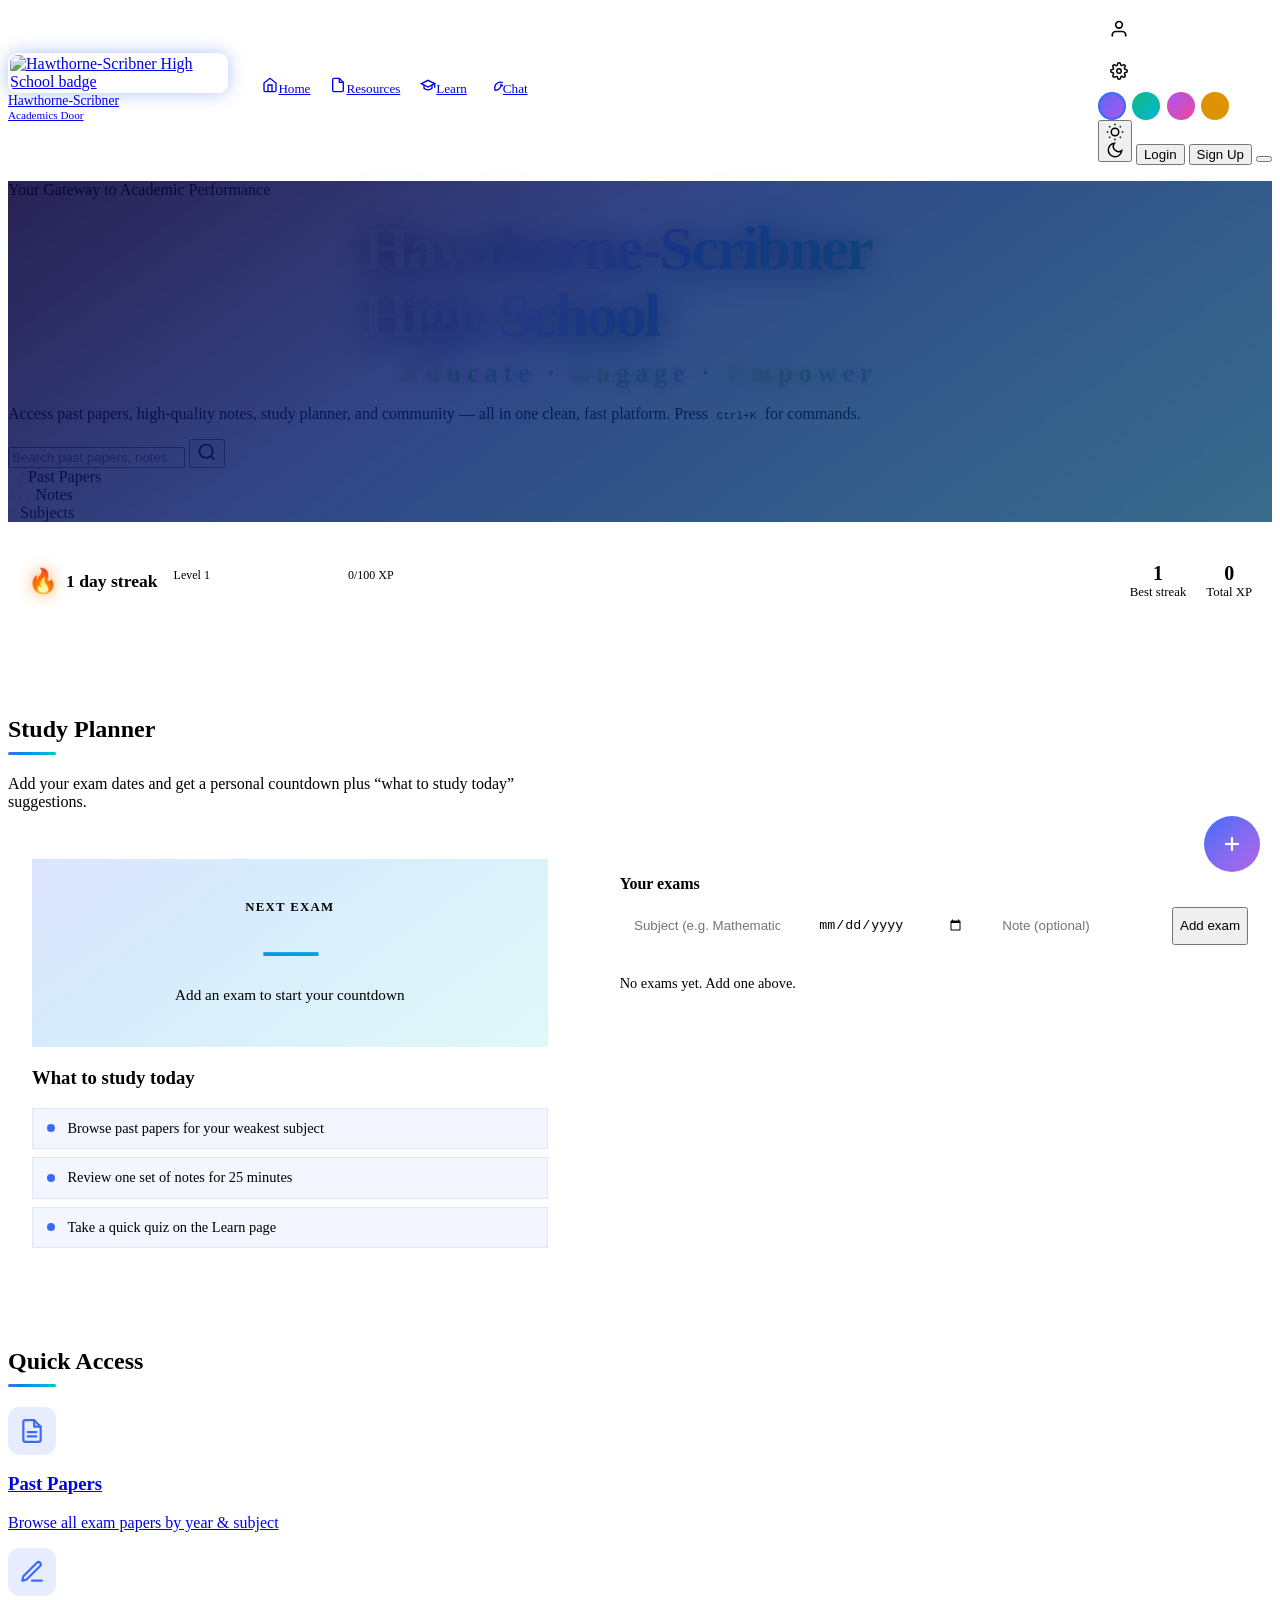
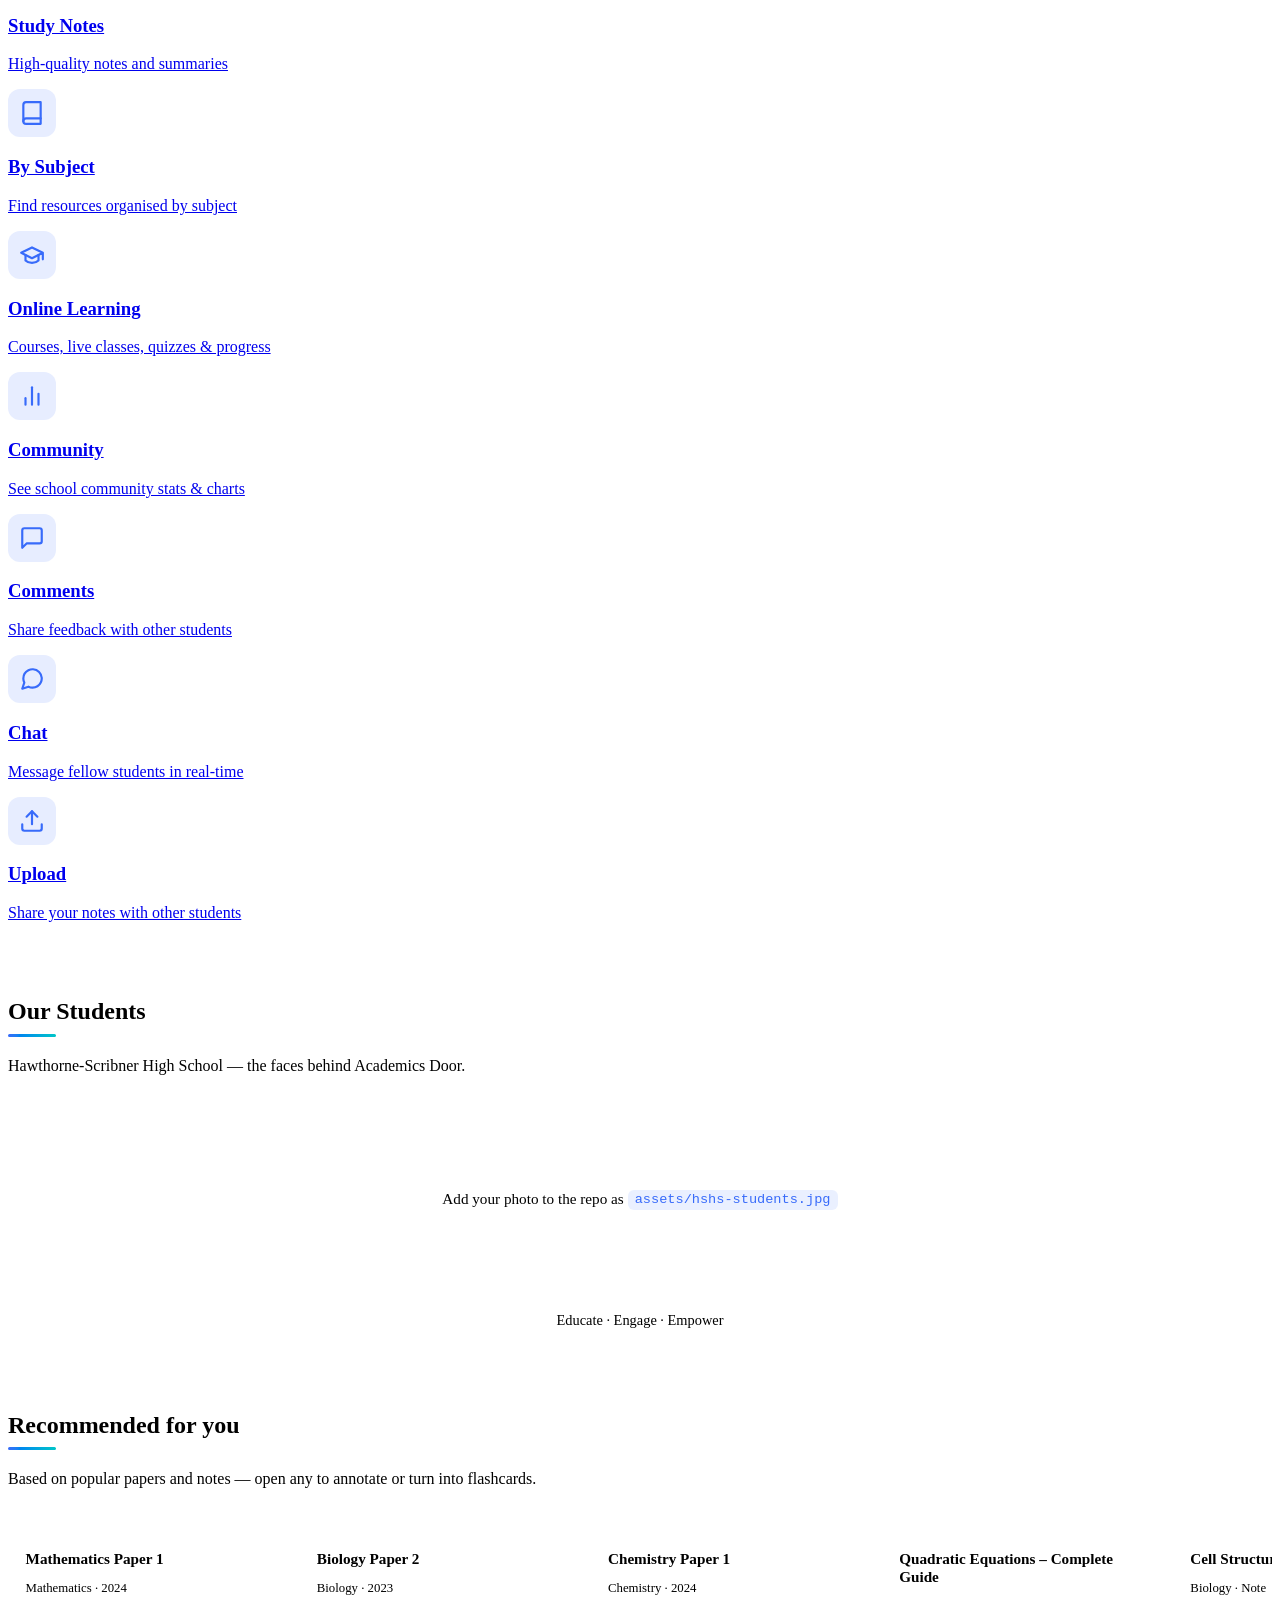
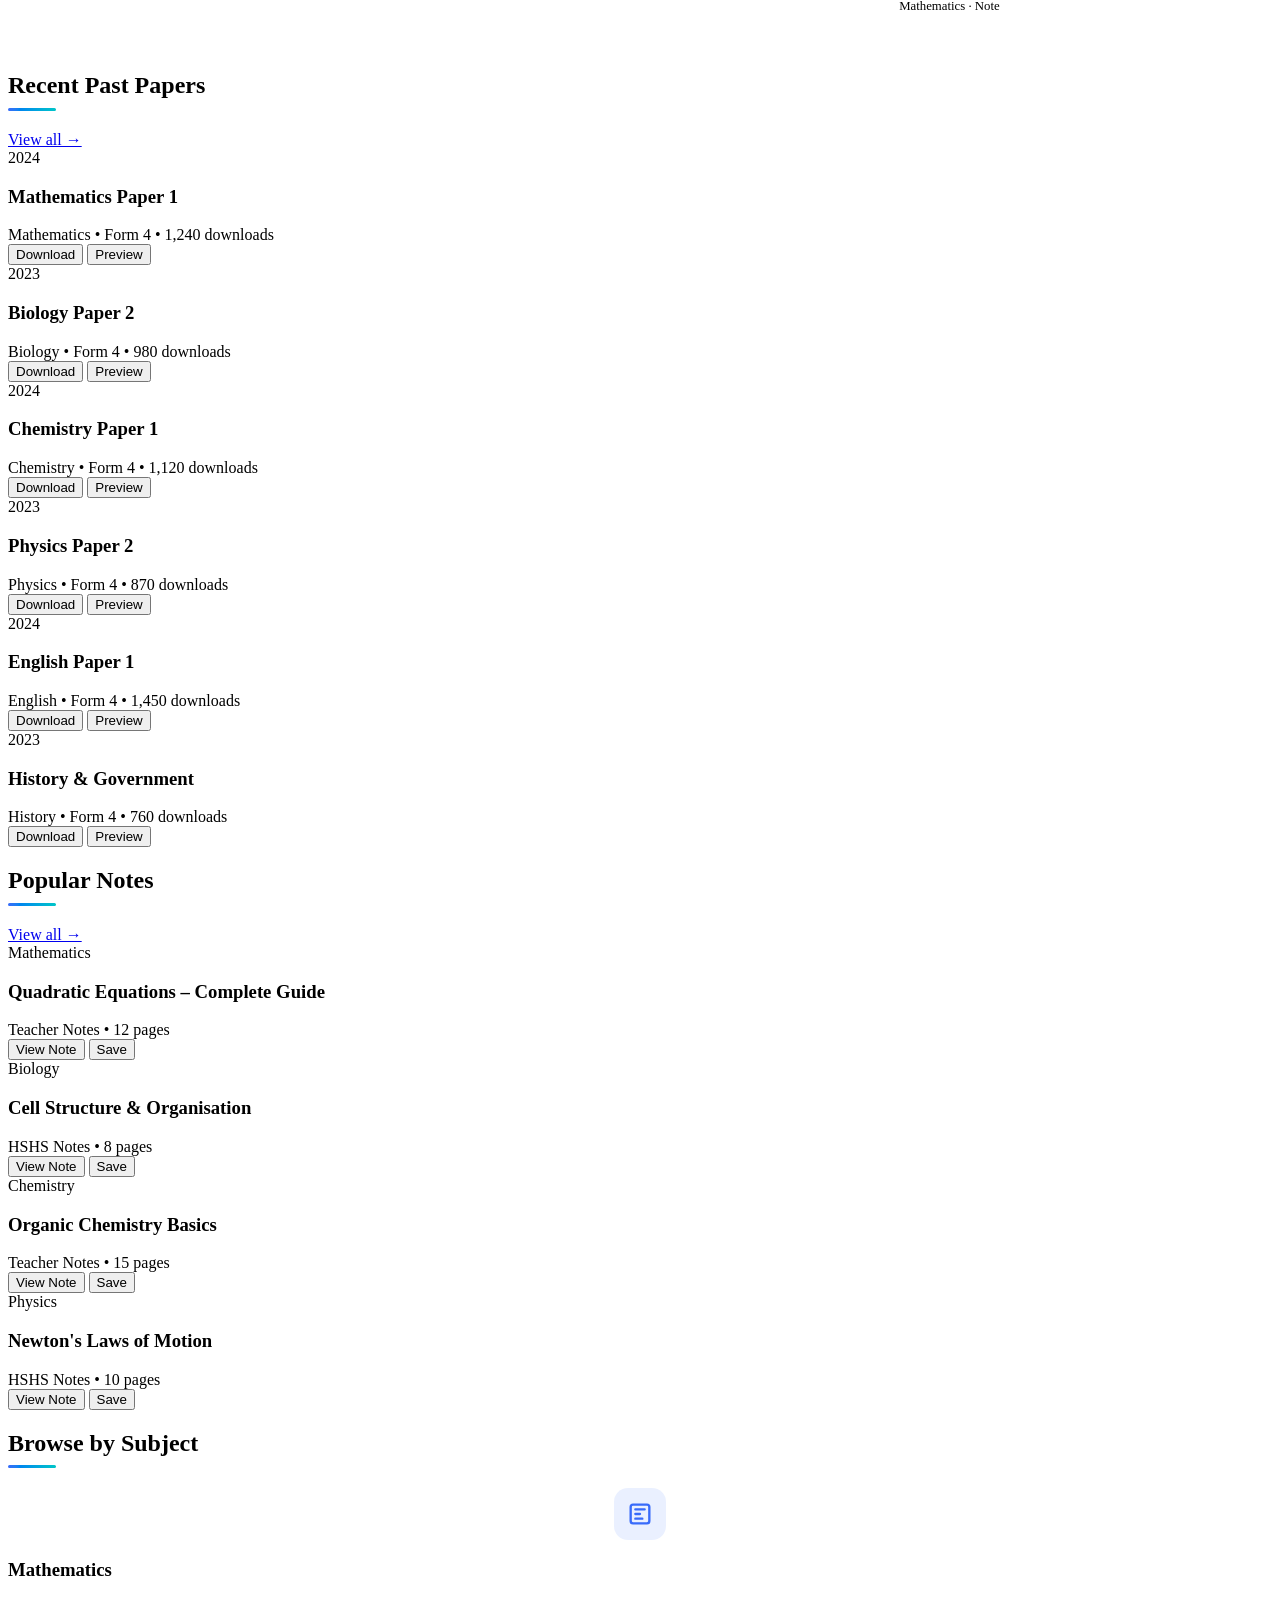
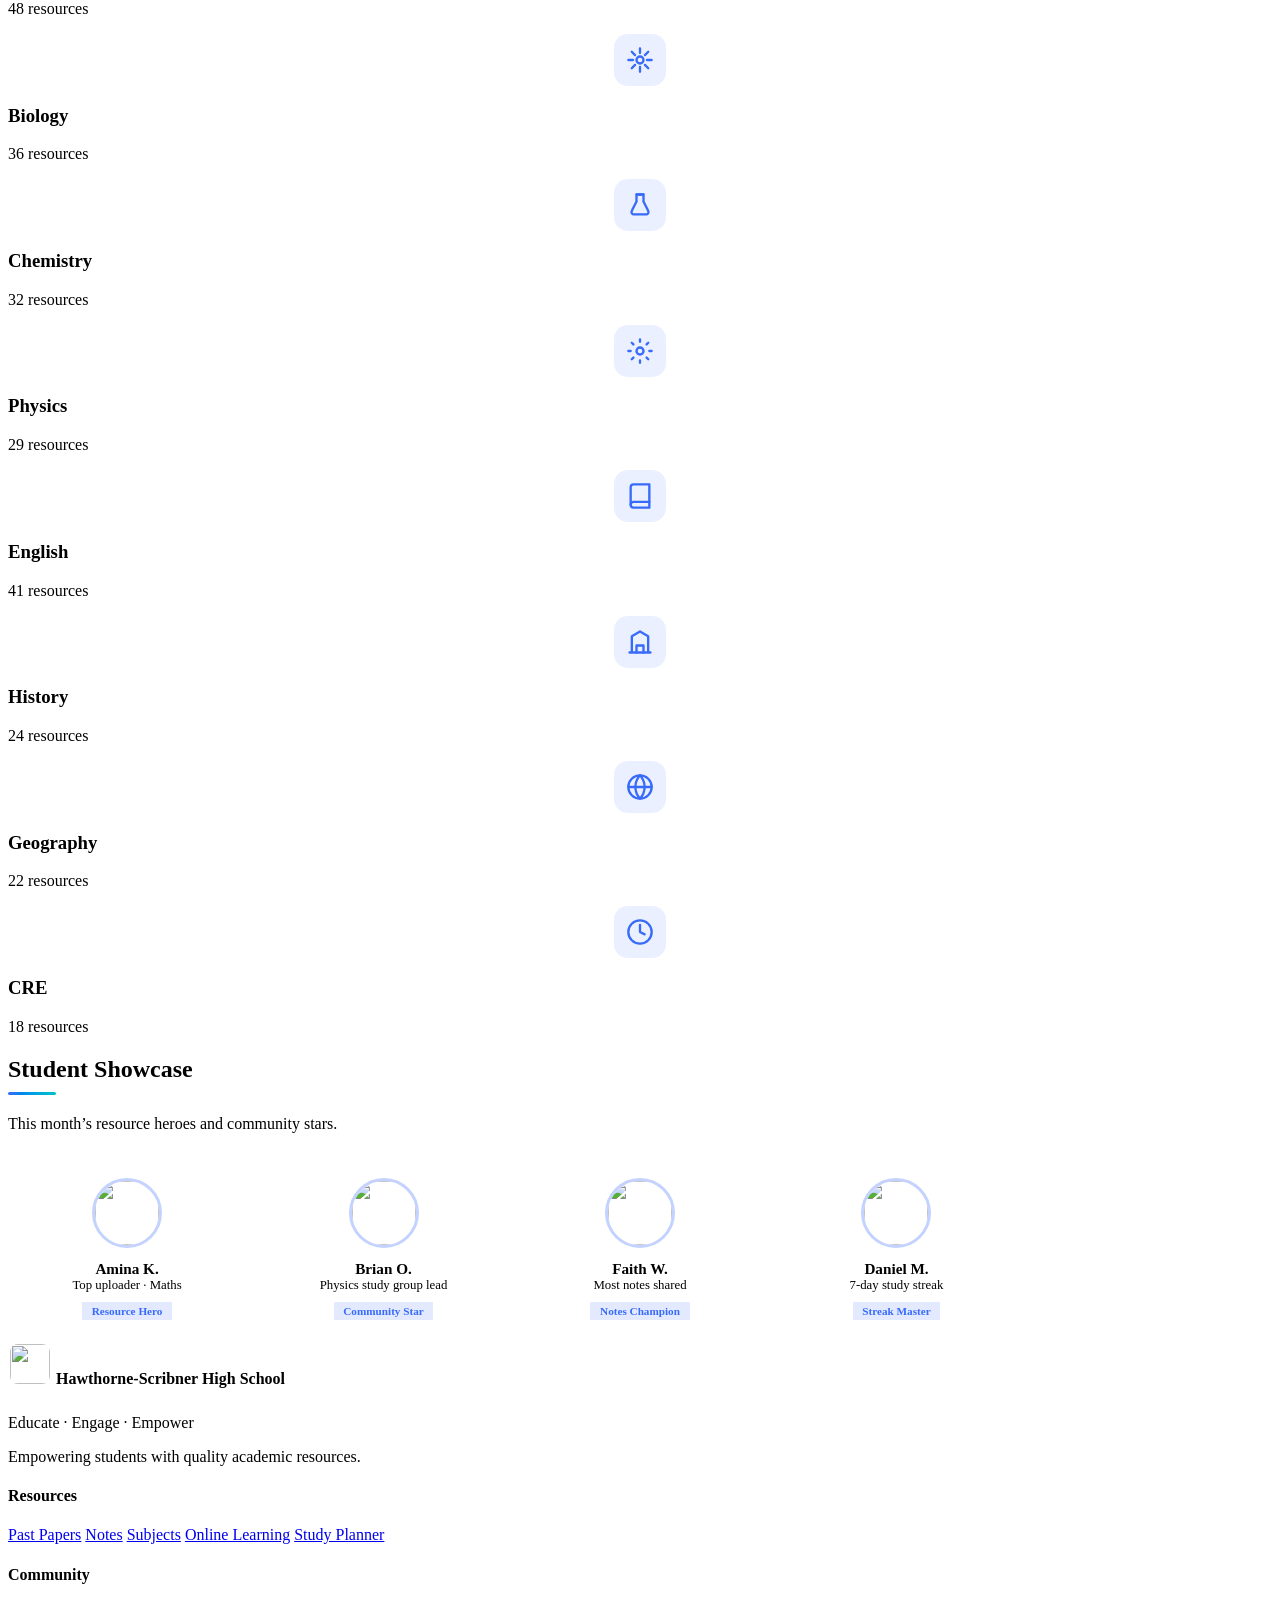
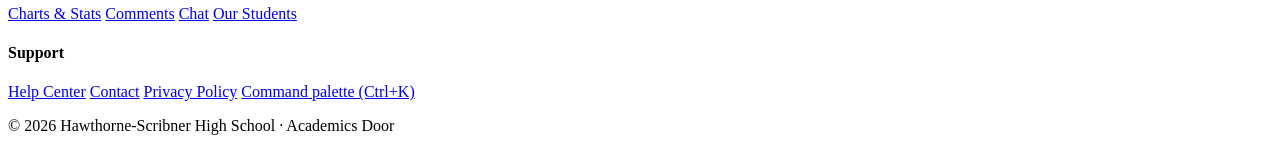
==== index.html @ 13b45bf9 "Wire welcome FX on home; profile photo control on Chat header" ====
<!DOCTYPE html>
<html lang="en">
<head>
  <meta charset="UTF-8" />
  <meta name="viewport" content="width=device-width, initial-scale=1.0" />
  <meta name="description" content="Hawthorne-Scribner High School Academics Door – Past papers, notes, study planner, online learning and student community. Educate. Engage. Empower." />
  <meta name="theme-color" content="#6366f1" />
  <title>Hawthorne-Scribner High School | Academics Door</title>
  <link rel="manifest" href="manifest.json" />
  <link rel="stylesheet" href="css/styles.css" />
  <link rel="stylesheet" href="css/overrides.css" />
  <link rel="stylesheet" href="css/hero-bg.css" />
  <link rel="stylesheet" href="css/advanced.css" />
  <link rel="stylesheet" href="css/hero-large.css" />
  <link rel="stylesheet" href="css/enhancements.css" />
  <link rel="stylesheet" href="css/welcome-fx.css" />
  <link rel="preconnect" href="https://fonts.googleapis.com" />
  <link rel="preconnect" href="https://fonts.gstatic.com" crossorigin />
  <link href="https://fonts.googleapis.com/css2?family=Inter:wght@400;500;600;700;800&display=swap" rel="stylesheet" />
  <script>
    (function() {
      const t = localStorage.getItem('hshs-theme') || (window.matchMedia('(prefers-color-scheme: dark)').matches ? 'dark' : 'light');
      document.documentElement.setAttribute('data-theme', t);
      const a = localStorage.getItem('hshs-accent') || 'indigo';
      document.documentElement.setAttribute('data-accent', a);
    })();
  </script>
</head>
<body class="is-intro-locked">
  <a class="skip-link" href="#main-content">Skip to main content</a>

  <header class="header" role="banner">
    <div class="container header-inner">
      <a href="index.html" class="logo" aria-label="Hawthorne-Scribner High School – Home">
        <img class="logo-badge" src="https://hawthorne-scribner.ac.ug/wp-content/uploads/2024/12/Hawthorne-Scribner-Badge-png-768x771.png" alt="Hawthorne-Scribner High School badge" width="48" height="48" />
        <span class="logo-text">
          <span class="logo-name">Hawthorne-Scribner</span>
          <span class="logo-sub">Academics Door</span>
        </span>
      </a>

      <nav class="nav" id="mainNav" aria-label="Main navigation">
        <a href="index.html" class="nav-link active" aria-current="page"><svg viewBox="0 0 24 24" fill="none" stroke="currentColor" stroke-width="2" width="16" height="16"><path d="M3 9l9-7 9 7v11a2 2 0 0 1-2 2H5a2 2 0 0 1-2-2z"/><polyline points="9 22 9 12 15 12 15 22"/></svg><span class="nav-label">Home</span></a>
        <a href="index.html#papers" class="nav-link"><svg viewBox="0 0 24 24" fill="none" stroke="currentColor" stroke-width="2" width="16" height="16"><path d="M14 2H6a2 2 0 0 0-2 2v16a2 2 0 0 0 2 2h12a2 2 0 0 0 2-2V8z"/><polyline points="14 2 14 8 20 8"/></svg><span class="nav-label">Resources</span></a>
        <a href="learn.html" class="nav-link"><svg viewBox="0 0 24 24" fill="none" stroke="currentColor" stroke-width="2" width="16" height="16"><path d="M22 10v6M2 10l10-5 10 5-10 5z"/><path d="M6 12v5c3 3 9 3 12 0v-5"/></svg><span class="nav-label">Learn</span></a>
        <a href="chat.html" class="nav-link"><svg viewBox="0 0 24 24" fill="none" stroke="currentColor" stroke-width="2" width="16" height="16"><path d="M21 11.5a8.38 8.38 0 0 1-.9 3.8 8.5 8.5 0 0 1-7.6 4.7 8.38 8.38 0 0 1-.9-3.8 8.5 8.5 0 0 1 4.7-7.6 8.38 8.38 0 0 1 3.8-.9h.5a8.48 8.48 0 0 1 8 8v.5z"/></svg><span class="nav-label">Chat</span></a>
      </nav>

      <div class="header-actions">
        <div class="profile-upload-wrap">
          <input type="file" id="profileUpload" accept="image/*" class="visually-hidden" aria-label="Upload profile photo" />
          <button type="button" class="profile-btn" id="profileBtn" title="Upload profile photo" aria-label="Upload or change profile photo">
            <img id="profilePreview" class="profile-preview" src="" alt="" hidden />
            <span id="profilePlaceholder" class="profile-placeholder" aria-hidden="true"><svg width="20" height="20" viewBox="0 0 24 24" fill="none" stroke="currentColor" stroke-width="2"><path d="M20 21v-2a4 4 0 0 0-4-4H8a4 4 0 0 0-4 4v2"/><circle cx="12" cy="7" r="4"/></svg></span>
          </button>
        </div>
        <button class="theme-toggle" id="themeToggle" aria-label="Toggle dark or light mode" title="Toggle theme">
          <span class="icon-sun" aria-hidden="true"><svg width="18" height="18" viewBox="0 0 24 24" fill="none" stroke="currentColor" stroke-width="2"><circle cx="12" cy="12" r="5"/><line x1="12" y1="1" x2="12" y2="3"/><line x1="12" y1="21" x2="12" y2="23"/><line x1="4.22" y1="4.22" x2="5.64" y2="5.64"/><line x1="18.36" y1="18.36" x2="19.78" y2="19.78"/><line x1="1" y1="12" x2="3" y2="12"/><line x1="21" y1="12" x2="23" y2="12"/><line x1="4.22" y1="19.78" x2="5.64" y2="18.36"/><line x1="18.36" y1="5.64" x2="19.78" y2="4.22"/></svg></span>
          <span class="icon-moon" aria-hidden="true"><svg width="18" height="18" viewBox="0 0 24 24" fill="none" stroke="currentColor" stroke-width="2"><path d="M21 12.79A9 9 0 1 1 11.21 3 7 7 0 0 0 21 12.79z"/></svg></span>
        </button>
        <button class="btn btn-outline" id="loginBtn" type="button">Login</button>
        <button class="btn btn-primary" id="signupBtn" type="button">Sign Up</button>
        <button class="mobile-menu-btn" id="mobileMenuBtn" aria-label="Open menu" aria-expanded="false" aria-controls="mainNav">
          <span></span><span></span><span></span>
        </button>
      </div>
    </div>
  </header>

  <main id="main-content">
  <section class="hero hero-with-photo" aria-label="Welcome">
    <div class="hero-bg" role="img" aria-label="School campus photo"></div>
    <div class="hero-overlay"></div>
    <div class="hero-grid" aria-hidden="true"></div>
    <div class="hero-particles" aria-hidden="true"></div>
    <div class="container hero-content">
      <p class="school-badge reveal">Your Gateway to Academic Performance</p>
      <h1 class="hero-title">Hawthorne-Scribner High School</h1>
      <p class="hero-motto">
        <span>Educate</span><span class="motto-dot" aria-hidden="true">·</span><span>Engage</span><span class="motto-dot" aria-hidden="true">·</span><span>Empower</span>
      </p>
      <p class="hero-subtitle">
        Access past papers, high-quality notes, study planner, and community — all in one clean, fast platform. Press <kbd style="padding:0.1em 0.4em;border-radius:4px;background:oklch(1 0 0 / 0.2);font-size:0.85em">Ctrl+K</kbd> for commands.
      </p>

      <div class="search-box" role="search">
        <label for="globalSearch" class="visually-hidden">Search past papers, notes, subjects</label>
        <input type="search" id="globalSearch" placeholder="Search past papers, notes, subjects..." autocomplete="off" />
        <button class="search-btn" id="searchBtn" type="button" aria-label="Search">
          <svg width="20" height="20" viewBox="0 0 24 24" fill="none" stroke="currentColor" stroke-width="2" aria-hidden="true">
            <circle cx="11" cy="11" r="8"></circle>
            <path d="m21 21-4.35-4.35"></path>
          </svg>
        </button>
        <div class="search-results-panel" id="searchResultsPanel" hidden></div>
      </div>

      <div class="hero-stats" aria-live="polite">
        <div class="stat">
          <span class="stat-number" id="statPapers">0</span>
          <span class="stat-label">Past Papers</span>
        </div>
        <div class="stat">
          <span class="stat-number" id="statNotes">0</span>
          <span class="stat-label">Notes</span>
        </div>
        <div class="stat">
          <span class="stat-number" id="statSubjects">0</span>
          <span class="stat-label">Subjects</span>
        </div>
      </div>
    </div>
  </section>

  <section class="section" style="padding-block: 1.5rem 0" aria-label="Your progress">
    <div class="container">
      <div class="streak-bar" id="streakBar"></div>
    </div>
  </section>

  <section class="planner-section section" id="planner" aria-labelledby="planner-title">
    <div class="container">
      <h2 class="section-title" id="planner-title">Study Planner</h2>
      <p class="section-lead">Add your exam dates and get a personal countdown plus “what to study today” suggestions.</p>
      <div class="planner-grid">
        <div class="planner-card">
          <div class="countdown-hero" id="countdownHero"></div>
          <div id="todayStudy"></div>
        </div>
        <div class="planner-card">
          <h3 style="font-size:1rem;margin-block-end:0.85rem">Your exams</h3>
          <form class="exam-form" id="examForm">
            <input type="text" id="examSubject" placeholder="Subject (e.g. Mathematics)" required maxlength="60" />
            <input type="date" id="examDate" required />
            <input type="text" id="examNote" placeholder="Note (optional)" maxlength="80" />
            <button type="submit" class="btn btn-primary btn-sm">Add exam</button>
          </form>
          <div class="exam-list" id="examList"></div>
        </div>
      </div>
    </div>
  </section>

  <section class="quick-access" aria-labelledby="qa-title">
    <div class="container">
      <h2 class="section-title" id="qa-title">Quick Access</h2>
      <div class="cards-grid" id="quickAccessCards"></div>
    </div>
  </section>

  <section class="students-photo-section section" id="students-photo" aria-labelledby="students-photo-title">
    <div class="container">
      <h2 class="section-title" id="students-photo-title">Our Students</h2>
      <p class="section-lead">Hawthorne-Scribner High School — the faces behind Academics Door.</p>
      <div class="students-photo-frame">
        <img id="studentsPhoto" src="assets/hshs-students.jpg" alt="Hawthorne-Scribner High School students" width="1200" height="800" loading="lazy" onerror="this.onerror=null; this.src='hshs%20students.jpg'; this.onerror=function(){this.style.display='none'; var p=document.getElementById('studentsPhotoFallback'); if(p) p.hidden=false;}" />
        <div class="students-photo-placeholder" id="studentsPhotoFallback" hidden>
          <p>Add your photo to the repo as <code>assets/hshs-students.jpg</code></p>
        </div>
      </div>
      <p class="students-photo-caption">Educate · Engage · Empower</p>
    </div>
  </section>

  <section class="section" aria-labelledby="rec-title">
    <div class="container">
      <h2 class="section-title" id="rec-title">Recommended for you</h2>
      <p class="section-lead">Based on popular papers and notes — open any to annotate or turn into flashcards.</p>
      <div class="rec-row" id="recommendationsRow"></div>
    </div>
  </section>

  <section class="featured" id="papers" aria-labelledby="papers-title">
    <div class="container">
      <div class="section-header">
        <h2 class="section-title" id="papers-title">Recent Past Papers</h2>
        <a href="#" class="view-all">View all →</a>
      </div>
      <div class="papers-grid" id="featuredPapers"></div>
    </div>
  </section>

  <section class="notes-section" id="notes" aria-labelledby="notes-title">
    <div class="container">
      <div class="section-header">
        <h2 class="section-title" id="notes-title">Popular Notes</h2>
        <a href="#" class="view-all">View all →</a>
      </div>
      <div class="notes-grid" id="popularNotes"></div>
    </div>
  </section>

  <section class="subjects" id="subjects" aria-labelledby="subjects-title">
    <div class="container">
      <h2 class="section-title" id="subjects-title">Browse by Subject</h2>
      <div class="subjects-grid" id="subjectsGrid"></div>
    </div>
  </section>

  <section class="section" id="showcase" aria-labelledby="showcase-title">
    <div class="container">
      <h2 class="section-title" id="showcase-title">Student Showcase</h2>
      <p class="section-lead">This month’s resource heroes and community stars.</p>
      <div class="showcase-grid" id="showcaseGrid"></div>
    </div>
  </section>
  </main>

  <footer class="footer" role="contentinfo">
    <div class="container footer-inner">
      <div class="footer-brand">
        <img class="logo-badge footer-badge" src="https://hawthorne-scribner.ac.ug/wp-content/uploads/2024/12/Hawthorne-Scribner-Badge-png-768x771.png" alt="" width="48" height="48" />
        <strong>Hawthorne-Scribner High School</strong>
        <p class="footer-motto">Educate · Engage · Empower</p>
        <p>Empowering students with quality academic resources.</p>
      </div>
      <div class="footer-links">
        <div>
          <h4>Resources</h4>
          <a href="#papers">Past Papers</a>
          <a href="#notes">Notes</a>
          <a href="#subjects">Subjects</a>
          <a href="learn.html">Online Learning</a>
          <a href="#planner">Study Planner</a>
        </div>
        <div>
          <h4>Community</h4>
          <a href="learn.html#community">Charts & Stats</a>
          <a href="learn.html#comments">Comments</a>
          <a href="chat.html">Chat</a>
          <a href="#students-photo">Our Students</a>
        </div>
        <div>
          <h4>Support</h4>
          <a href="#">Help Center</a>
          <a href="#">Contact</a>
          <a href="#">Privacy Policy</a>
          <a href="#" onclick="window.HSHSAdvanced&&HSHSAdvanced.openCommandPalette();return false">Command palette (Ctrl+K)</a>
        </div>
      </div>
    </div>
    <div class="footer-bottom">
      <div class="container">
        <p>&copy; 2026 Hawthorne-Scribner High School · Academics Door</p>
      </div>
    </div>
  </footer>

  <script src="js/app.js"></script>
  <script src="js/auth.js"></script>
  <script src="js/profile.js"></script>
  <script src="js/settings.js"></script>
  <script src="js/actions.js"></script>
  <script src="js/advanced.js"></script>
  <script src="js/wasm-loader.js"></script>
  <script src="js/welcome-fx.js"></script>
</body>
</html>
---- css/styles.css ----
/* Hawthorne-Scribner High School · Academics Door — full stylesheet */
@import url('https://cdn.jsdelivr.net/gh/kelvin-einstein/HSHS-ACADEMICS-DOOR@99305f4da873ac383864642c6674a65249b947d4/css/styles.css');
---- css/overrides.css ----
/* Badge logo, classroom hero, profile upload, accessibility, chat extras */
.skip-link {
  position: absolute;
  inset-inline-start: 1rem;
  inset-block-start: -100px;
  z-index: 9999;
  padding: 0.6rem 1rem;
  background: var(--primary);
  color: oklch(1 0 0);
  border-radius: var(--radius-sm);
  font-weight: 600;
  transition: inset-block-start 0.2s ease;
}
.skip-link:focus {
  inset-block-start: 1rem;
  outline: 2px solid oklch(1 0 0);
  outline-offset: 2px;
}
.visually-hidden {
  position: absolute !important;
  width: 1px; height: 1px;
  padding: 0; margin: -1px;
  overflow: hidden; clip: rect(0,0,0,0);
  white-space: nowrap; border: 0;
}
.logo-badge {
  inline-size: 48px;
  block-size: 48px;
  object-fit: contain;
  border-radius: 10px;
  background: oklch(1 0 0 / 0.95);
  padding: 2px;
  box-shadow: 0 0 18px color-mix(in oklch, var(--primary) 40%, transparent);
  transition: transform var(--transition-spring), box-shadow var(--transition);
}
.logo:hover .logo-badge {
  transform: scale(1.06);
  box-shadow: 0 0 28px color-mix(in oklch, var(--primary) 55%, transparent);
}
.footer-badge {
  margin-block-end: 0.75rem;
  box-shadow: none;
  background: transparent;
}
.hero-with-photo { position: relative; isolation: isolate; }
.hero-bg {
  position: absolute;
  inset: 0;
  background-size: cover;
  background-position: center;
  background-repeat: no-repeat;
  z-index: 0;
  transform: scale(1.02);
  animation: heroBgKen 28s ease-in-out infinite alternate;
}
@keyframes heroBgKen {
  0% { transform: scale(1.02) translate(0, 0); }
  100% { transform: scale(1.08) translate(-1%, -1%); }
}
.hero-overlay {
  position: absolute;
  inset: 0;
  z-index: 1;
  background: linear-gradient(
    145deg,
    oklch(0.18 0.1 275 / 0.88) 0%,
    oklch(0.28 0.14 265 / 0.82) 40%,
    oklch(0.35 0.12 230 / 0.78) 100%
  );
}
[data-theme="dark"] .hero-overlay {
  background: linear-gradient(
    145deg,
    oklch(0.08 0.06 280 / 0.92) 0%,
    oklch(0.14 0.1 270 / 0.88) 45%,
    oklch(0.2 0.1 230 / 0.85) 100%
  );
}
.hero-with-photo .hero-grid,
.hero-with-photo .hero-particles,
.hero-with-photo .hero-content { z-index: 2; }
.profile-upload-wrap { position: relative; }
.profile-btn {
  inline-size: 42px;
  block-size: 42px;
  border-radius: 50%;
  border: 2px solid var(--border);
  overflow: hidden;
  display: grid;
  place-items: center;
  background: var(--bg-elevated);
  transition: border-color var(--transition), box-shadow var(--transition), transform var(--transition-fast);
  padding: 0;
}
.profile-btn:hover {
  border-color: var(--primary);
  box-shadow: var(--glow);
  transform: scale(1.06);
}
.profile-btn:active { transform: scale(0.94); }
.profile-btn:focus-visible {
  outline: 2px solid var(--primary);
  outline-offset: 3px;
}
.profile-preview {
  inline-size: 100%;
  block-size: 100%;
  object-fit: cover;
}
.profile-placeholder { font-size: 1.2rem; line-height: 1; }
.profile-placeholder svg { display: block; color: var(--text-muted); }
@media (prefers-reduced-motion: reduce) {
  .hero-bg { animation: none !important; }
}

/* Chat extras */
.chat-sidebar-actions { display: flex; gap: 0.25rem; }
.chat-empty-actions { display: flex; gap: 0.75rem; justify-content: center; margin-block-start: 1.25rem; flex-wrap: wrap; }
.chat-header-info { flex: 1; min-inline-size: 0; }
.chat-header-actions { display: flex; gap: 0.15rem; margin-inline-start: auto; }
.chat-back-btn { display: none; }
@media (max-width: 900px) {
  .chat-back-btn { display: inline-grid; }
}
.chat-icon-btn {
  inline-size: 40px;
  block-size: 40px;
  border-radius: 50%;
  display: grid;
  place-items: center;
  color: var(--text-muted);
  transition: color var(--transition-fast), background var(--transition-fast), transform var(--transition-fast);
  font-size: 1.25rem;
  flex-shrink: 0;
}
.chat-icon-btn:hover {
  color: var(--primary);
  background: color-mix(in oklch, var(--primary) 10%, transparent);
}
.chat-icon-btn:active { transform: scale(0.92); }
.chat-attach-wrap { position: relative; }
.attach-menu {
  position: absolute;
  inset-block-end: calc(100% + 8px);
  inset-inline-start: 0;
  min-inline-size: 180px;
  background: var(--bg-card);
  border: 1px solid var(--border);
  border-radius: var(--radius);
  box-shadow: var(--shadow-lg);
  padding: 0.4rem;
  z-index: 40;
  display: flex;
  flex-direction: column;
  gap: 0.15rem;
}
.attach-menu:not([hidden]) { display: flex; }
.attach-item {
  display: flex;
  align-items: center;
  gap: 0.65rem;
  padding: 0.65rem 0.85rem;
  border-radius: var(--radius-sm);
  font-size: 0.9rem;
  font-weight: 500;
  color: var(--text);
  text-align: start;
  transition: background var(--transition-fast);
}
.attach-item:hover { background: color-mix(in oklch, var(--primary) 10%, transparent); color: var(--primary); }
.attach-icon { font-size: 1.15rem; }
.attach-item .attach-icon {
  display: grid;
  place-items: center;
  width: 28px;
  height: 28px;
  color: var(--primary);
}
.attach-item .attach-icon svg { width: 18px; height: 18px; }
.emoji-picker {
  position: absolute;
  inset-block-end: 70px;
  inset-inline-start: 1rem;
  background: var(--bg-card);
  border: 1px solid var(--border);
  border-radius: var(--radius);
  box-shadow: var(--shadow-lg);
  padding: 0.6rem;
  z-index: 40;
  max-inline-size: 280px;
}
.emoji-grid {
  display: grid;
  grid-template-columns: repeat(6, 1fr);
  gap: 0.2rem;
}
.emoji-btn {
  font-size: 1.35rem;
  padding: 0.35rem;
  border-radius: 8px;
  transition: background var(--transition-fast), transform var(--transition-fast);
}
.emoji-btn:hover { background: color-mix(in oklch, var(--primary) 12%, transparent); transform: scale(1.15); }
.chat-main { position: relative; }
.message-poll .poll-q { font-weight: 600; margin-block-end: 0.5rem; }
.poll-opts { display: flex; flex-direction: column; gap: 0.35rem; }
.poll-opt-btn {
  display: flex;
  justify-content: space-between;
  align-items: center;
  width: 100%;
  padding: 0.45rem 0.7rem;
  border-radius: var(--radius-sm);
  border: 1px solid color-mix(in oklch, currentColor 25%, transparent);
  background: color-mix(in oklch, currentColor 8%, transparent);
  font-size: 0.88rem;
  transition: background var(--transition-fast);
}
.poll-opt-btn:hover { background: color-mix(in oklch, currentColor 16%, transparent); }
.poll-pct { opacity: 0.75; font-size: 0.8rem; font-weight: 600; }
.message-file .file-bubble {
  display: flex;
  align-items: center;
  gap: 0.5rem;
  font-weight: 500;
}
.file-icon { font-size: 1.2rem; }
.modal-overlay {
  position: fixed;
  inset: 0;
  background: oklch(0 0 0 / 0.45);
  display: grid;
  place-items: center;
  z-index: 200;
  padding: 1rem;
  backdrop-filter: blur(4px);
}
.modal-overlay[hidden] { display: none !important; }
.modal-card {
  background: var(--bg-card);
  border: 1px solid var(--border);
  border-radius: var(--radius);
  padding: 1.5rem;
  width: 100%;
  max-inline-size: 400px;
  box-shadow: var(--shadow-lg);
}
.modal-card h3 { font-size: 1.2rem; margin-block-end: 0.35rem; }
.modal-hint { font-size: 0.88rem; color: var(--text-muted); margin-block-end: 1rem; }
.modal-card input[type="text"],
.modal-card .poll-option {
  width: 100%;
  padding: 0.7rem 1rem;
  border: 1.5px solid var(--border);
  border-radius: var(--radius-sm);
  background: var(--bg);
  margin-block-end: 0.65rem;
  outline: none;
  transition: border-color var(--transition);
}
.modal-card input:focus { border-color: var(--primary); }
.modal-actions {
  display: flex;
  justify-content: flex-end;
  gap: 0.6rem;
  margin-block-start: 0.75rem;
}
#addPollOption { margin-block-end: 0.5rem; }

/* Modern SVG icons in cards & subjects */
.card-icon {
  display: grid;
  place-items: center;
  width: 48px;
  height: 48px;
  border-radius: 12px;
  background: color-mix(in oklch, var(--primary) 12%, transparent);
  color: var(--primary);
  margin-block-end: 0.75rem;
}
.card-icon svg { width: 26px; height: 26px; }
.subject-card .icon {
  display: grid;
  place-items: center;
  width: 52px;
  height: 52px;
  margin-inline: auto;
  margin-block-end: 0.65rem;
  color: var(--primary);
  background: color-mix(in oklch, var(--primary) 10%, transparent);
  border-radius: 14px;
}
.subject-card .icon svg { width: 28px; height: 28px; }
.theme-toggle .icon-sun svg,
.theme-toggle .icon-moon svg { display: block; }

/* ---------- Our Students photo (full image visible — never cropped) ---------- */
.students-photo-section {
  padding-block: 2.5rem 3rem;
}
.students-photo-frame {
  position: relative;
  border-radius: var(--radius);
  overflow: hidden;
  border: 1px solid var(--border);
  box-shadow: var(--shadow-lg);
  background: var(--bg-elevated);
  display: flex;
  align-items: center;
  justify-content: center;
  min-height: 200px;
}
.students-photo-frame img {
  display: block;
  width: 100%;
  height: auto;
  max-height: min(70vh, 640px);
  object-fit: contain;
  object-position: center;
}
.students-photo-caption {
  margin-block-start: 0.85rem;
  text-align: center;
  font-size: 0.9rem;
  color: var(--text-muted);
}
.students-photo-placeholder {
  padding: 3rem 1.5rem;
  text-align: center;
  color: var(--text-muted);
  font-size: 0.95rem;
}
.students-photo-placeholder code {
  font-size: 0.85rem;
  background: color-mix(in oklch, var(--primary) 10%, transparent);
  padding: 0.15rem 0.45rem;
  border-radius: 6px;
  color: var(--primary);
}
---- css/hero-bg.css ----
/*
  Home page hero background
  1. Add file: assets/hero-bg.jpg in this repo (your Drive photo)
  2. Hard-refresh the site
  Until then, the classroom photo is used as fallback.
*/
.hero-bg {
  background-image:
    url("../assets/hero-bg.jpg"),
    url("https://hawthorne-scribner.ac.ug/wp-content/uploads/2025/07/Classroom-4-12-31-2024-edited-scaled.jpg") !important;
  background-size: cover !important;
  background-position: center !important;
}
---- css/advanced.css ----
/* HSHS Academics Door — Advanced Features (restored)
   Full file available in repo history commit 1cc6b087 / local artifacts.
   Critical runtime: load also relies on overrides.css for students-photo-*.
*/
:root,[data-accent="indigo"]{--accent-user:oklch(0.58 0.22 265)}
[data-accent="emerald"]{--primary:oklch(0.62 0.17 160);--primary-dark:oklch(0.52 0.16 160);--accent:oklch(0.72 0.14 180);--accent-2:oklch(0.68 0.15 145);--glow:0 0 32px oklch(0.62 0.17 160 / 0.45);--glow-strong:0 0 52px oklch(0.62 0.17 160 / 0.55)}
[data-accent="violet"]{--primary:oklch(0.58 0.22 300);--primary-dark:oklch(0.48 0.2 300);--accent:oklch(0.7 0.18 280);--accent-2:oklch(0.65 0.2 320);--glow:0 0 32px oklch(0.58 0.22 300 / 0.45);--glow-strong:0 0 52px oklch(0.58 0.22 300 / 0.55)}
[data-accent="amber"]{--primary:oklch(0.72 0.16 75);--primary-dark:oklch(0.62 0.15 70);--accent:oklch(0.78 0.14 55);--accent-2:oklch(0.7 0.16 40);--glow:0 0 32px oklch(0.72 0.16 75 / 0.4);--glow-strong:0 0 52px oklch(0.72 0.16 75 / 0.5)}
.skeleton{background:linear-gradient(90deg,color-mix(in oklch,var(--border) 60%,transparent) 25%,color-mix(in oklch,var(--bg-elevated) 80%,transparent) 50%,color-mix(in oklch,var(--border) 60%,transparent) 75%);background-size:200% 100%;animation:skeletonShimmer 1.4s ease-in-out infinite;border-radius:var(--radius-sm)}
@keyframes skeletonShimmer{0%{background-position:200% 0}100%{background-position:-200% 0}}
.skeleton-card{height:140px;border-radius:var(--radius)}
.planner-section{padding-block:3.5rem}.planner-grid{display:grid;grid-template-columns:1fr 1.2fr;gap:1.5rem}@media(max-width:900px){.planner-grid{grid-template-columns:1fr}}
.planner-card{background:var(--bg-card);border:1px solid var(--border);border-radius:var(--radius);padding:1.5rem;box-shadow:var(--shadow)}
.countdown-hero{text-align:center;padding:1.75rem 1.25rem;border-radius:var(--radius);background:linear-gradient(145deg,color-mix(in oklch,var(--primary) 18%,transparent),color-mix(in oklch,var(--accent) 12%,transparent));border:1px solid color-mix(in oklch,var(--primary) 25%,var(--border));margin-block-end:1.25rem}
.countdown-label{font-size:.8rem;font-weight:600;text-transform:uppercase;letter-spacing:.1em;color:var(--text-muted);margin-block-end:.35rem}
.countdown-days{font-size:clamp(2.4rem,6vw,3.4rem);font-weight:800;letter-spacing:-.04em;background:linear-gradient(135deg,var(--primary),var(--accent));-webkit-background-clip:text;background-clip:text;color:transparent;line-height:1.1}
.countdown-exam{font-size:.95rem;color:var(--text-muted);margin-block-start:.35rem}
.today-list{display:flex;flex-direction:column;gap:.5rem}.today-item{display:flex;align-items:center;gap:.75rem;padding:.7rem .9rem;border-radius:var(--radius-sm);background:color-mix(in oklch,var(--primary) 6%,transparent);border:1px solid color-mix(in oklch,var(--primary) 12%,transparent);font-size:.9rem}
.today-item .dot{width:8px;height:8px;border-radius:50%;background:var(--primary);flex-shrink:0}
.exam-form{display:flex;flex-wrap:wrap;gap:.6rem;margin-block-end:1rem}
.exam-form input{flex:1;min-width:120px;padding:.65rem .9rem;border:1.5px solid var(--border);border-radius:var(--radius-sm);background:var(--bg);outline:none}
.exam-form input:focus{border-color:var(--primary)}
.exam-list{display:flex;flex-direction:column;gap:.5rem;max-block-size:280px;overflow-y:auto}
.exam-item{display:flex;align-items:center;justify-content:space-between;gap:.75rem;padding:.75rem 1rem;border-radius:var(--radius-sm);border:1px solid var(--border);background:var(--bg-elevated);font-size:.9rem}
.exam-item .exam-subject{font-weight:600}.exam-item .exam-date{font-size:.8rem;color:var(--text-muted)}
.exam-item .exam-days-left{font-weight:700;font-size:.85rem;color:var(--primary);white-space:nowrap}.exam-item .exam-days-left.urgent{color:var(--danger)}
.exam-remove{color:var(--text-light);padding:.25rem;border-radius:6px}.exam-remove:hover{color:var(--danger);background:color-mix(in oklch,var(--danger) 12%,transparent)}
.streak-bar{display:flex;align-items:center;gap:1rem;flex-wrap:wrap;padding:1rem 1.25rem;border-radius:var(--radius);background:var(--bg-card);border:1px solid var(--border);box-shadow:var(--shadow);margin-block-end:1.5rem}
.streak-fire{display:flex;align-items:center;gap:.5rem;font-weight:700;font-size:1.1rem}.streak-fire .fire-icon{font-size:1.5rem;filter:drop-shadow(0 0 8px oklch(0.7 0.18 55 / 0.6))}
.streak-stats{display:flex;gap:1.25rem;margin-inline-start:auto;flex-wrap:wrap}.streak-stat{text-align:center;font-size:.8rem;color:var(--text-muted)}.streak-stat .num{display:block;font-size:1.25rem;font-weight:800;color:var(--text)}
.xp-bar-wrap{flex:1;min-width:140px;max-width:220px}.xp-label{font-size:.75rem;color:var(--text-muted);margin-block-end:.25rem;display:flex;justify-content:space-between}
.xp-track{height:8px;border-radius:999px;background:color-mix(in oklch,var(--border) 80%,transparent);overflow:hidden}
.xp-fill{height:100%;border-radius:999px;background:linear-gradient(90deg,var(--primary),var(--accent));transition:width .6s cubic-bezier(.34,1.56,.64,1)}
.accent-picker{display:flex;gap:.4rem;align-items:center}.accent-swatch{width:22px;height:22px;border-radius:50%;border:2px solid transparent;cursor:pointer;transition:transform var(--transition-fast)}.accent-swatch:hover{transform:scale(1.15)}.accent-swatch.active{border-color:var(--text);box-shadow:0 0 0 2px var(--bg),0 0 0 4px currentColor}
.accent-swatch[data-accent="indigo"]{background:oklch(0.58 0.22 265);color:oklch(0.58 0.22 265)}.accent-swatch[data-accent="emerald"]{background:oklch(0.62 0.17 160);color:oklch(0.62 0.17 160)}.accent-swatch[data-accent="violet"]{background:oklch(0.58 0.22 300);color:oklch(0.58 0.22 300)}.accent-swatch[data-accent="amber"]{background:oklch(0.72 0.16 75);color:oklch(0.72 0.16 75)}
.cmd-overlay{position:fixed;inset:0;background:oklch(0 0 0 / .5);backdrop-filter:blur(6px);z-index:300;display:grid;place-items:start center;padding-block-start:min(18vh,140px);padding-inline:1rem}.cmd-overlay[hidden]{display:none!important}
.cmd-palette{width:100%;max-width:560px;background:var(--bg-card);border:1px solid var(--border);border-radius:var(--radius);box-shadow:var(--shadow-lg);overflow:hidden;animation:cmdIn .22s cubic-bezier(.34,1.2,.64,1)}
@keyframes cmdIn{from{opacity:0;transform:scale(.96) translateY(-8px)}to{opacity:1;transform:scale(1) translateY(0)}}
.cmd-input-wrap{display:flex;align-items:center;gap:.75rem;padding:1rem 1.15rem;border-block-end:1px solid var(--border)}.cmd-input{flex:1;border:none;background:transparent;font-size:1.05rem;outline:none;color:var(--text)}
.cmd-results{max-block-size:320px;overflow-y:auto;padding:.4rem}.cmd-item{display:flex;align-items:center;gap:.85rem;padding:.75rem .9rem;border-radius:var(--radius-sm);cursor:pointer;font-size:.95rem}.cmd-item:hover,.cmd-item.active{background:color-mix(in oklch,var(--primary) 12%,transparent);color:var(--primary)}
.cmd-item-icon{width:32px;height:32px;border-radius:8px;display:grid;place-items:center;background:color-mix(in oklch,var(--primary) 10%,transparent);color:var(--primary);flex-shrink:0}.cmd-item-meta{margin-inline-start:auto;font-size:.75rem;color:var(--text-light)}.cmd-empty{padding:1.5rem;text-align:center;color:var(--text-muted)}.cmd-hint{padding:.55rem 1rem;border-block-start:1px solid var(--border);font-size:.75rem;color:var(--text-light);display:flex;gap:1rem;flex-wrap:wrap}.cmd-hint kbd{display:inline-block;padding:.1rem .4rem;border-radius:4px;background:var(--bg-elevated);border:1px solid var(--border);font-size:.7rem;font-family:inherit}
.bottom-nav{display:none;position:fixed;inset-inline:0;inset-block-end:0;z-index:90;background:var(--header-bg);border-block-start:1px solid var(--border);backdrop-filter:blur(20px);padding:.4rem .5rem calc(.4rem + env(safe-area-inset-bottom));justify-content:space-around;align-items:center}@media(max-width:768px){.bottom-nav{display:flex}body{padding-block-end:72px}}
.bottom-nav-link{display:flex;flex-direction:column;align-items:center;gap:.15rem;padding:.4rem .6rem;border-radius:var(--radius-sm);font-size:.65rem;font-weight:600;color:var(--text-muted);min-width:56px}.bottom-nav-link svg{width:22px;height:22px}.bottom-nav-link.active,.bottom-nav-link:hover{color:var(--primary);background:color-mix(in oklch,var(--primary) 10%,transparent)}
.fab{position:fixed;inset-inline-end:1.25rem;inset-block-end:5.5rem;z-index:85;width:56px;height:56px;border-radius:50%;background:linear-gradient(135deg,var(--primary),var(--accent-2));color:oklch(1 0 0);display:grid;place-items:center;box-shadow:var(--glow-strong);border:none}.fab:hover{transform:scale(1.08)}@media(min-width:769px){.fab{inset-block-end:1.75rem}}.fab svg{width:24px;height:24px}
.viewer-overlay{position:fixed;inset:0;z-index:250;background:var(--bg);display:flex;flex-direction:column}.viewer-overlay[hidden]{display:none!important}
.viewer-toolbar{display:flex;align-items:center;gap:.5rem;padding:.65rem 1rem;background:var(--header-bg);border-block-end:1px solid var(--border);backdrop-filter:blur(16px);flex-wrap:wrap}.viewer-title{font-weight:600;font-size:.95rem;flex:1;min-width:0;white-space:nowrap;overflow:hidden;text-overflow:ellipsis}.viewer-body{flex:1;overflow:auto;padding:1.5rem;max-width:820px;margin-inline:auto;width:100%}.viewer-page{background:var(--bg-card);border:1px solid var(--border);border-radius:var(--radius);padding:2rem 2.25rem;box-shadow:var(--shadow);min-height:70vh;line-height:1.75;position:relative}.viewer-page .hl{background:color-mix(in oklch,var(--warning) 35%,transparent);border-radius:2px;padding:0 .15rem}.annotation-note{position:absolute;background:color-mix(in oklch,var(--primary) 12%,var(--bg-card));border:1px solid color-mix(in oklch,var(--primary) 30%,var(--border));border-radius:var(--radius-sm);padding:.5rem .7rem;font-size:.8rem;max-width:180px;box-shadow:var(--shadow)}.viewer-actions{display:flex;gap:.35rem;flex-wrap:wrap}
.flash-overlay{position:fixed;inset:0;z-index:260;background:oklch(0 0 0 / .55);backdrop-filter:blur(8px);display:grid;place-items:center;padding:1rem}.flash-overlay[hidden]{display:none!important}.flash-card-wrap{width:100%;max-width:420px;perspective:1200px}.flash-card{position:relative;width:100%;min-height:260px;transform-style:preserve-3d;transition:transform .55s;cursor:pointer}.flash-card.flipped{transform:rotateY(180deg)}.flash-face{position:absolute;inset:0;backface-visibility:hidden;background:var(--bg-card);border:1px solid var(--border);border-radius:var(--radius);box-shadow:var(--shadow-lg);display:flex;flex-direction:column;align-items:center;justify-content:center;padding:2rem 1.5rem;text-align:center}.flash-face.back{transform:rotateY(180deg)}.flash-label{font-size:.75rem;font-weight:600;text-transform:uppercase;letter-spacing:.08em;color:var(--text-muted);margin-block-end:.75rem}.flash-text{font-size:1.25rem;font-weight:600;line-height:1.4}.flash-controls{display:flex;justify-content:center;gap:.75rem;margin-block-start:1.25rem}.flash-progress{text-align:center;color:var(--text-muted);font-size:.85rem;margin-block-end:.75rem}
.offline-banner{position:fixed;inset-inline:0;inset-block-start:0;z-index:150;background:oklch(0.55 0.15 55);color:oklch(0.15 0.02 55);text-align:center;padding:.5rem 1rem;font-size:.85rem;font-weight:600;transform:translateY(-100%);transition:transform .3s}.offline-banner.visible{transform:translateY(0)}
.showcase-grid{display:grid;grid-template-columns:repeat(auto-fill,minmax(200px,1fr));gap:1.15rem}.showcase-card{text-align:center;padding:1.35rem 1rem;background:var(--bg-card);border:1px solid var(--border);border-radius:var(--radius);box-shadow:var(--shadow)}.showcase-card:hover{transform:translateY(-4px);box-shadow:var(--shadow-lg),var(--glow)}.showcase-avatar{width:64px;height:64px;border-radius:50%;margin-inline:auto;margin-block-end:.75rem;object-fit:cover;border:3px solid color-mix(in oklch,var(--primary) 30%,transparent)}.showcase-name{font-weight:700;font-size:.95rem}.showcase-role{font-size:.8rem;color:var(--text-muted);margin-block-end:.5rem}.showcase-badge{display:inline-block;font-size:.7rem;font-weight:600;padding:.2rem .6rem;border-radius:var(--radius-full);background:color-mix(in oklch,var(--primary) 14%,transparent);color:var(--primary)}
.rec-row{display:flex;gap:1rem;overflow-x:auto;padding-block-end:.5rem;scroll-snap-type:x mandatory}.rec-card{flex:0 0 240px;scroll-snap-align:start;background:var(--bg-card);border:1px solid var(--border);border-radius:var(--radius);padding:1.1rem;box-shadow:var(--shadow)}.rec-card h4{font-size:.95rem;margin-block-end:.3rem}.rec-card p{font-size:.8rem;color:var(--text-muted)}
.search-results-panel{position:absolute;inset-inline:0;inset-block-start:calc(100% + 8px);background:var(--bg-card);border:1px solid var(--border);border-radius:var(--radius);box-shadow:var(--shadow-lg);max-block-size:360px;overflow-y:auto;z-index:50;text-align:start}.search-results-panel[hidden]{display:none!important}.search-box{position:relative}.sr-item{display:flex;align-items:center;gap:.75rem;padding:.75rem 1rem;border-block-end:1px solid color-mix(in oklch,var(--border) 70%,transparent);cursor:pointer;color:var(--text)}.sr-item:hover{background:color-mix(in oklch,var(--primary) 8%,transparent)}.sr-type{font-size:.65rem;font-weight:700;text-transform:uppercase;letter-spacing:.06em;padding:.15rem .45rem;border-radius:4px;background:color-mix(in oklch,var(--primary) 14%,transparent);color:var(--primary);flex-shrink:0}.sr-title{font-weight:600;font-size:.9rem}.sr-meta{font-size:.75rem;color:var(--text-muted)}
.section-lead{color:var(--text-muted);margin-block-end:1.5rem;max-width:560px}
.students-photo-section{padding-block:2.5rem 3rem}.students-photo-frame{position:relative;border-radius:var(--radius);overflow:hidden;border:1px solid var(--border);box-shadow:var(--shadow-lg);background:var(--bg-elevated);display:flex;align-items:center;justify-content:center;min-height:200px}.students-photo-frame img{display:block;width:100%;height:auto;max-height:min(70vh,640px);object-fit:contain;object-position:center}.students-photo-caption{margin-block-start:.85rem;text-align:center;font-size:.9rem;color:var(--text-muted)}.students-photo-placeholder{padding:3rem 1.5rem;text-align:center;color:var(--text-muted);font-size:.95rem}.students-photo-placeholder code{font-size:.85rem;background:color-mix(in oklch,var(--primary) 10%,transparent);padding:.15rem .45rem;border-radius:6px;color:var(--primary)}
@media print{.header,.bottom-nav,.fab,.theme-toggle,.offline-banner,.cmd-overlay{display:none!important}}
---- css/hero-large.css ----
/* Larger school name + motto so they dominate the hero */
.hero-title {
  font-size: clamp(2.6rem, 8vw, 5.2rem) !important;
  font-weight: 800 !important;
  line-height: 1.05 !important;
  margin-block-end: 1rem !important;
  letter-spacing: -0.045em !important;
  text-shadow: 0 4px 40px oklch(0 0 0 / 0.35) !important;
  max-inline-size: 18ch;
  margin-inline: auto;
}
.hero-motto {
  font-size: clamp(1.15rem, 3.2vw, 1.75rem) !important;
  font-weight: 700 !important;
  letter-spacing: 0.22em !important;
  gap: 0.85rem !important;
  margin-block-end: 1.35rem !important;
}
@media (max-width: 480px) {
  .hero-title { font-size: clamp(2.1rem, 9vw, 2.8rem) !important; }
  .hero-motto { font-size: clamp(0.95rem, 3.5vw, 1.15rem) !important; letter-spacing: 0.12em !important; }
}
---- css/enhancements.css ----
/* HSHS — AI professional enhancements */

/* ── Register color tokens so browsers can interpolate them smoothly ── */
@property --primary {
  syntax: "<color>";
  inherits: true;
  initial-value: oklch(0.58 0.22 265);
}
@property --primary-dark {
  syntax: "<color>";
  inherits: true;
  initial-value: oklch(0.48 0.22 265);
}
@property --primary-light {
  syntax: "<color>";
  inherits: true;
  initial-value: oklch(0.72 0.16 255);
}
@property --accent {
  syntax: "<color>";
  inherits: true;
  initial-value: oklch(0.72 0.18 195);
}
@property --accent-2 {
  syntax: "<color>";
  inherits: true;
  initial-value: oklch(0.65 0.2 310);
}

/* ── Smooth colour morph when accent / theme changes ── */
html {
  transition:
    --primary 0.45s ease,
    --primary-dark 0.45s ease,
    --primary-light 0.45s ease,
    --accent 0.45s ease,
    --accent-2 0.45s ease;
}

body,
.header,
.btn,
.btn-primary,
.btn-outline,
.nav-link,
.card,
.paper-card,
.subject-card,
.logo-badge,
.settings-btn,
.settings-toggle,
.settings-toggle.is-on,
.settings-close,
.profile-btn,
.theme-toggle,
.school-badge,
.search-btn,
.chip,
.course-card,
.progress-card,
.live-card,
.assess-item,
.cert-card,
.footer a,
.view-all {
  transition:
    background-color 0.45s ease,
    background 0.45s ease,
    color 0.45s ease,
    border-color 0.45s ease,
    box-shadow 0.45s ease,
    fill 0.45s ease,
    stroke 0.45s ease;
}

.card:hover,
.paper-card:hover,
.subject-card:hover {
  transition:
    transform 0.35s cubic-bezier(0.34, 1.56, 0.64, 1),
    box-shadow 0.35s ease,
    border-color 0.45s ease,
    background-color 0.45s ease,
    color 0.45s ease;
}

.nav-link {
  transition:
    color 0.45s ease,
    background 0.45s ease,
    background-color 0.45s ease,
    transform 0.2s ease;
}

.logo-badge {
  transition:
    transform 0.35s cubic-bezier(0.34, 1.56, 0.64, 1),
    box-shadow 0.35s ease,
    background-color 0.45s ease;
}

.settings-btn {
  transition:
    color 0.45s ease,
    border-color 0.45s ease,
    box-shadow 0.45s ease,
    transform 0.25s ease,
    background-color 0.45s ease;
}

/* ── Header: logo + slim nav, no collisions ── */
.header-inner {
  display: flex !important;
  align-items: center !important;
  gap: 1rem !important;
  flex-wrap: nowrap !important;
}
.logo {
  flex-shrink: 0;
  min-width: 0;
  max-width: min(220px, 28vw);
  margin-inline-end: 0.25rem;
  gap: 0.55rem !important;
}
.logo-badge {
  width: 40px !important;
  height: 40px !important;
  flex-shrink: 0;
}
.logo-text {
  min-width: 0;
  overflow: hidden;
}
.logo-name {
  font-size: 0.85rem !important;
  white-space: nowrap;
  overflow: hidden;
  text-overflow: ellipsis;
  display: block;
}
.logo-sub {
  font-size: 0.7rem !important;
  white-space: nowrap;
  overflow: hidden;
  text-overflow: ellipsis;
  display: block;
}
.nav {
  flex: 1 1 auto;
  min-width: 0;
  display: flex !important;
  align-items: center;
  justify-content: flex-start;
  gap: 0.15rem !important;
  margin-inline-start: 0.35rem;
  overflow: visible;
}
.nav .nav-link {
  flex-shrink: 0;
  padding: 0.4rem 0.55rem !important;
  gap: 0.3rem !important;
  white-space: nowrap;
}
.nav .nav-link svg {
  width: 16px;
  height: 16px;
  flex-shrink: 0;
}
.nav .nav-label {
  font-size: 0.82rem !important;
  font-weight: 500;
}
.header-actions {
  flex-shrink: 0;
  gap: 0.35rem !important;
  margin-inline-start: auto;
}

/* Hide long labels on medium screens; keep icons */
@media (max-width: 1100px) {
  .logo { max-width: 180px; }
  .logo-name { font-size: 0.78rem !important; }
  .nav .nav-label { font-size: 0.75rem !important; }
  .nav .nav-link { padding: 0.35rem 0.45rem !important; }
}
@media (max-width: 900px) {
  .logo { max-width: 140px; }
  .logo-sub { display: none; }
  .nav { display: none !important; } /* mobile menu handles it */
}

/* ── AI professional color accents ── */
:root {
  --ai-glow: 0 0 40px color-mix(in oklch, var(--primary) 35%, transparent);
  --ai-surface: color-mix(in oklch, var(--primary) 6%, var(--bg-card));
}
[data-accent="cyan"] {
  --primary: oklch(0.65 0.16 195);
  --primary-dark: oklch(0.52 0.14 195);
  --accent: oklch(0.72 0.14 180);
  --accent-2: oklch(0.62 0.18 250);
}
[data-accent="violet"] {
  --primary: oklch(0.58 0.22 300);
  --primary-dark: oklch(0.48 0.2 300);
  --accent: oklch(0.68 0.16 280);
  --accent-2: oklch(0.62 0.18 250);
}
[data-accent="emerald"] {
  --primary: oklch(0.62 0.16 160);
  --primary-dark: oklch(0.5 0.14 160);
  --accent: oklch(0.72 0.14 175);
  --accent-2: oklch(0.58 0.12 200);
}

/* ── Page motion / AI animations ── */
@keyframes hshsFadeUp {
  from { opacity: 0; transform: translateY(18px); }
  to { opacity: 1; transform: translateY(0); }
}
@keyframes hshsSoftPulse {
  0%, 100% { box-shadow: 0 0 0 0 color-mix(in oklch, var(--primary) 0%, transparent); }
  50% { box-shadow: 0 0 24px color-mix(in oklch, var(--primary) 22%, transparent); }
}
@keyframes hshsShimmer {
  0% { background-position: -200% 0; }
  100% { background-position: 200% 0; }
}
.reveal {
  animation: hshsFadeUp 0.55s ease both;
}
.btn-primary {
  animation: hshsSoftPulse 4s ease-in-out infinite;
}
.logo:hover .logo-badge {
  transform: scale(1.08) rotate(-3deg);
}
.nav-link:hover {
  transform: translateY(-1px);
}

/* ── Profile drag-drop zone ── */
.profile-btn.is-dragover {
  outline: 2px dashed var(--primary);
  outline-offset: 3px;
  background: color-mix(in oklch, var(--primary) 15%, transparent) !important;
  transform: scale(1.08);
}
.profile-drop-hint {
  position: absolute;
  inset-block-start: calc(100% + 6px);
  inset-inline-end: 0;
  font-size: 0.7rem;
  background: var(--bg-card);
  border: 1px solid var(--border);
  padding: 0.35rem 0.55rem;
  border-radius: 8px;
  white-space: nowrap;
  box-shadow: var(--shadow);
  z-index: 50;
  pointer-events: none;
  opacity: 0;
  transition: opacity 0.2s;
}
.profile-btn.is-dragover + .profile-drop-hint,
.profile-upload-wrap:hover .profile-drop-hint {
  opacity: 1;
}

/* ── Settings button + panel ── */
.settings-btn {
  width: 42px;
  height: 42px;
  border-radius: 50%;
  display: grid;
  place-items: center;
  border: 1.5px solid var(--border);
  color: var(--text-muted);
  background: transparent;
  cursor: pointer;
}
.settings-btn:hover {
  color: var(--primary);
  border-color: var(--primary);
  box-shadow: var(--ai-glow);
  transform: rotate(45deg);
}
.settings-overlay {
  position: fixed;
  inset: 0;
  background: oklch(0 0 0 / 0.45);
  backdrop-filter: blur(6px);
  z-index: 300;
  display: flex;
  justify-content: flex-end;
  opacity: 0;
  pointer-events: none;
  transition: opacity 0.25s ease;
}
.settings-overlay.is-open {
  opacity: 1;
  pointer-events: auto;
}
.settings-panel {
  width: min(380px, 100%);
  height: 100%;
  background: var(--bg-card);
  border-inline-start: 1px solid var(--border);
  box-shadow: -12px 0 40px oklch(0 0 0 / 0.15);
  display: flex;
  flex-direction: column;
  transform: translateX(100%);
  transition: transform 0.3s cubic-bezier(0.32, 0.72, 0, 1);
  overflow: hidden;
}
.settings-overlay.is-open .settings-panel {
  transform: translateX(0);
}
.settings-panel-header {
  display: flex;
  align-items: center;
  justify-content: space-between;
  padding: 1.15rem 1.25rem;
  border-block-end: 1px solid var(--border);
}
.settings-panel-header h2 {
  margin: 0;
  font-size: 1.1rem;
  font-weight: 700;
  letter-spacing: -0.02em;
}
.settings-close {
  width: 36px;
  height: 36px;
  border-radius: 10px;
  border: none;
  background: transparent;
  color: var(--text-muted);
  cursor: pointer;
  display: grid;
  place-items: center;
}
.settings-close:hover {
  background: color-mix(in oklch, var(--primary) 10%, transparent);
  color: var(--primary);
}
.settings-body {
  flex: 1;
  overflow-y: auto;
  padding: 1.15rem 1.25rem 2rem;
}
.settings-section {
  margin-block-end: 1.5rem;
}
.settings-section h3 {
  font-size: 0.75rem;
  font-weight: 700;
  text-transform: uppercase;
  letter-spacing: 0.06em;
  color: var(--text-muted);
  margin: 0 0 0.75rem;
}
.settings-row {
  display: flex;
  align-items: center;
  justify-content: space-between;
  gap: 0.75rem;
  padding: 0.65rem 0;
  border-block-end: 1px solid color-mix(in oklch, var(--border) 70%, transparent);
}
.settings-row:last-child {
  border-block-end: none;
}
.settings-row-label {
  font-size: 0.9rem;
  font-weight: 500;
}
.settings-row-desc {
  font-size: 0.75rem;
  color: var(--text-muted);
  margin-block-start: 0.15rem;
}
.accent-swatches {
  display: flex;
  gap: 0.4rem;
}
.accent-swatch {
  width: 28px;
  height: 28px;
  border-radius: 50%;
  border: 2px solid transparent;
  cursor: pointer;
  transition: transform 0.2s ease, border-color 0.2s ease, box-shadow 0.2s ease;
}
.accent-swatch:hover { transform: scale(1.12); }
.accent-swatch.active {
  border-color: var(--text);
  box-shadow: 0 0 0 2px var(--bg-card);
}
.accent-swatch[data-accent="indigo"] { background: linear-gradient(135deg, #6366f1, #a855f7); }
.accent-swatch[data-accent="cyan"] { background: linear-gradient(135deg, #06b6d4, #3b82f6); }
.accent-swatch[data-accent="violet"] { background: linear-gradient(135deg, #a855f7, #ec4899); }
.accent-swatch[data-accent="emerald"] { background: linear-gradient(135deg, #10b981, #06b6d4); }
.settings-toggle {
  width: 44px;
  height: 24px;
  border-radius: 999px;
  background: var(--border);
  border: none;
  position: relative;
  cursor: pointer;
  transition: background 0.45s ease;
  flex-shrink: 0;
}
.settings-toggle::after {
  content: "";
  position: absolute;
  width: 18px;
  height: 18px;
  border-radius: 50%;
  background: #fff;
  top: 3px;
  left: 3px;
  transition: transform 0.2s ease;
  box-shadow: 0 1px 3px rgba(0,0,0,.2);
}
.settings-toggle.is-on {
  background: var(--primary);
}
.settings-toggle.is-on::after {
  transform: translateX(20px);
}
.settings-profile-drop {
  border: 2px dashed var(--border);
  border-radius: 14px;
  padding: 1.25rem;
  text-align: center;
  cursor: pointer;
  transition: border-color 0.45s ease, background 0.45s ease;
  background: var(--bg);
}
.settings-profile-drop.is-dragover,
.settings-profile-drop:hover {
  border-color: var(--primary);
  background: color-mix(in oklch, var(--primary) 6%, var(--bg));
}
.settings-profile-drop img {
  width: 72px;
  height: 72px;
  border-radius: 50%;
  object-fit: cover;
  margin: 0 auto 0.65rem;
  display: block;
}
.settings-profile-drop p {
  margin: 0;
  font-size: 0.85rem;
  color: var(--text-muted);
}

/* ── Learn camera panel ── */
.learn-camera-section {
  padding-block: 2.5rem;
}
.camera-panel {
  background: var(--bg-card);
  border: 1px solid var(--border);
  border-radius: 18px;
  padding: 1.5rem;
  box-shadow: var(--shadow);
  display: grid;
  gap: 1.25rem;
}
@media (min-width: 800px) {
  .camera-panel {
    grid-template-columns: 1fr 280px;
    align-items: start;
  }
}
.camera-video-wrap {
  position: relative;
  border-radius: 14px;
  overflow: hidden;
  background: oklch(0.15 0.02 265);
  aspect-ratio: 16 / 10;
  min-height: 200px;
}
.camera-video-wrap video {
  width: 100%;
  height: 100%;
  object-fit: cover;
  display: block;
}
.camera-placeholder {
  position: absolute;
  inset: 0;
  display: flex;
  flex-direction: column;
  align-items: center;
  justify-content: center;
  color: oklch(0.85 0.02 255);
  gap: 0.5rem;
  text-align: center;
  padding: 1rem;
}
.camera-placeholder[hidden] { display: none !important; }
.camera-controls {
  display: flex;
  flex-wrap: wrap;
  gap: 0.5rem;
}
.camera-status {
  font-size: 0.85rem;
  color: var(--text-muted);
  margin: 0;
}
.camera-status.is-live {
  color: var(--success);
  font-weight: 600;
}

@media (prefers-reduced-motion: reduce) {
  html { transition: none !important; }
  body, .header, .btn, .btn-primary, .btn-outline, .nav-link, .card, .settings-btn, .settings-toggle {
    transition: none !important;
  }
}
---- css/welcome-fx.css ----
/* ============================================================
   Welcome curtains + loader + hero branding + AI home motion
   ============================================================ */

/* ---- Full-page loader ---- */
.site-loader {
  position: fixed;
  inset: 0;
  z-index: 10000;
  display: flex;
  flex-direction: column;
  align-items: center;
  justify-content: center;
  gap: 1.25rem;
  background: oklch(0.14 0.04 275);
  color: oklch(0.96 0.01 255);
  transition: opacity 0.55s ease, visibility 0.55s ease;
}
.site-loader.is-done {
  opacity: 0;
  visibility: hidden;
  pointer-events: none;
}
.site-loader-ring {
  width: 56px;
  height: 56px;
  border-radius: 50%;
  border: 3px solid oklch(1 0 0 / 0.12);
  border-top-color: var(--primary, #818cf8);
  border-right-color: color-mix(in oklch, var(--accent, #22d3ee) 80%, #fff);
  animation: hshsSpin 0.85s linear infinite;
}
.site-loader-text {
  font-size: 0.9rem;
  font-weight: 600;
  letter-spacing: 0.08em;
  text-transform: uppercase;
  opacity: 0.85;
}
.site-loader-bar {
  width: min(200px, 50vw);
  height: 3px;
  border-radius: 999px;
  background: oklch(1 0 0 / 0.1);
  overflow: hidden;
}
.site-loader-bar > span {
  display: block;
  height: 100%;
  width: 40%;
  border-radius: inherit;
  background: linear-gradient(90deg, var(--primary, #6366f1), var(--accent, #22d3ee));
  animation: hshsLoadSlide 1.1s ease-in-out infinite;
}
@keyframes hshsSpin {
  to { transform: rotate(360deg); }
}
@keyframes hshsLoadSlide {
  0% { transform: translateX(-120%); }
  100% { transform: translateX(320%); }
}

/* ---- Theatre curtains ---- */
.site-curtains {
  position: fixed;
  inset: 0;
  z-index: 9990;
  pointer-events: none;
  overflow: hidden;
}
.site-curtains.is-open .curtain-left {
  transform: translateX(-105%);
}
.site-curtains.is-open .curtain-right {
  transform: translateX(105%);
}
.curtain {
  position: absolute;
  top: 0;
  bottom: 0;
  width: 52%;
  transition: transform 1.15s cubic-bezier(0.65, 0, 0.35, 1);
  background:
    repeating-linear-gradient(
      90deg,
      color-mix(in oklch, var(--primary, #4f46e5) 55%, #1e1b4b) 0 14px,
      color-mix(in oklch, var(--primary, #6366f1) 40%, #312e81) 14px 28px
    ),
    linear-gradient(
      180deg,
      color-mix(in oklch, var(--primary, #4f46e5) 70%, #0f172a),
      color-mix(in oklch, var(--accent, #0e7490) 35%, #1e1b4b)
    );
  box-shadow: inset 0 0 40px oklch(0 0 0 / 0.35);
}
.curtain-left {
  left: 0;
  border-right: 2px solid oklch(1 0 0 / 0.08);
  transform-origin: left center;
}
.curtain-right {
  right: 0;
  border-left: 2px solid oklch(1 0 0 / 0.08);
  transform-origin: right center;
}
.curtain::after {
  content: "";
  position: absolute;
  inset: 0;
  background: linear-gradient(
    90deg,
    oklch(0 0 0 / 0.25),
    transparent 30%,
    transparent 70%,
    oklch(0 0 0 / 0.25)
  );
  pointer-events: none;
}

/* ---- Hero school name: large, colorful, visible ---- */
.hero-title {
  font-size: clamp(2.15rem, 6.5vw, 3.85rem) !important;
  font-weight: 800 !important;
  letter-spacing: -0.035em !important;
  line-height: 1.08 !important;
  margin-block: 0.35rem 0.65rem !important;
  background: linear-gradient(
    115deg,
    #fff 0%,
    color-mix(in oklch, var(--primary-light, #a5b4fc) 90%, #fff) 28%,
    color-mix(in oklch, var(--accent, #22d3ee) 85%, #fff) 55%,
    color-mix(in oklch, var(--accent-2, #c084fc) 80%, #fff) 78%,
    #fff 100%
  );
  background-size: 200% 100%;
  -webkit-background-clip: text;
  background-clip: text;
  color: transparent !important;
  -webkit-text-fill-color: transparent;
  filter: drop-shadow(0 2px 12px oklch(0 0 0 / 0.35))
    drop-shadow(0 0 28px color-mix(in oklch, var(--primary) 35%, transparent));
  animation: hshsTitleShine 6s ease-in-out infinite, hshsFadeUp 0.8s ease both;
}
@keyframes hshsTitleShine {
  0%, 100% { background-position: 0% 50%; }
  50% { background-position: 100% 50%; }
}

.hero-motto {
  display: flex !important;
  flex-wrap: wrap;
  justify-content: center;
  align-items: center;
  gap: 0.55rem 0.75rem !important;
  font-size: clamp(1.15rem, 3.2vw, 1.65rem) !important;
  font-weight: 700 !important;
  letter-spacing: 0.04em;
  margin-block: 0.5rem 1rem !important;
  text-transform: none;
}
.hero-motto > span:not(.motto-dot) {
  background: linear-gradient(
    135deg,
    #fef3c7,
    color-mix(in oklch, var(--accent, #22d3ee) 70%, #fff),
    color-mix(in oklch, var(--primary-light, #c7d2fe) 80%, #fff)
  );
  -webkit-background-clip: text;
  background-clip: text;
  color: transparent;
  -webkit-text-fill-color: transparent;
  filter: drop-shadow(0 1px 6px oklch(0 0 0 / 0.3));
  animation: hshsMottoPulse 3.5s ease-in-out infinite;
}
.hero-motto > span:nth-child(1) { animation-delay: 0s; }
.hero-motto > span:nth-child(3) { animation-delay: 0.4s; }
.hero-motto > span:nth-child(5) { animation-delay: 0.8s; }
.motto-dot {
  color: color-mix(in oklch, var(--accent, #22d3ee) 80%, #fff) !important;
  opacity: 0.9;
  font-weight: 800;
}
@keyframes hshsMottoPulse {
  0%, 100% { opacity: 0.92; transform: translateY(0); }
  50% { opacity: 1; transform: translateY(-2px); }
}

.school-badge {
  animation: hshsFadeUp 0.6s ease both, hshsSoftGlow 4s ease-in-out infinite;
}
@keyframes hshsSoftGlow {
  0%, 100% { box-shadow: 0 0 0 0 transparent; }
  50% { box-shadow: 0 0 20px color-mix(in oklch, var(--primary) 30%, transparent); }
}

/* ---- AI-like professional home animations ---- */
.hero-grid {
  animation: hshsGridDrift 28s linear infinite;
  opacity: 0.35;
}
@keyframes hshsGridDrift {
  from { background-position: 0 0; }
  to { background-position: 80px 80px; }
}

.hero-particles {
  animation: hshsParticleFloat 18s ease-in-out infinite alternate;
}
@keyframes hshsParticleFloat {
  from { transform: translateY(0) scale(1); opacity: 0.5; }
  to { transform: translateY(-18px) scale(1.03); opacity: 0.75; }
}

.hero-content > * {
  animation: hshsFadeUp 0.7s ease both;
}
.hero-content > *:nth-child(1) { animation-delay: 0.05s; }
.hero-content > *:nth-child(2) { animation-delay: 0.12s; }
.hero-content > *:nth-child(3) { animation-delay: 0.2s; }
.hero-content > *:nth-child(4) { animation-delay: 0.28s; }
.hero-content > *:nth-child(5) { animation-delay: 0.36s; }
.hero-content > *:nth-child(6) { animation-delay: 0.44s; }

@keyframes hshsFadeUp {
  from { opacity: 0; transform: translateY(22px); }
  to { opacity: 1; transform: translateY(0); }
}

.stat-number {
  background: linear-gradient(135deg, #fff, color-mix(in oklch, var(--accent) 60%, #fff));
  -webkit-background-clip: text;
  background-clip: text;
  color: transparent;
  -webkit-text-fill-color: transparent;
}

.search-box {
  animation: hshsFadeUp 0.75s ease both 0.35s;
  transition: box-shadow 0.35s ease, transform 0.25s ease;
}
.search-box:focus-within {
  transform: translateY(-2px);
  box-shadow: 0 0 0 3px color-mix(in oklch, var(--primary) 25%, transparent),
    0 16px 40px color-mix(in oklch, var(--primary) 18%, transparent);
}

.cards-grid .card,
.papers-grid .paper-card,
.notes-grid .paper-card,
.subjects-grid .subject-card,
.rec-row > *,
.showcase-grid > *,
.planner-card {
  transition:
    transform 0.35s cubic-bezier(0.34, 1.56, 0.64, 1),
    box-shadow 0.35s ease,
    border-color 0.3s ease;
}
.cards-grid .card:hover,
.papers-grid .paper-card:hover,
.notes-grid .paper-card:hover,
.subjects-grid .subject-card:hover,
.rec-row > *:hover,
.showcase-grid > *:hover,
.planner-card:hover {
  transform: translateY(-5px);
  box-shadow: 0 18px 40px color-mix(in oklch, var(--primary) 16%, transparent);
  border-color: color-mix(in oklch, var(--primary) 35%, var(--border, #e2e8f0));
}

.section-title {
  position: relative;
}
.section-title::after {
  content: "";
  display: block;
  width: 48px;
  height: 3px;
  margin-block-start: 0.55rem;
  border-radius: 999px;
  background: linear-gradient(90deg, var(--primary), var(--accent, #22d3ee));
  animation: hshsBarGrow 0.8s ease both;
}
@keyframes hshsBarGrow {
  from { width: 0; opacity: 0; }
  to { width: 48px; opacity: 1; }
}

/* Stagger reveal for cards when scrolled into view */
.reveal-ai {
  opacity: 0;
  transform: translateY(24px);
  transition: opacity 0.55s ease, transform 0.55s cubic-bezier(0.22, 1, 0.36, 1);
}
.reveal-ai.is-in {
  opacity: 1;
  transform: none;
}

/* Body lock while intro plays */
body.is-intro-locked {
  overflow: hidden;
}

@media (prefers-reduced-motion: reduce) {
  .site-loader-ring,
  .site-loader-bar > span,
  .hero-title,
  .hero-motto > span,
  .hero-grid,
  .hero-particles,
  .school-badge {
    animation: none !important;
  }
  .site-curtains .curtain {
    transition-duration: 0.01ms !important;
  }
  .hero-title {
    color: #fff !important;
    -webkit-text-fill-color: #fff;
    background: none;
  }
}
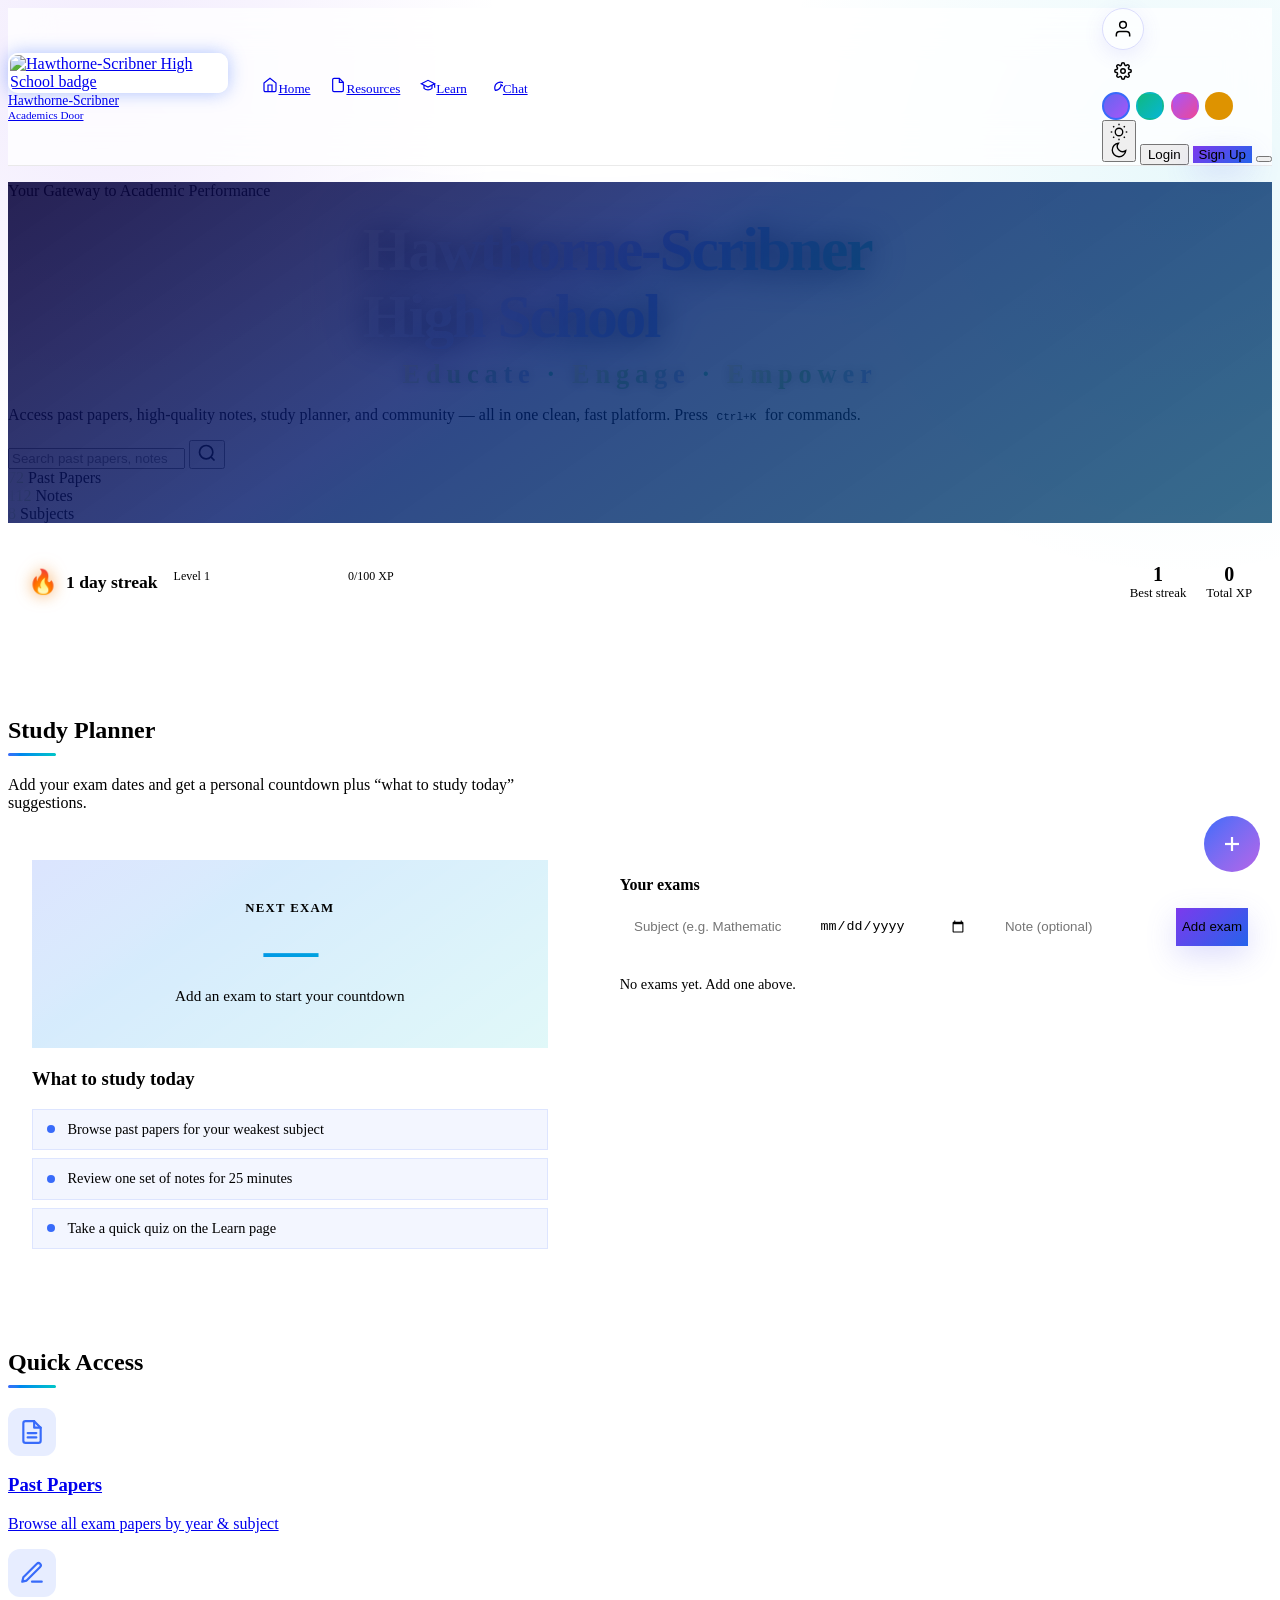
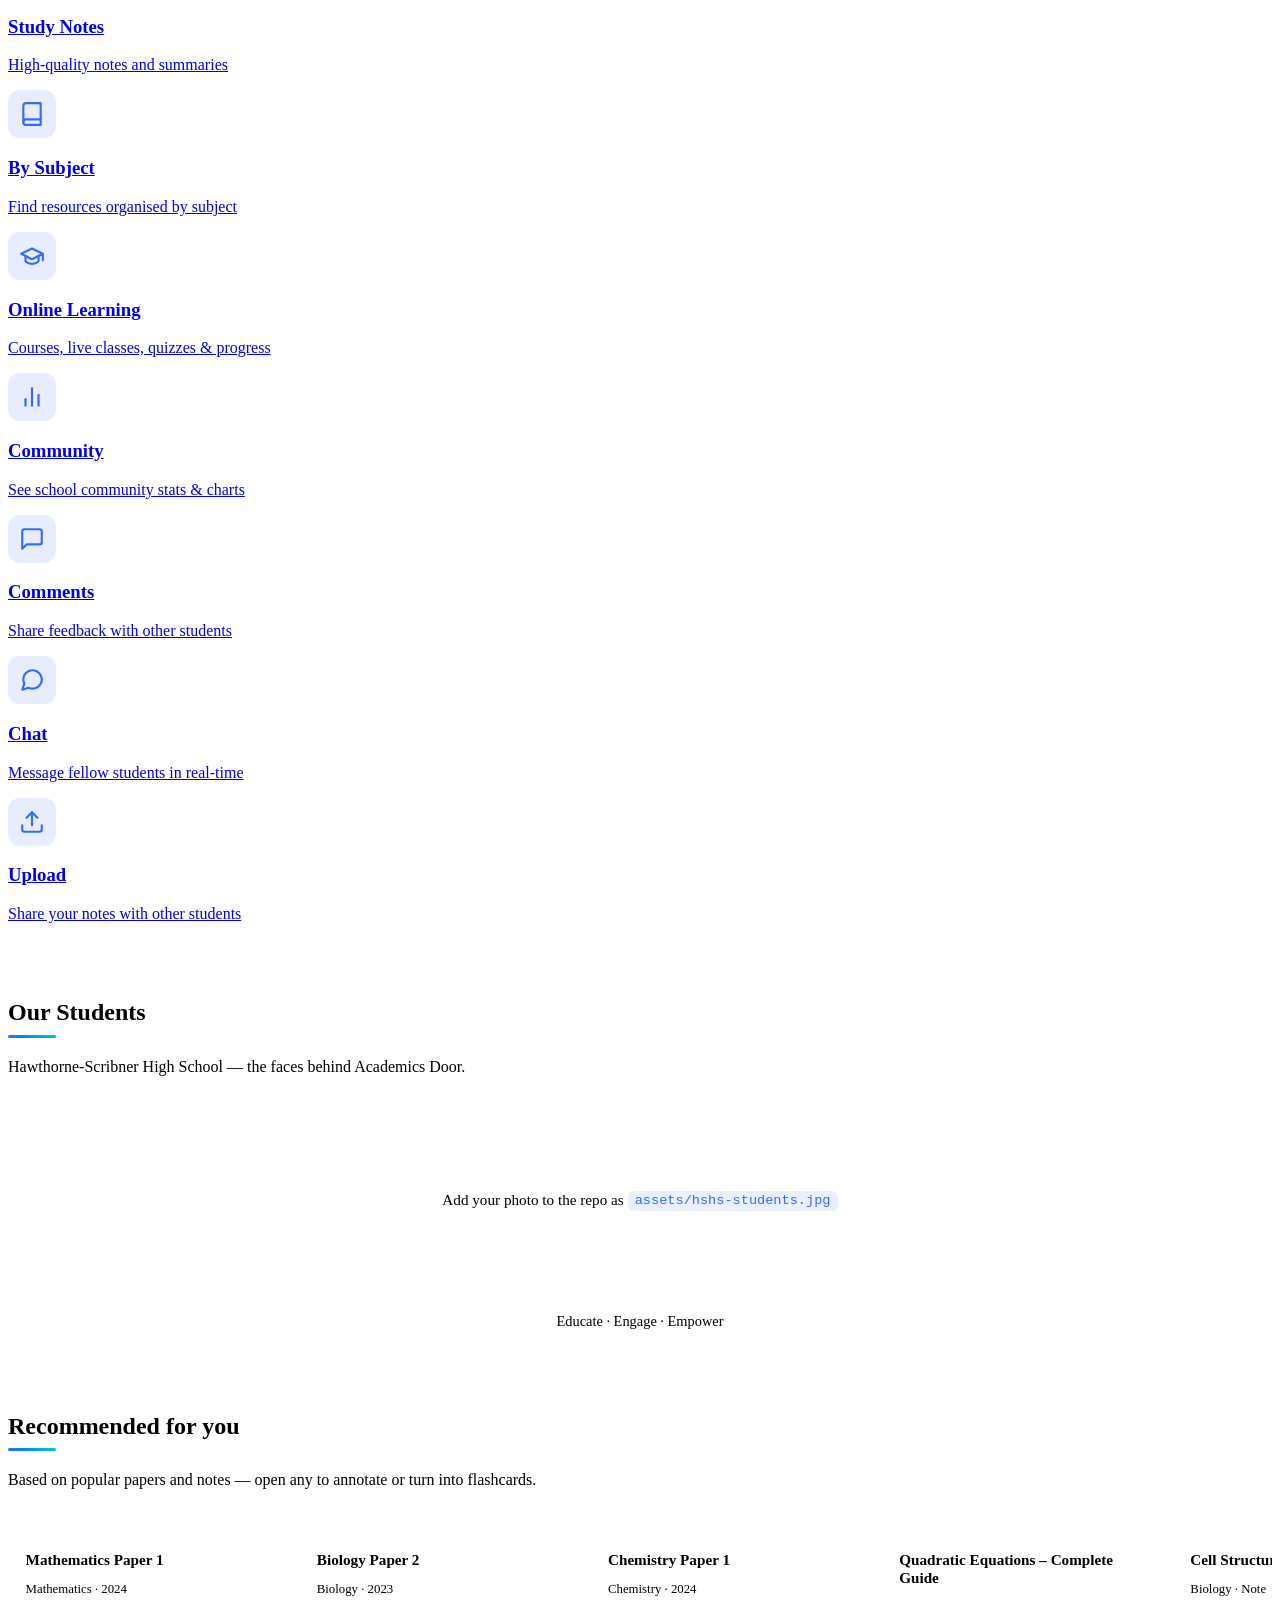
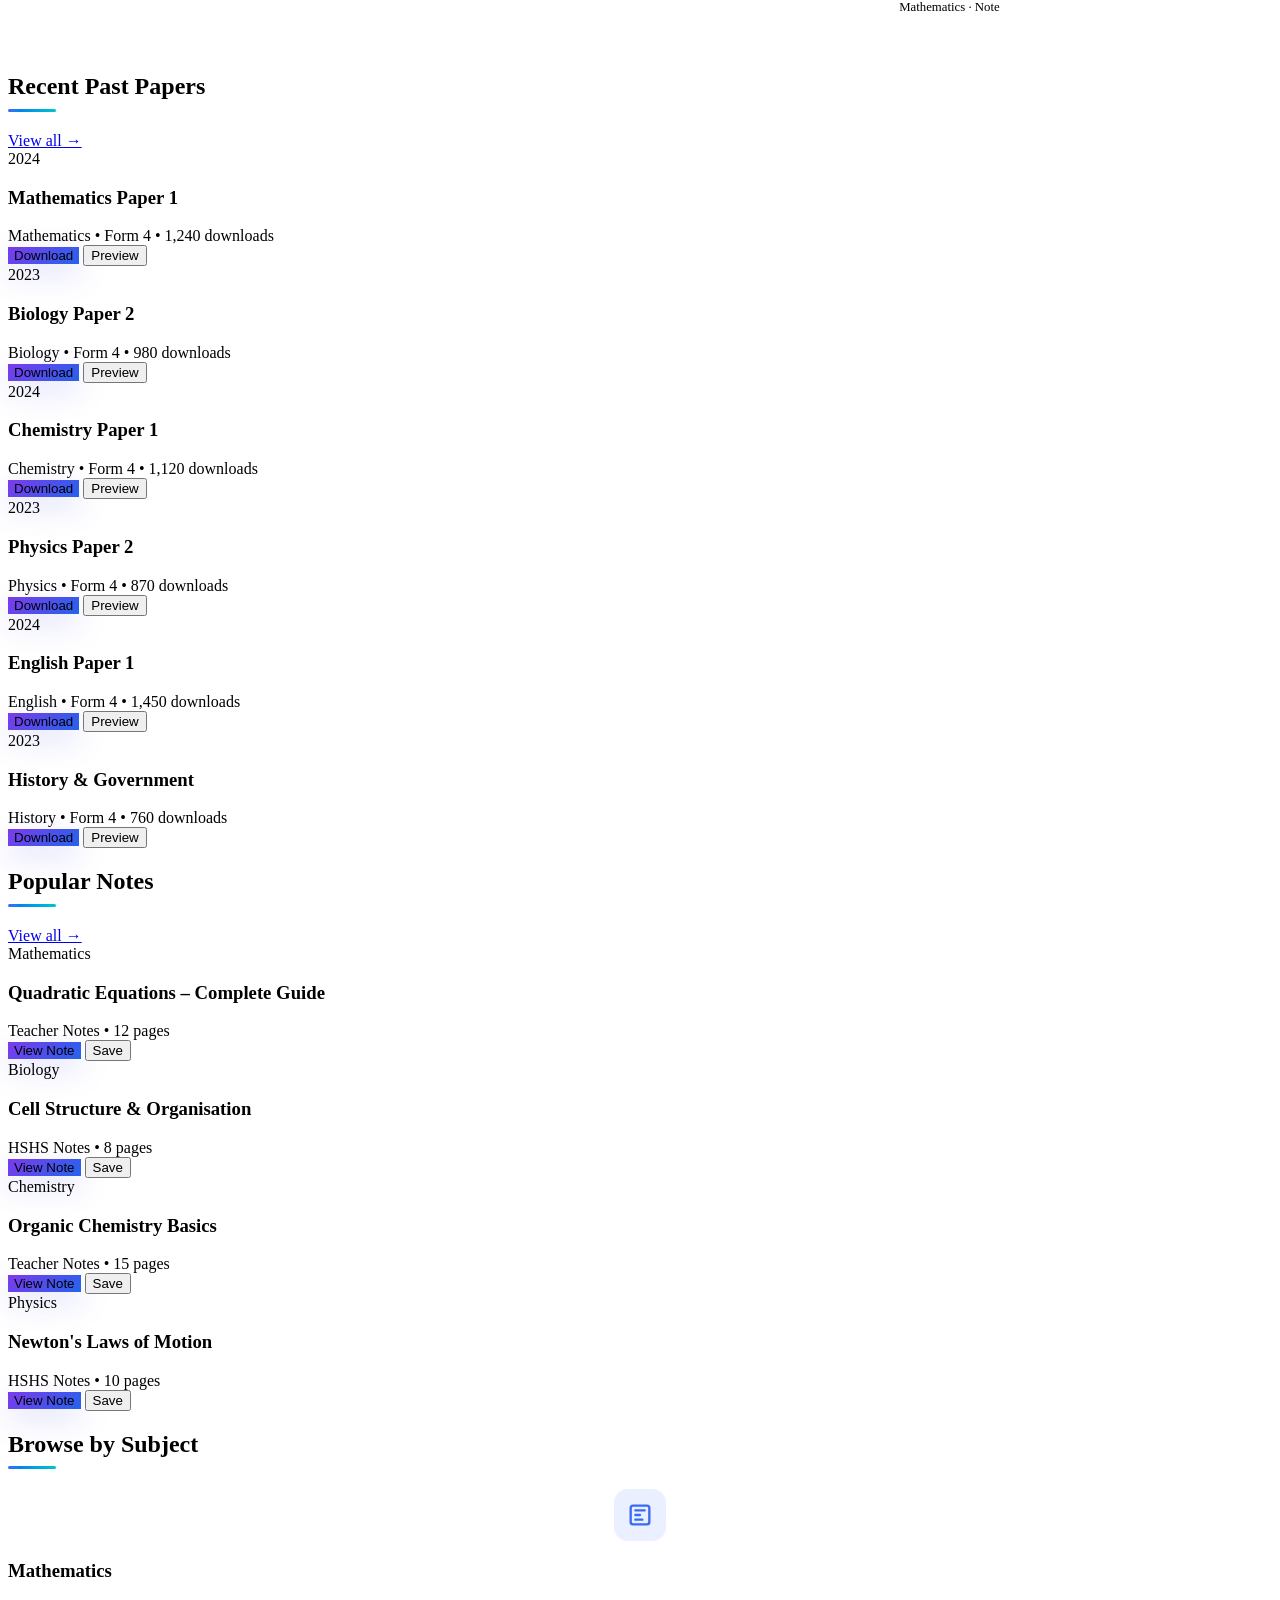
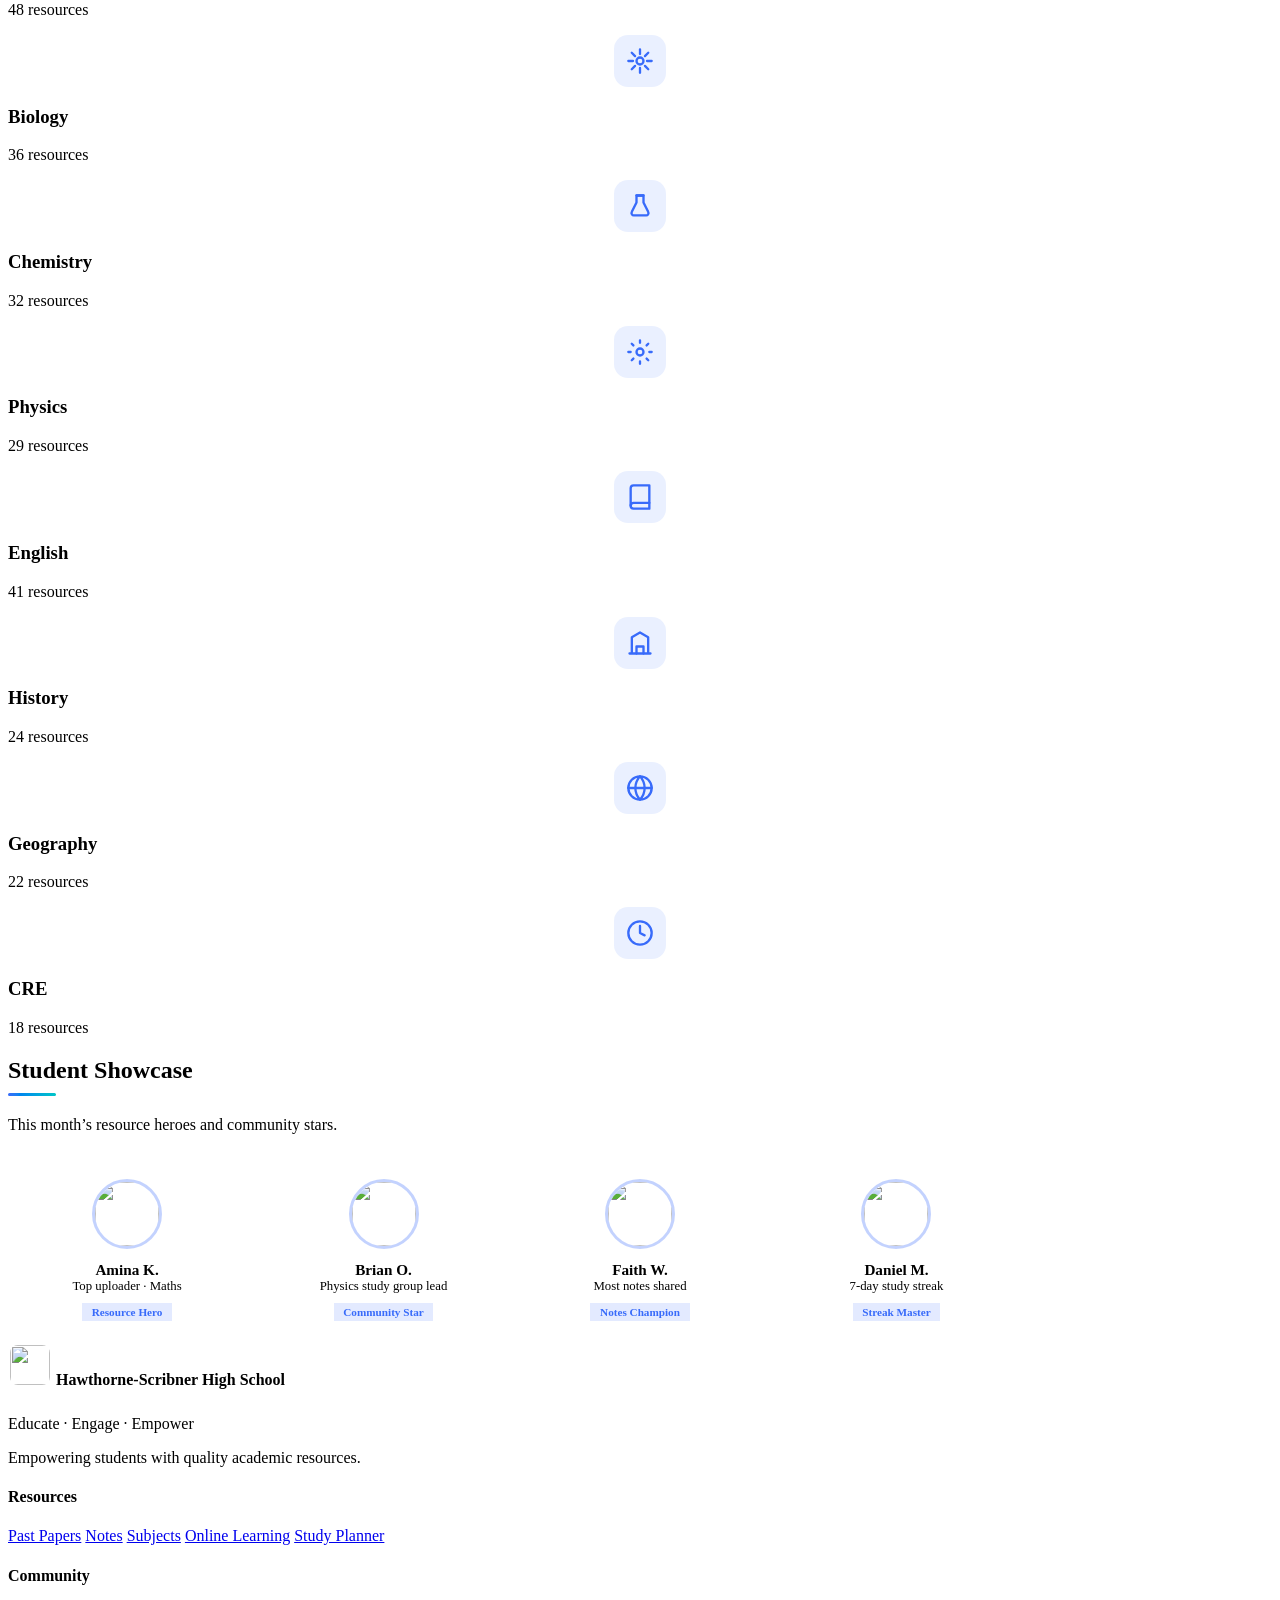
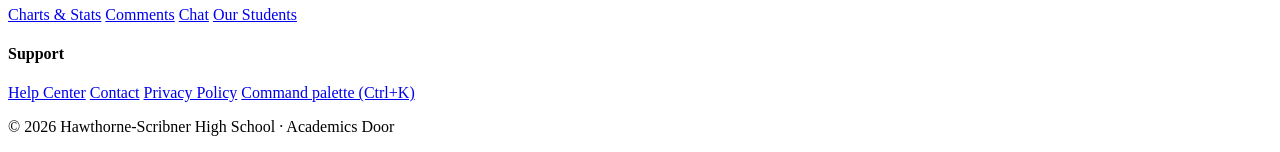
==== commit bcc611f5: "Apply premium visual layer to page" ====
--- a/index.html
+++ b/index.html
@@ -25,6 +25,7 @@
       document.documentElement.setAttribute('data-accent', a);
     })();
   </script>
+  <link rel="stylesheet" href="css/premium-ui.css">
 </head>
 <body class="is-intro-locked">
   <a class="skip-link" href="#main-content">Skip to main content</a>
@@ -254,5 +255,6 @@
   <script src="js/advanced.js"></script>
   <script src="js/wasm-loader.js"></script>
   <script src="js/welcome-fx.js"></script>
+  <script src="js/premium-ui.js"></script>
 </body>
 </html>
--- a/css/premium-ui.css
+++ b/css/premium-ui.css
@@ -0,0 +1,15 @@
+:root{--hp-violet:#7c3aed;--hp-blue:#2563eb;--hp-cyan:#06b6d4;--hp-pink:#ec4899}
+body{background-image:radial-gradient(circle at 8% 8%,rgba(124,58,237,.10),transparent 28%),radial-gradient(circle at 92% 18%,rgba(6,182,212,.09),transparent 30%);background-attachment:fixed}
+.header{backdrop-filter:blur(22px);-webkit-backdrop-filter:blur(22px);background:color-mix(in srgb,var(--surface,#fff) 78%,transparent)!important;border-bottom:1px solid color-mix(in srgb,var(--border,#ddd) 60%,transparent)}
+[data-theme=dark] .header{background:rgba(5,10,24,.76)!important}
+.btn-primary{background:linear-gradient(135deg,var(--hp-violet),var(--hp-blue),var(--hp-cyan));background-size:200% 200%;animation:hpGradient 9s ease infinite;border:0;box-shadow:0 10px 30px rgba(99,102,241,.22)}
+@keyframes hpGradient{0%,100%{background-position:0 50%}50%{background-position:100% 50%}}
+.nav-link,.btn,.theme-toggle,.profile-btn,.search-btn{transition:transform .22s,box-shadow .22s,background .22s,border-color .22s}
+.nav-link:hover,.btn:hover,.theme-toggle:hover,.profile-btn:hover,.search-btn:hover{transform:translateY(-2px)}
+.cards-grid>*:hover,.papers-grid>*:hover,.notes-grid>*:hover,.subjects-grid>*:hover,.planner-card:hover,.rec-row>*:hover,.showcase-grid>*:hover{transform:translateY(-6px);box-shadow:0 20px 45px rgba(15,23,42,.12)}
+.hero-content{animation:hpEnter .75s cubic-bezier(.2,.8,.2,1)}
+@keyframes hpEnter{from{opacity:0;transform:translateY(16px) scale(.985)}to{opacity:1;transform:none}}
+.nav-link svg,.theme-toggle svg,.profile-btn svg{stroke-width:1.8}
+.profile-btn{overflow:hidden;position:relative;border:1px solid rgba(99,102,241,.22);box-shadow:0 5px 20px rgba(99,102,241,.12)}
+.profile-preview{width:100%;height:100%;object-fit:cover;border-radius:inherit}
+@media(prefers-reduced-motion:reduce){*,*::before,*::after{animation-duration:.01ms!important;animation-iteration-count:1!important;transition-duration:.01ms!important}}
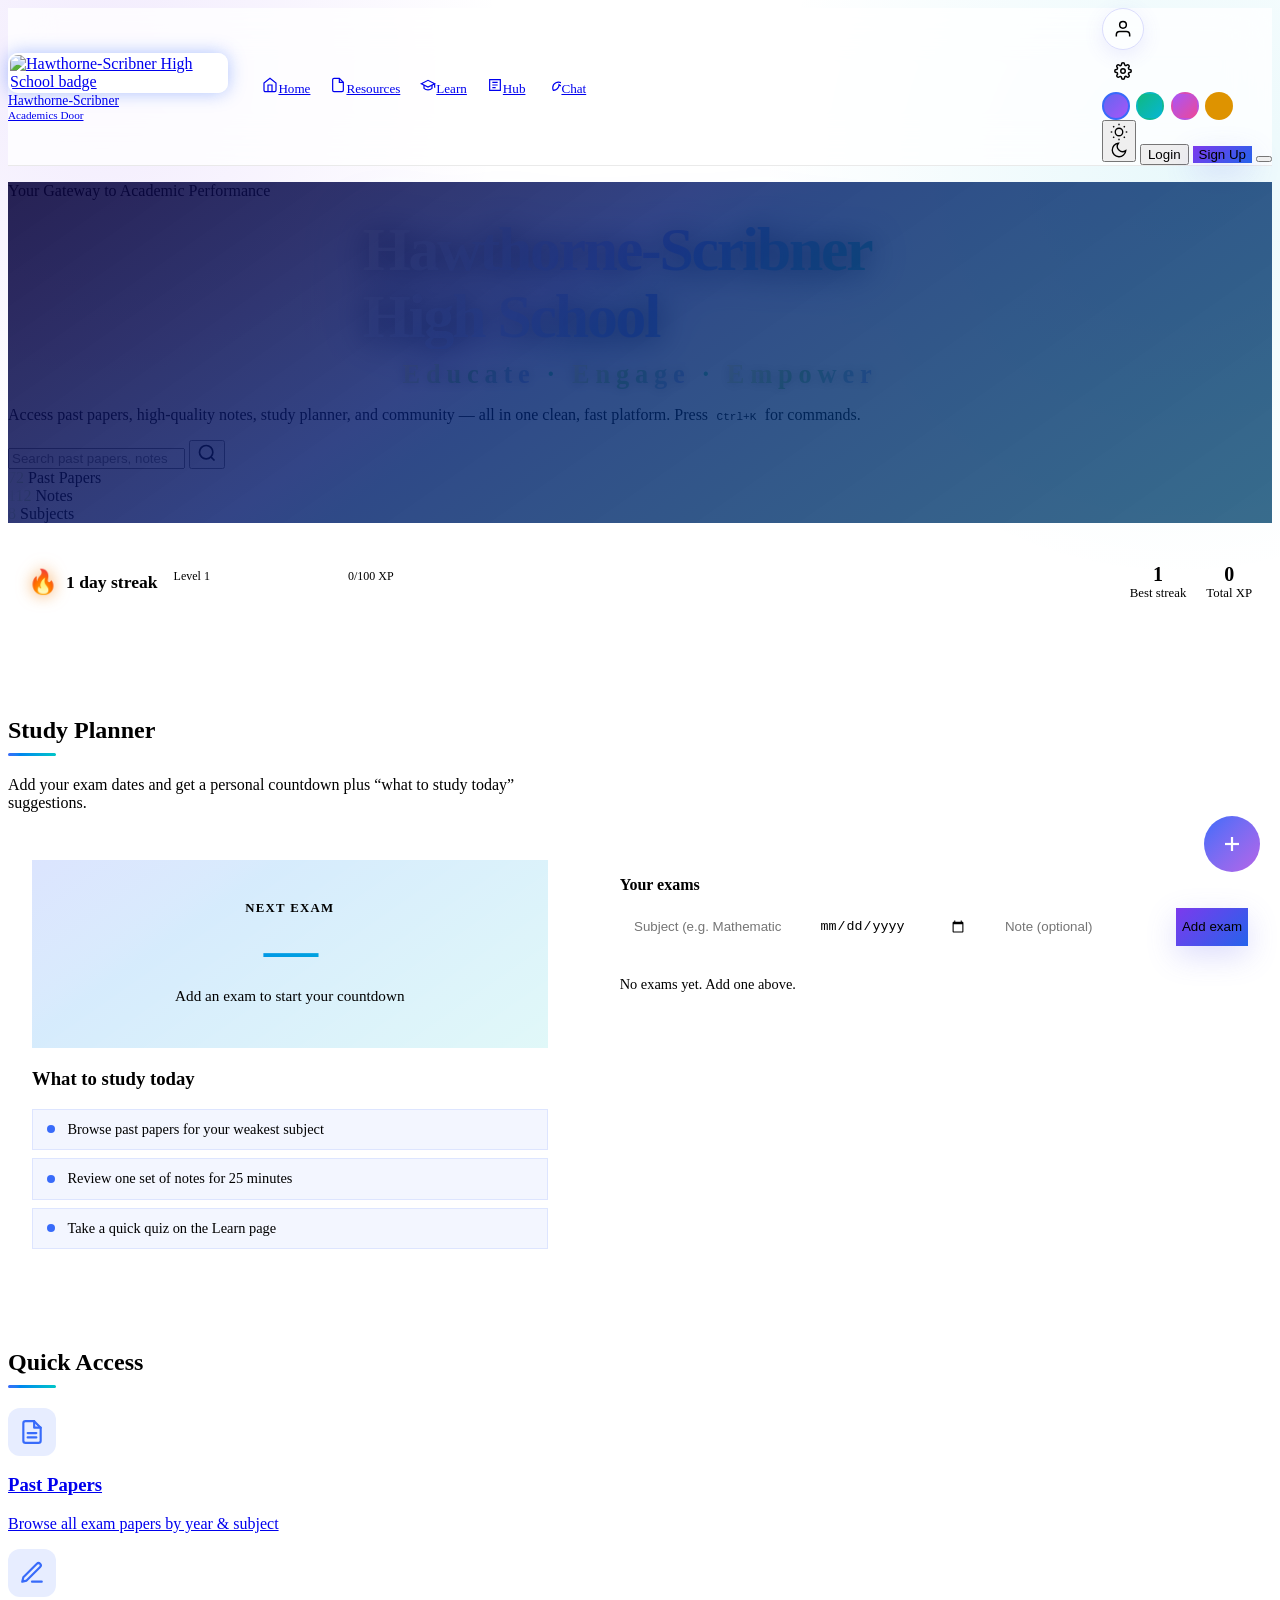
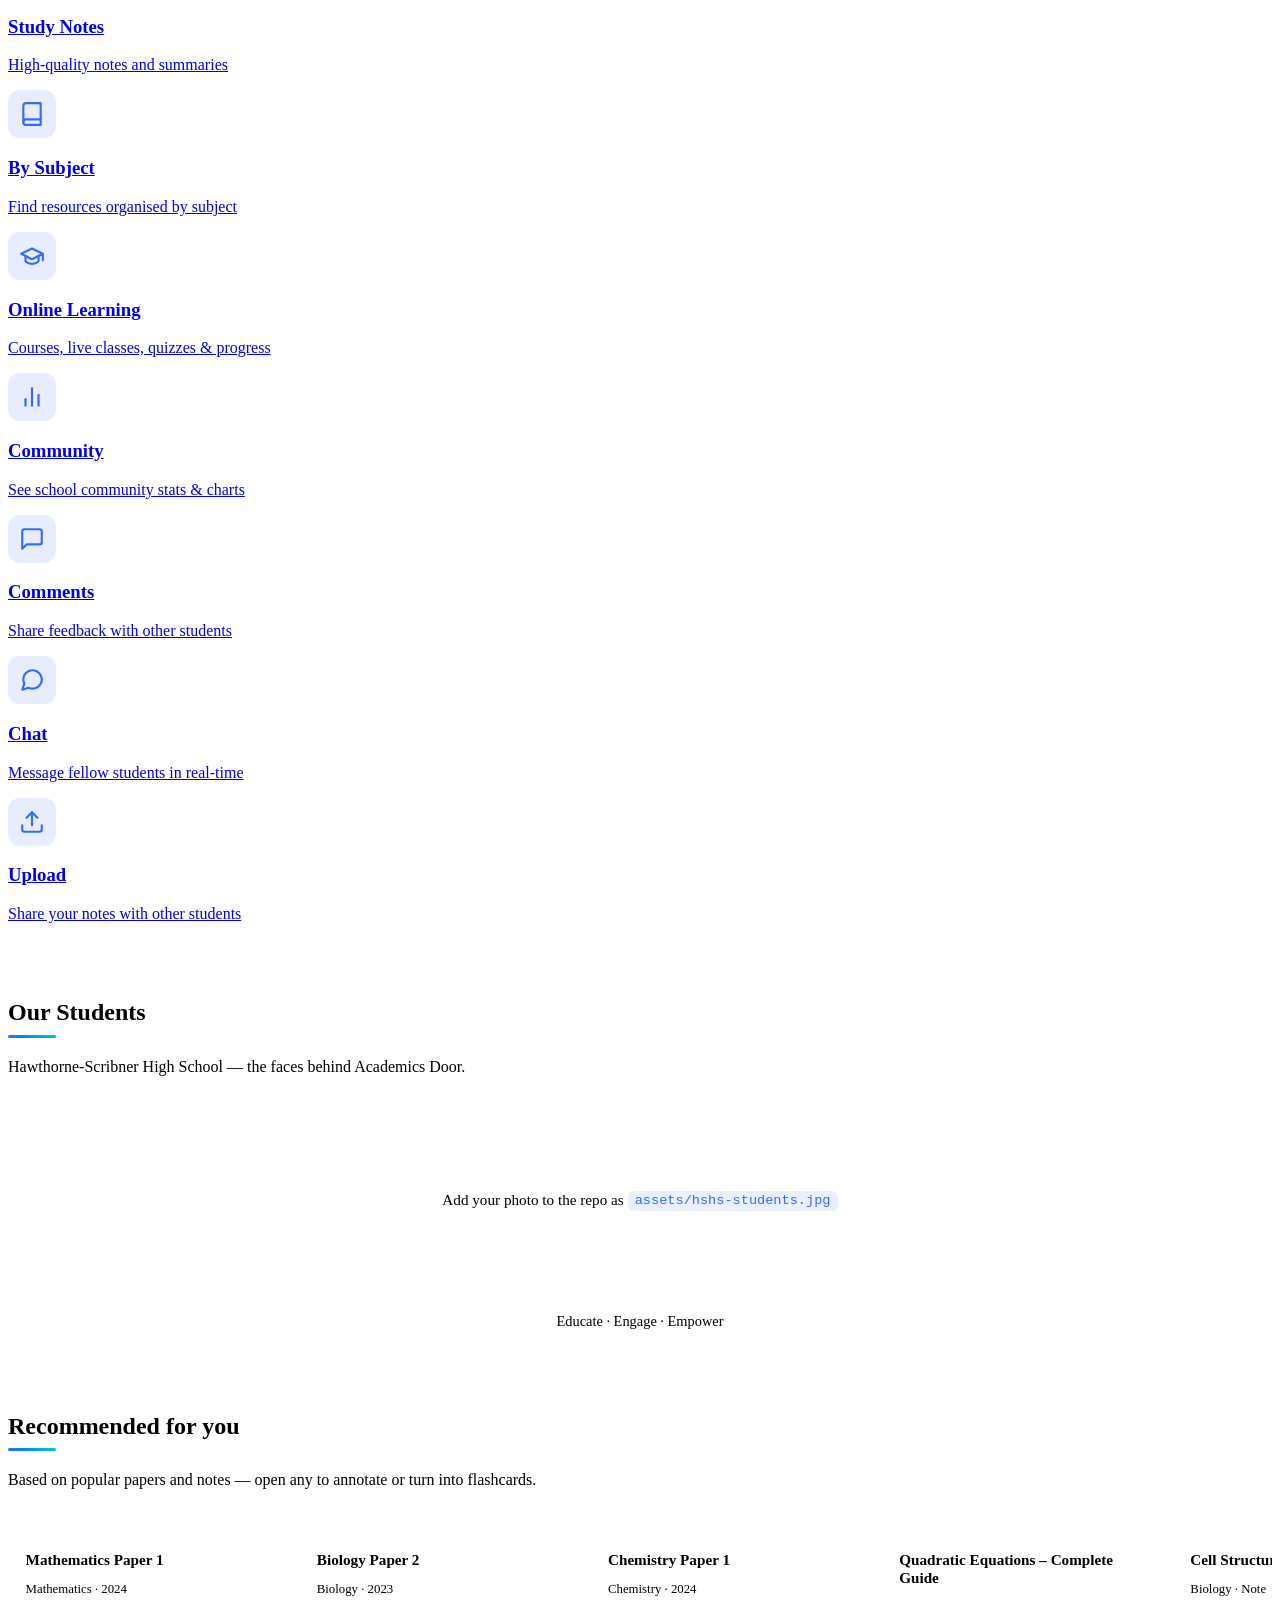
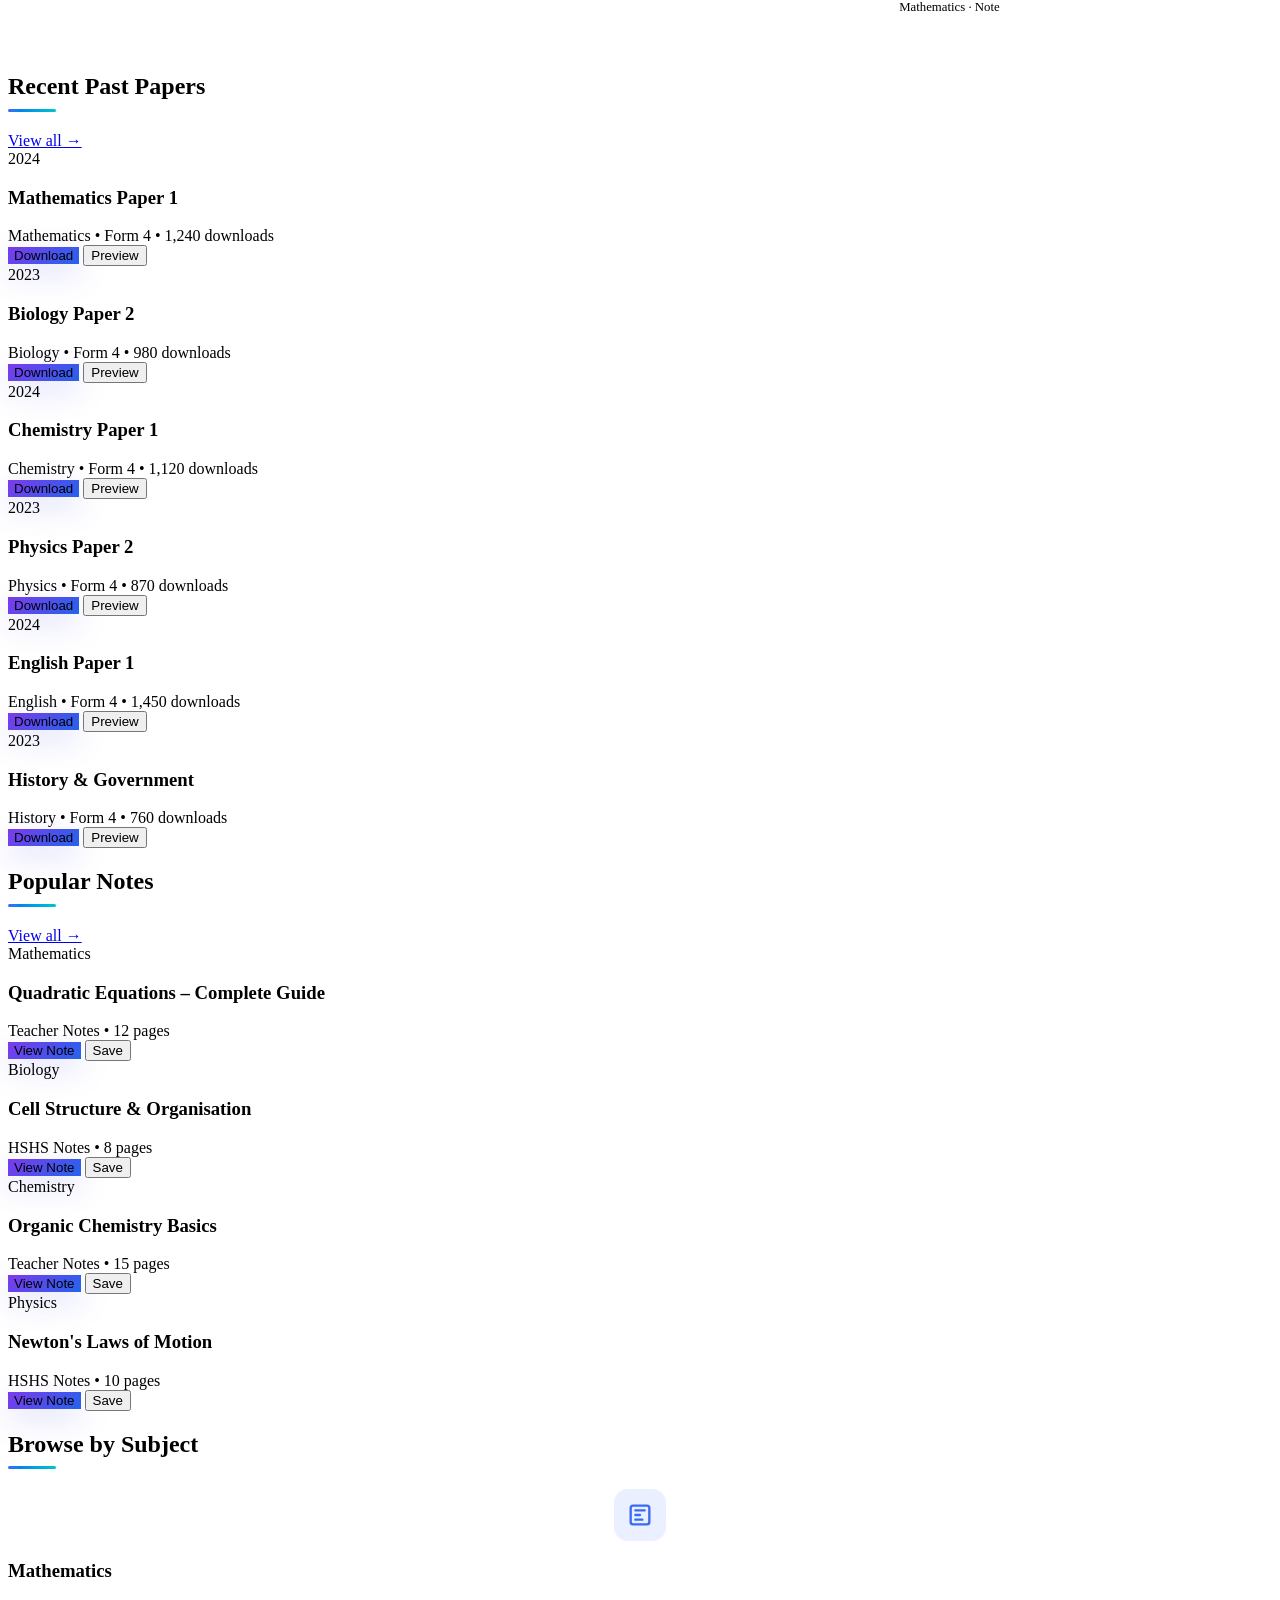
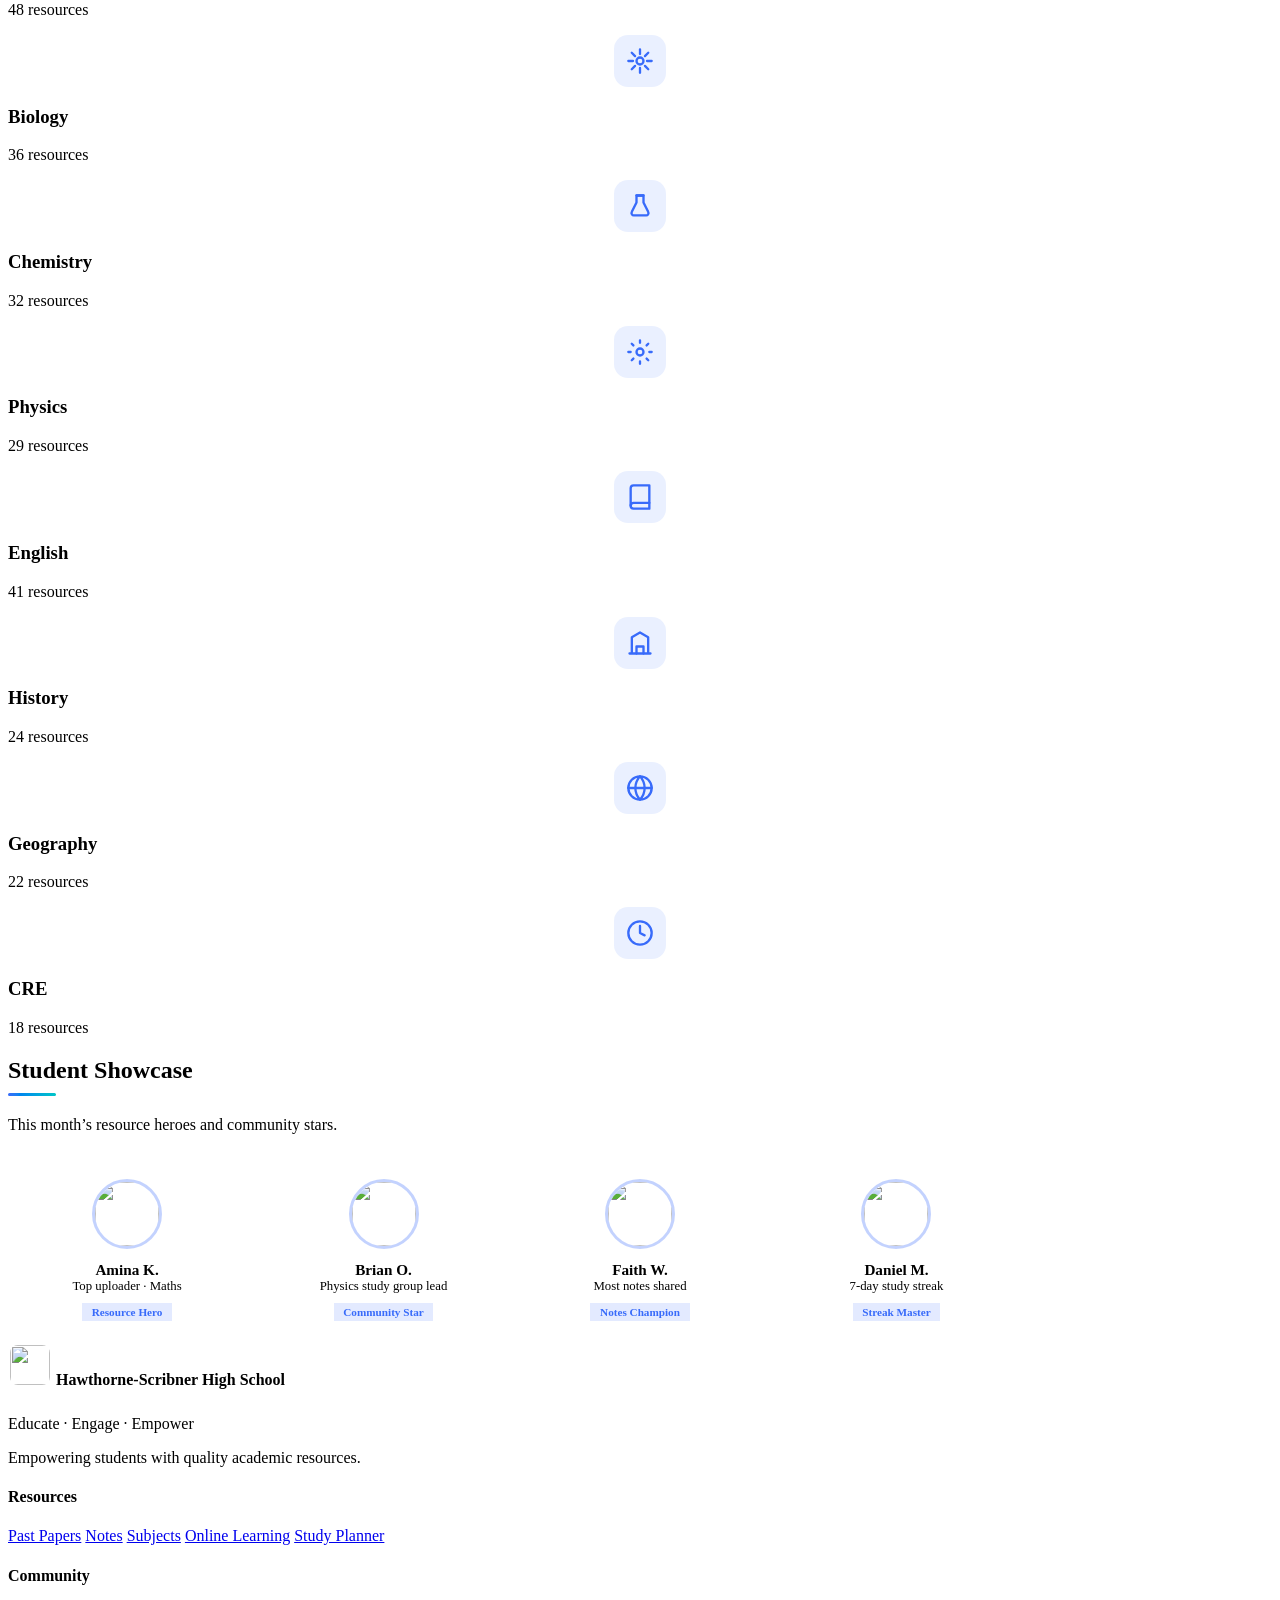
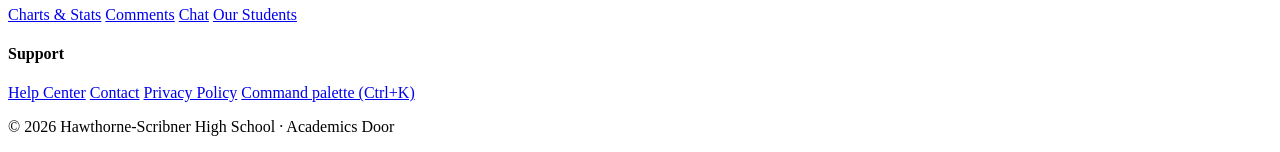
==== commit dd7d5bc3: "Refine homepage navigation and premium visual loading" ====
--- a/index.html
+++ b/index.html
@@ -25,7 +25,7 @@
       document.documentElement.setAttribute('data-accent', a);
     })();
   </script>
-  <link rel="stylesheet" href="css/premium-ui.css">
+  <link rel="stylesheet" href="css/premium-ui.css?v=20261005">
 </head>
 <body class="is-intro-locked">
   <a class="skip-link" href="#main-content">Skip to main content</a>
@@ -44,6 +44,7 @@
         <a href="index.html" class="nav-link active" aria-current="page"><svg viewBox="0 0 24 24" fill="none" stroke="currentColor" stroke-width="2" width="16" height="16"><path d="M3 9l9-7 9 7v11a2 2 0 0 1-2 2H5a2 2 0 0 1-2-2z"/><polyline points="9 22 9 12 15 12 15 22"/></svg><span class="nav-label">Home</span></a>
         <a href="index.html#papers" class="nav-link"><svg viewBox="0 0 24 24" fill="none" stroke="currentColor" stroke-width="2" width="16" height="16"><path d="M14 2H6a2 2 0 0 0-2 2v16a2 2 0 0 0 2 2h12a2 2 0 0 0 2-2V8z"/><polyline points="14 2 14 8 20 8"/></svg><span class="nav-label">Resources</span></a>
         <a href="learn.html" class="nav-link"><svg viewBox="0 0 24 24" fill="none" stroke="currentColor" stroke-width="2" width="16" height="16"><path d="M22 10v6M2 10l10-5 10 5-10 5z"/><path d="M6 12v5c3 3 9 3 12 0v-5"/></svg><span class="nav-label">Learn</span></a>
+        <a href="academic-hub.html" class="nav-link"><svg viewBox="0 0 24 24" fill="none" stroke="currentColor" stroke-width="2" width="16" height="16"><path d="M4 4h16v16H4z"/><path d="M8 8h8M8 12h8M8 16h5"/></svg><span class="nav-label">Hub</span></a>
         <a href="chat.html" class="nav-link"><svg viewBox="0 0 24 24" fill="none" stroke="currentColor" stroke-width="2" width="16" height="16"><path d="M21 11.5a8.38 8.38 0 0 1-.9 3.8 8.5 8.5 0 0 1-7.6 4.7 8.38 8.38 0 0 1-.9-3.8 8.5 8.5 0 0 1 4.7-7.6 8.38 8.38 0 0 1 3.8-.9h.5a8.48 8.48 0 0 1 8 8v.5z"/></svg><span class="nav-label">Chat</span></a>
       </nav>
 
@@ -255,6 +256,6 @@
   <script src="js/advanced.js"></script>
   <script src="js/wasm-loader.js"></script>
   <script src="js/welcome-fx.js"></script>
-  <script src="js/premium-ui.js"></script>
+  <script src="js/premium-ui.js?v=20261005"></script>
 </body>
 </html>
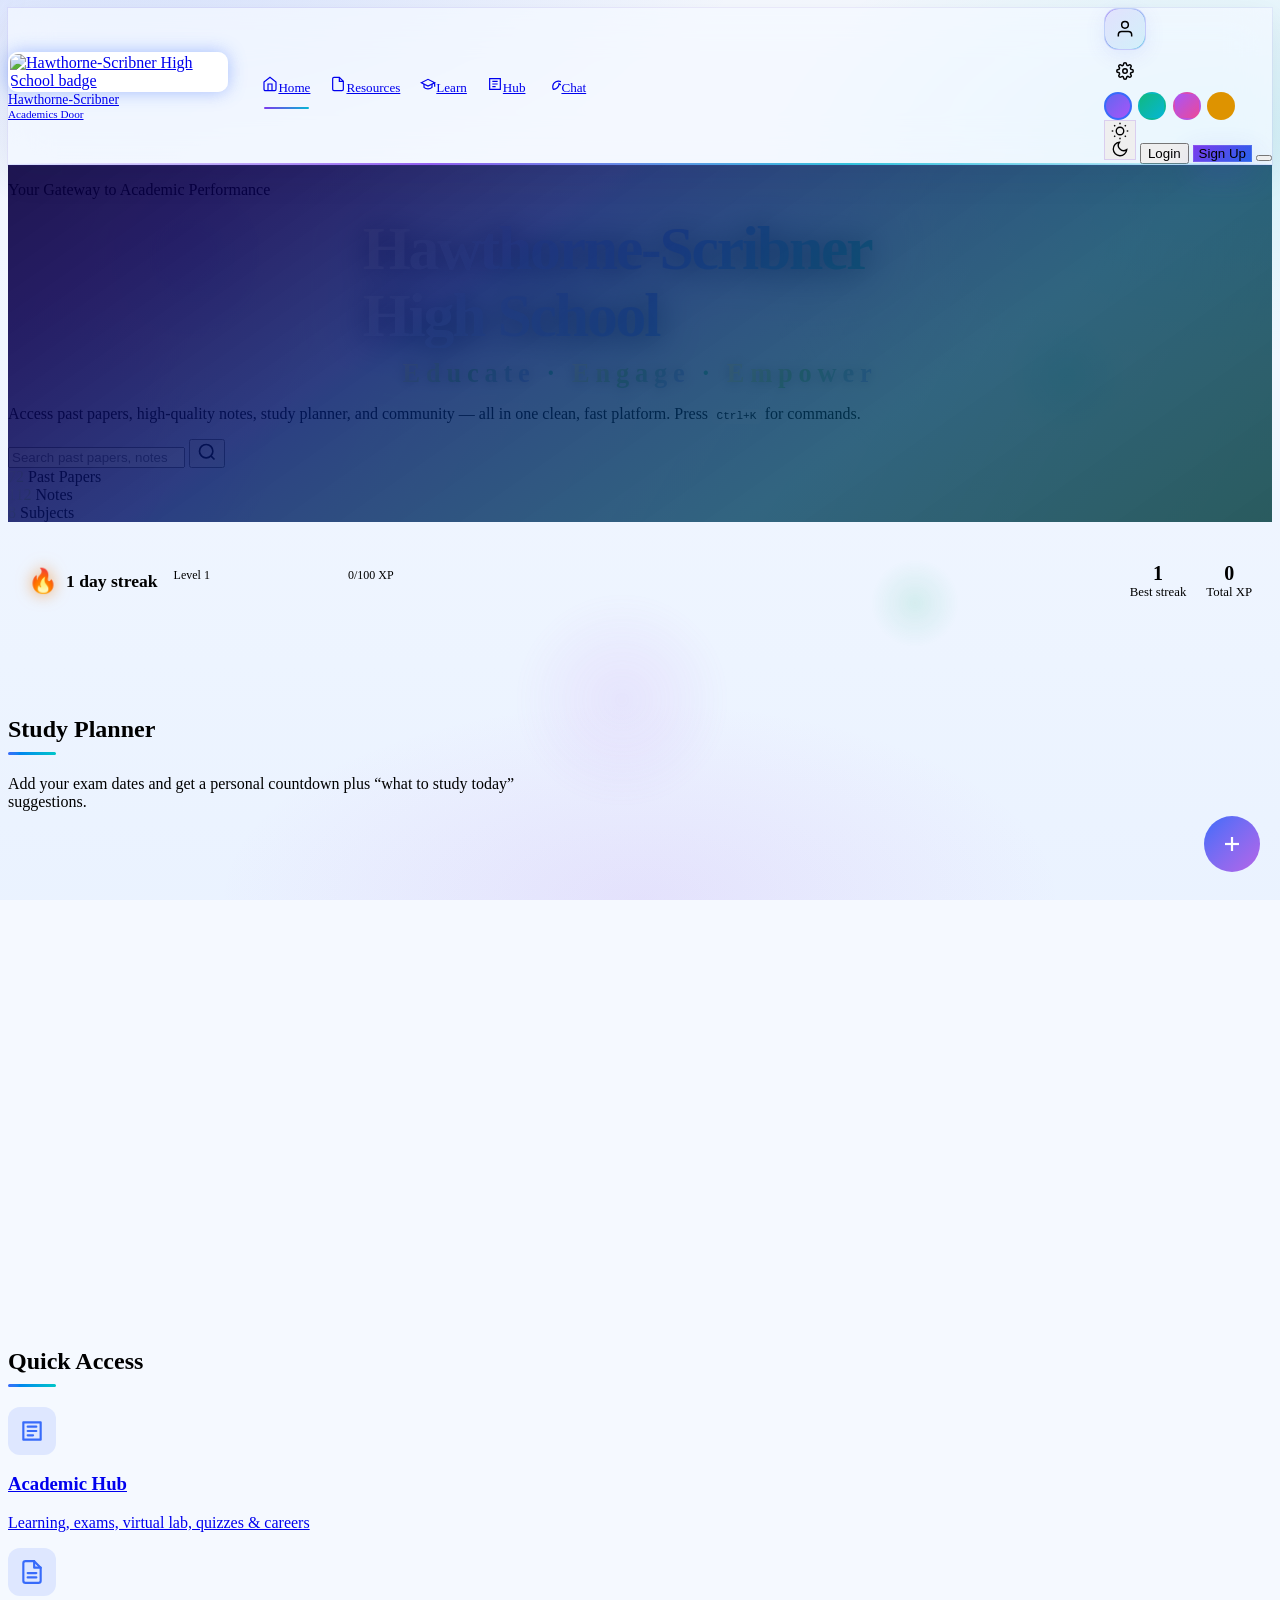
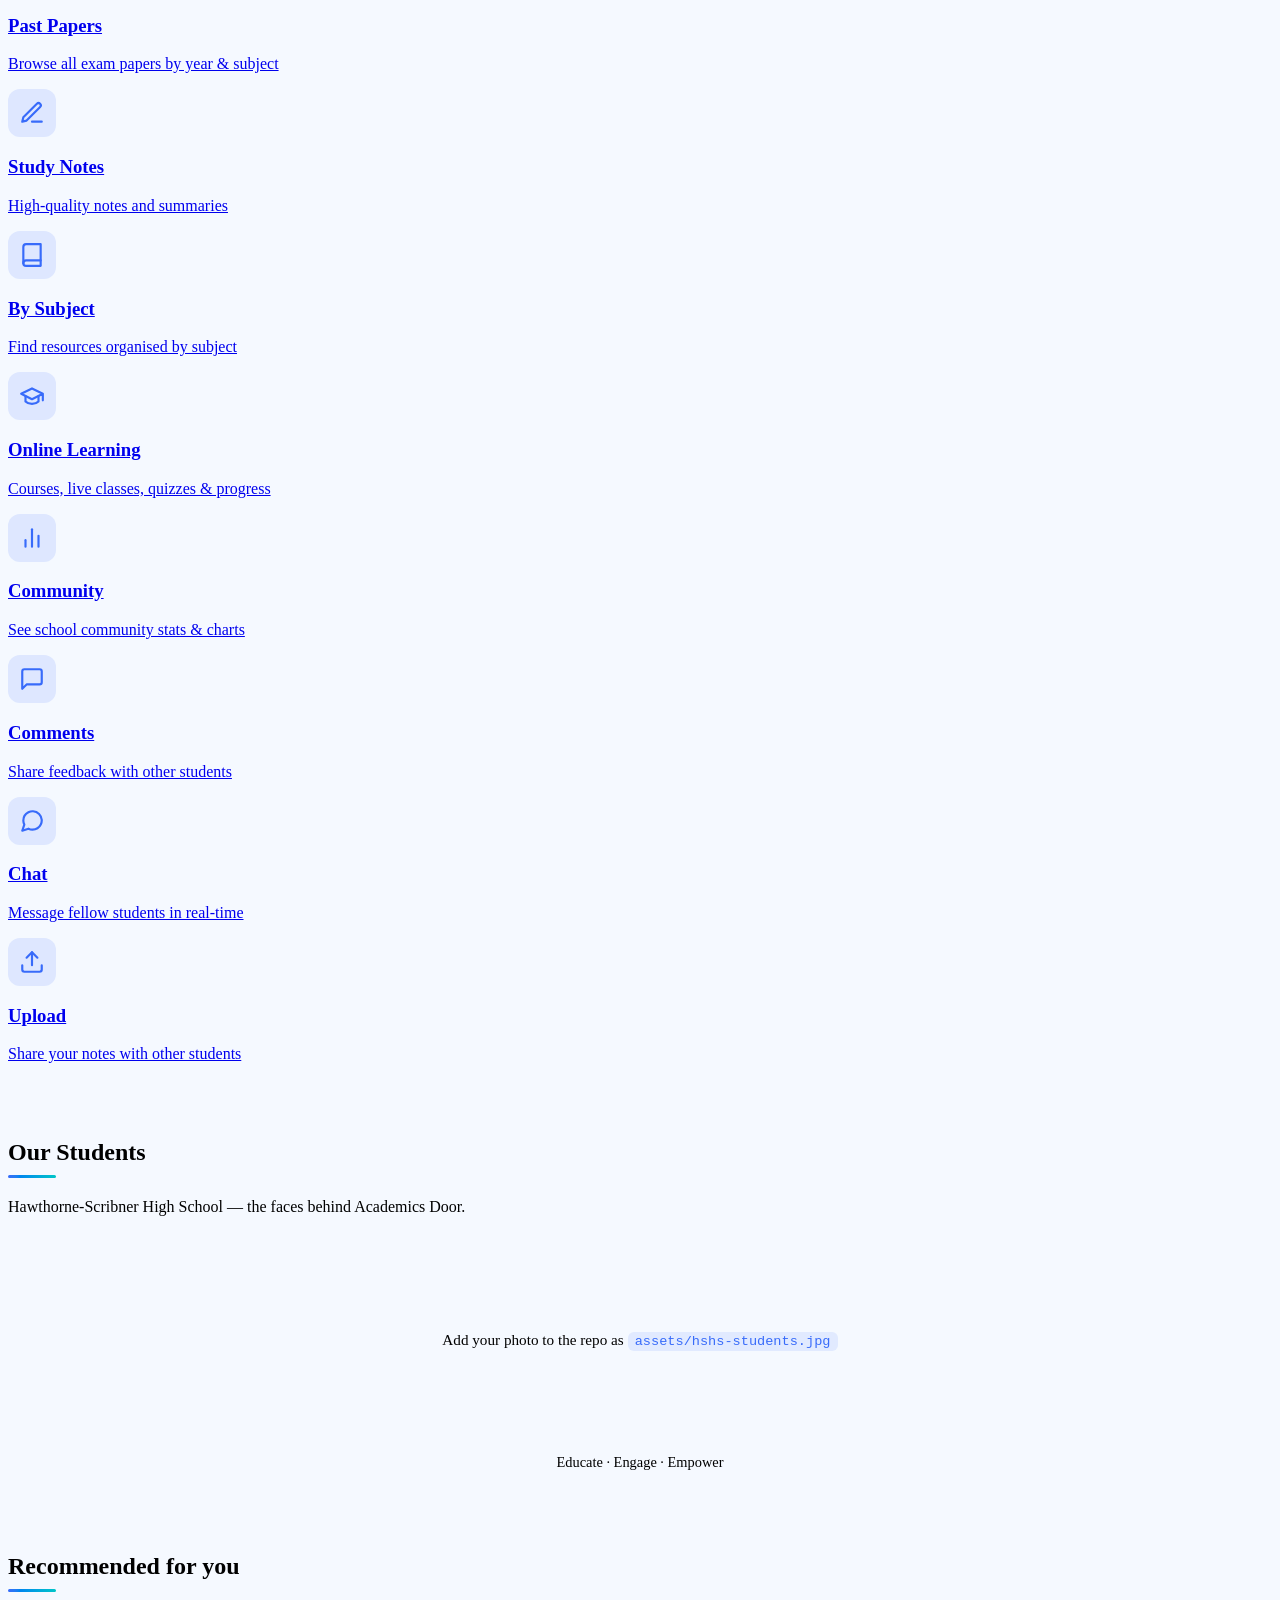
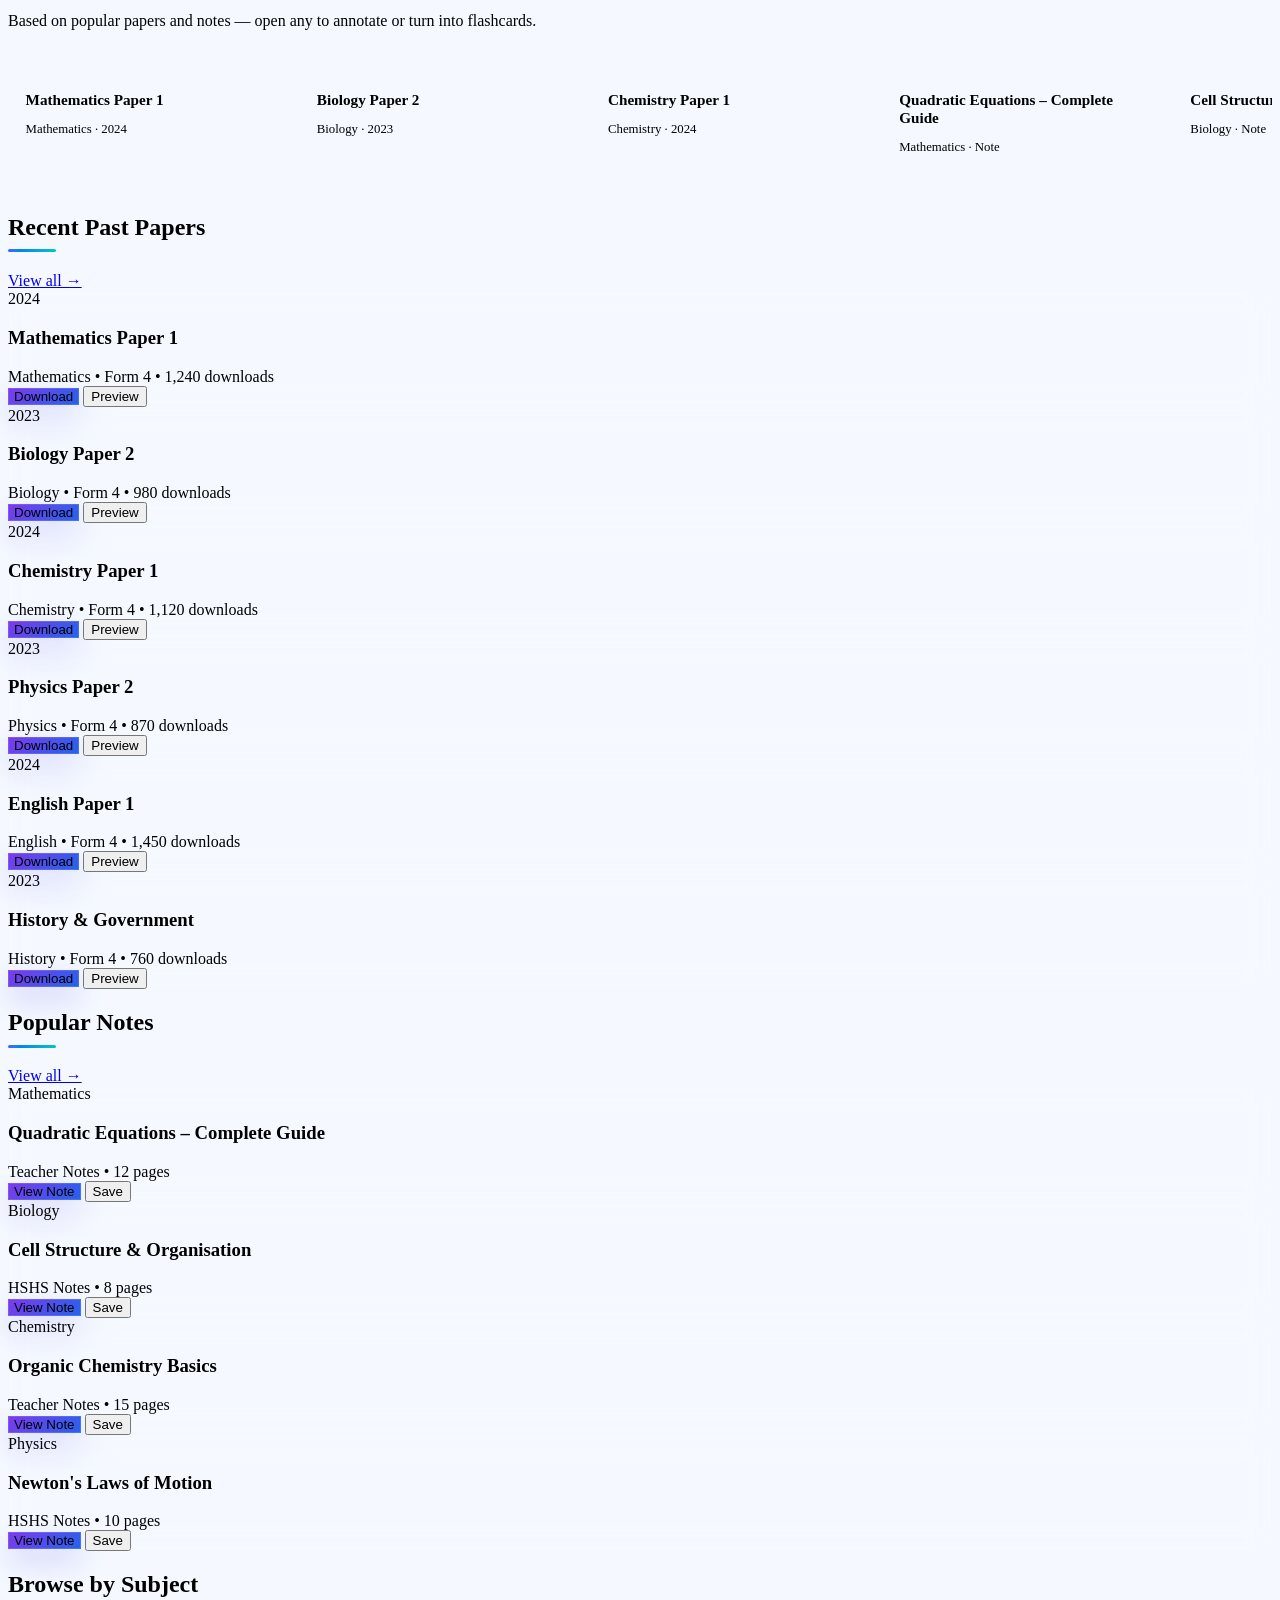
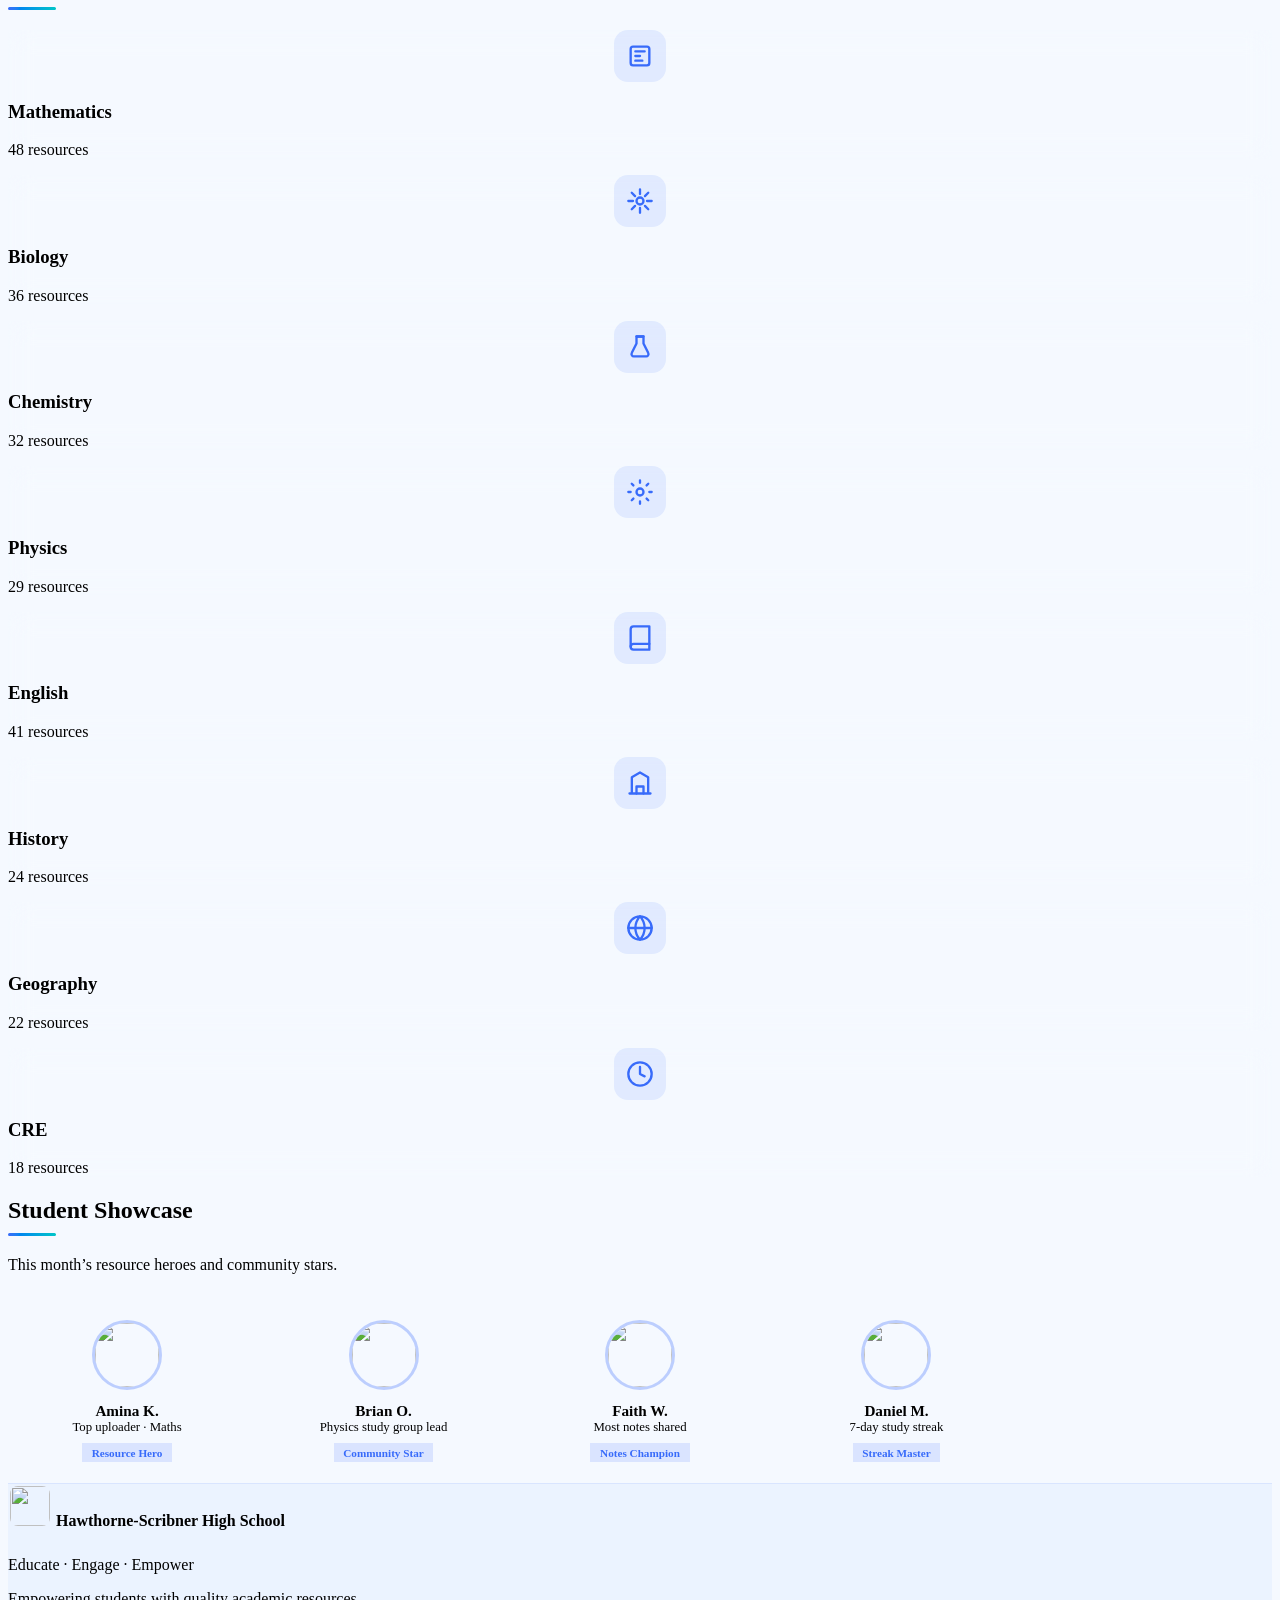
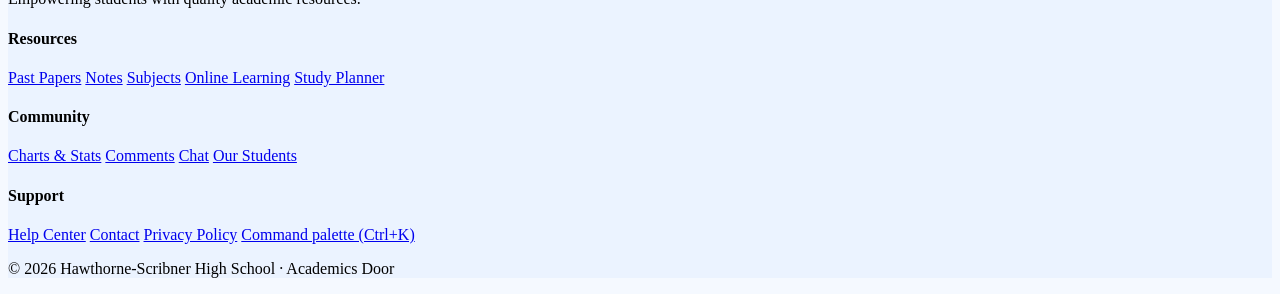
==== commit 02f77092: "Wire ambient background animations and floating orbs on Home" ====
--- a/index.html
+++ b/index.html
@@ -26,8 +26,10 @@
     })();
   </script>
   <link rel="stylesheet" href="css/premium-ui.css?v=20261005">
+  <link rel="stylesheet" href="css/ambient-bg.css?v=20261007" />
 </head>
 <body class="is-intro-locked">
+  <div class="hshs-orbs" aria-hidden="true"><span></span><span></span><span></span><span></span></div>
   <a class="skip-link" href="#main-content">Skip to main content</a>
 
   <header class="header" role="banner">
--- a/css/premium-ui.css
+++ b/css/premium-ui.css
@@ -12,4 +12,108 @@
 .nav-link svg,.theme-toggle svg,.profile-btn svg{stroke-width:1.8}
 .profile-btn{overflow:hidden;position:relative;border:1px solid rgba(99,102,241,.22);box-shadow:0 5px 20px rgba(99,102,241,.12)}
 .profile-preview{width:100%;height:100%;object-fit:cover;border-radius:inherit}
-@media(prefers-reduced-motion:reduce){*,*::before,*::after{animation-duration:.01ms!important;animation-iteration-count:1!important;transition-duration:.01ms!important}}+@media(prefers-reduced-motion:reduce){*,*::before,*::after{animation-duration:.01ms!important;animation-iteration-count:1!important;transition-duration:.01ms!important}}
+/* HSHS Premium Refresh v2 — stronger visual treatment, still additive */
+:root{
+  --hp-violet:#7c3aed;--hp-blue:#2563eb;--hp-cyan:#06b6d4;--hp-pink:#ec4899;
+  --hp-glow:rgba(99,102,241,.28);
+}
+html{scroll-behavior:smooth}
+body{
+  position:relative;
+  isolation:isolate;
+  overflow-x:hidden;
+  background:
+    radial-gradient(900px 500px at 5% -10%,rgba(124,58,237,.18),transparent 60%),
+    radial-gradient(800px 520px at 100% 5%,rgba(6,182,212,.15),transparent 58%),
+    radial-gradient(700px 420px at 50% 105%,rgba(236,72,153,.08),transparent 60%),
+    var(--bg,#f8fafc);
+}
+body::before,body::after{
+  content:"";position:fixed;pointer-events:none;z-index:-1;border-radius:50%;filter:blur(70px);opacity:.32;
+}
+body::before{width:260px;height:260px;left:-120px;top:24%;background:rgba(124,58,237,.22);animation:hpFloat 14s ease-in-out infinite}
+body::after{width:220px;height:220px;right:-100px;bottom:18%;background:rgba(6,182,212,.18);animation:hpFloat 18s ease-in-out infinite reverse}
+@keyframes hpFloat{0%,100%{transform:translate3d(0,0,0)}50%{transform:translate3d(0,-28px,0)}}
+.header{
+  position:sticky!important;top:0;z-index:100;
+  box-shadow:0 10px 35px rgba(15,23,42,.07),0 0 0 1px rgba(124,58,237,.06);
+}
+.header::after{
+  content:"";position:absolute;inset-inline:0;bottom:-1px;height:2px;
+  background:linear-gradient(90deg,transparent,var(--hp-violet),var(--hp-cyan),transparent);
+  opacity:.8;
+}
+.nav-link{position:relative}
+.nav-link::after{
+  content:"";position:absolute;left:16%;right:16%;bottom:-7px;height:2px;border-radius:999px;
+  background:linear-gradient(90deg,var(--hp-violet),var(--hp-cyan));
+  transform:scaleX(0);transform-origin:center;transition:transform .25s ease;
+}
+.nav-link:hover::after,.nav-link.active::after{transform:scaleX(1)}
+.btn-primary{
+  box-shadow:0 12px 30px rgba(79,70,229,.24),0 0 0 1px rgba(255,255,255,.12) inset;
+}
+.btn-primary:hover{box-shadow:0 16px 38px rgba(79,70,229,.34)}
+.hero,.learn-hero,.ah-hero{
+  position:relative;overflow:hidden;
+}
+.hero::before,.learn-hero::before,.ah-hero::before{
+  content:"";position:absolute;inset:0;pointer-events:none;
+  background:
+    linear-gradient(120deg,rgba(124,58,237,.16),transparent 35%,rgba(6,182,212,.12)),
+    radial-gradient(circle at 80% 20%,rgba(255,255,255,.14),transparent 25%);
+  mix-blend-mode:screen;
+}
+.hero-title,.learn-hero h1,.ah-hero h1{
+  text-shadow:0 8px 40px rgba(37,99,235,.18);
+}
+.search-box,.planner-card,.learn-features-grid>* ,.courses-grid>* ,.chart-card,.comment-form-card,
+.chat-sidebar,.chat-main,.modal-card,.ah-section,.feature-card,.exam-panel,.resource-grid>* ,.career-grid>*{
+  border-color:color-mix(in srgb,var(--border,#e2e8f0) 70%,var(--hp-violet) 30%)!important;
+}
+.cards-grid>*,.papers-grid>*,.notes-grid>*,.subjects-grid>*,.planner-card,.rec-row>*,
+.showcase-grid>*,.learn-features-grid>*,.courses-grid>*,.chart-card,.feature-card,.exam-panel,
+.resource-grid>*,.career-grid>*{
+  transition:transform .28s cubic-bezier(.2,.8,.2,1),box-shadow .28s ease,border-color .28s ease!important;
+}
+.cards-grid>*:hover,.papers-grid>*:hover,.notes-grid>*:hover,.subjects-grid>*:hover,
+.planner-card:hover,.rec-row>*:hover,.showcase-grid>*:hover,.learn-features-grid>*:hover,
+.courses-grid>*:hover,.chart-card:hover,.feature-card:hover,.exam-panel:hover,
+.resource-grid>*:hover,.career-grid>*:hover{
+  border-color:rgba(124,58,237,.38)!important;
+  box-shadow:0 18px 45px rgba(30,41,59,.12),0 0 0 1px rgba(124,58,237,.06)!important;
+}
+.profile-btn{
+  width:42px!important;height:42px!important;border-radius:14px!important;
+  background:linear-gradient(135deg,rgba(124,58,237,.12),rgba(6,182,212,.12))!important;
+}
+.profile-btn::after{
+  content:"";position:absolute;inset:-2px;border-radius:16px;padding:2px;
+  background:linear-gradient(135deg,var(--hp-violet),var(--hp-cyan));
+  -webkit-mask:linear-gradient(#000 0 0) content-box,linear-gradient(#000 0 0);
+  -webkit-mask-composite:xor;mask-composite:exclude;opacity:.7;pointer-events:none;
+}
+.theme-toggle{border:1px solid rgba(124,58,237,.18)!important}
+.chat-page{background:
+  radial-gradient(700px 500px at 70% 20%,rgba(99,102,241,.07),transparent 60%),var(--bg)}
+.chat-sidebar,.chat-main-header,.chat-input-bar{
+  backdrop-filter:blur(18px);-webkit-backdrop-filter:blur(18px);
+}
+.conversation-item.active{
+  box-shadow:inset 3px 0 0 var(--hp-violet),0 8px 24px rgba(99,102,241,.08);
+}
+.message{box-shadow:0 5px 18px rgba(15,23,42,.06)}
+.message.sent{background:linear-gradient(135deg,var(--hp-violet),var(--hp-blue),var(--hp-cyan))}
+.chat-send-btn{box-shadow:0 10px 24px rgba(79,70,229,.28)}
+.ah-primary,.ah-secondary{transition:transform .25s ease,box-shadow .25s ease}
+.ah-primary:hover,.ah-secondary:hover{transform:translateY(-3px)}
+@media(max-width:700px){
+  .nav-link::after{bottom:-4px}
+  .header-actions .btn-outline,.header-actions .btn-primary{display:none}
+  .hero-title,.learn-hero h1,.ah-hero h1{text-shadow:none}
+}
+@media(prefers-reduced-motion:reduce){
+  html{scroll-behavior:auto}
+  body::before,body::after{animation:none!important}
+}
--- a/css/ambient-bg.css
+++ b/css/ambient-bg.css
@@ -0,0 +1,305 @@
+/* ============================================================
+   HSHS Academics Door — Global ambient backgrounds & colors
+   Applied on every page for a cohesive, cinematic look
+   ============================================================ */
+
+/* —— Core color tokens (light) —— */
+:root {
+  --amb-1: oklch(0.58 0.22 265);
+  --amb-2: oklch(0.72 0.16 195);
+  --amb-3: oklch(0.65 0.2 310);
+  --amb-4: oklch(0.7 0.15 160);
+  --page-bg: oklch(0.98 0.01 265);
+  --page-bg-deep: oklch(0.96 0.02 260);
+  --mesh-a: color-mix(in oklch, var(--primary, var(--amb-1)) 18%, transparent);
+  --mesh-b: color-mix(in oklch, var(--accent, var(--amb-2)) 14%, transparent);
+  --mesh-c: color-mix(in oklch, var(--accent-2, var(--amb-3)) 12%, transparent);
+  --orb-glow: color-mix(in oklch, var(--primary, var(--amb-1)) 28%, transparent);
+}
+
+[data-theme="dark"] {
+  --page-bg: oklch(0.12 0.03 275);
+  --page-bg-deep: oklch(0.09 0.025 280);
+  --mesh-a: color-mix(in oklch, var(--primary, var(--amb-1)) 22%, transparent);
+  --mesh-b: color-mix(in oklch, var(--accent, var(--amb-2)) 16%, transparent);
+  --mesh-c: color-mix(in oklch, var(--accent-2, var(--amb-3)) 14%, transparent);
+  --orb-glow: color-mix(in oklch, var(--primary, var(--amb-1)) 35%, transparent);
+}
+
+/* —— Animated page canvas —— */
+body {
+  background-color: var(--page-bg) !important;
+  background-image:
+    radial-gradient(ellipse 90% 60% at 10% -10%, var(--mesh-a), transparent 55%),
+    radial-gradient(ellipse 70% 50% at 95% 15%, var(--mesh-b), transparent 50%),
+    radial-gradient(ellipse 60% 40% at 50% 100%, var(--mesh-c), transparent 55%),
+    linear-gradient(180deg, var(--page-bg), var(--page-bg-deep)) !important;
+  background-attachment: fixed !important;
+  min-height: 100vh;
+  position: relative;
+}
+
+/* Soft moving aurora layer */
+body::before {
+  content: "";
+  position: fixed;
+  inset: -20%;
+  z-index: 0;
+  pointer-events: none;
+  background:
+    radial-gradient(circle at 20% 30%, var(--mesh-a), transparent 42%),
+    radial-gradient(circle at 80% 20%, var(--mesh-b), transparent 38%),
+    radial-gradient(circle at 60% 80%, var(--mesh-c), transparent 40%);
+  filter: blur(40px);
+  opacity: 0.85;
+  animation: hshsAurora 22s ease-in-out infinite alternate;
+}
+
+@keyframes hshsAurora {
+  0%   { transform: translate(0, 0) scale(1) rotate(0deg); opacity: 0.7; }
+  33%  { transform: translate(3%, -2%) scale(1.05) rotate(1deg); opacity: 0.9; }
+  66%  { transform: translate(-2%, 3%) scale(1.02) rotate(-1deg); opacity: 0.75; }
+  100% { transform: translate(1%, -1%) scale(1.04) rotate(0.5deg); opacity: 0.85; }
+}
+
+/* Fine noise / grid shimmer */
+body::after {
+  content: "";
+  position: fixed;
+  inset: 0;
+  z-index: 0;
+  pointer-events: none;
+  opacity: 0.04;
+  background-image:
+    linear-gradient(color-mix(in oklch, var(--primary, #6366f1) 40%, transparent) 1px, transparent 1px),
+    linear-gradient(90deg, color-mix(in oklch, var(--primary, #6366f1) 40%, transparent) 1px, transparent 1px);
+  background-size: 48px 48px;
+  animation: hshsGridDrift 40s linear infinite;
+}
+
+@keyframes hshsGridDrift {
+  from { background-position: 0 0; }
+  to   { background-position: 48px 48px; }
+}
+
+[data-theme="dark"] body::after {
+  opacity: 0.06;
+}
+
+/* Keep content above ambient layers */
+body > * {
+  position: relative;
+  z-index: 1;
+}
+
+/* —— Floating orbs (inject via class on main wrappers) —— */
+.hshs-orbs {
+  position: fixed;
+  inset: 0;
+  z-index: 0;
+  pointer-events: none;
+  overflow: hidden;
+}
+.hshs-orbs span {
+  position: absolute;
+  border-radius: 50%;
+  filter: blur(1px);
+  opacity: 0.35;
+  animation: hshsOrbFloat 16s ease-in-out infinite;
+}
+.hshs-orbs span:nth-child(1) {
+  width: 180px; height: 180px;
+  left: 8%; top: 18%;
+  background: radial-gradient(circle, var(--orb-glow), transparent 70%);
+  animation-duration: 18s;
+}
+.hshs-orbs span:nth-child(2) {
+  width: 120px; height: 120px;
+  right: 12%; top: 35%;
+  background: radial-gradient(circle, color-mix(in oklch, var(--accent, #22d3ee) 40%, transparent), transparent 70%);
+  animation-duration: 14s;
+  animation-delay: -4s;
+}
+.hshs-orbs span:nth-child(3) {
+  width: 220px; height: 220px;
+  left: 40%; bottom: 10%;
+  background: radial-gradient(circle, color-mix(in oklch, var(--accent-2, #c084fc) 30%, transparent), transparent 70%);
+  animation-duration: 20s;
+  animation-delay: -8s;
+}
+.hshs-orbs span:nth-child(4) {
+  width: 90px; height: 90px;
+  right: 25%; bottom: 28%;
+  background: radial-gradient(circle, color-mix(in oklch, var(--amb-4) 35%, transparent), transparent 70%);
+  animation-duration: 12s;
+  animation-delay: -2s;
+}
+
+@keyframes hshsOrbFloat {
+  0%, 100% { transform: translate(0, 0) scale(1); }
+  25% { transform: translate(12px, -18px) scale(1.05); }
+  50% { transform: translate(-8px, 10px) scale(0.96); }
+  75% { transform: translate(6px, 14px) scale(1.03); }
+}
+
+/* —— Section / card glass lift —— */
+.section,
+.ah-section,
+.planner-section,
+.quick-access,
+.featured,
+.notes-section,
+.subjects,
+.learn-hero,
+.chat-page,
+.chat-sidebar,
+.chat-main {
+  position: relative;
+}
+
+.card,
+.paper-card,
+.subject-card,
+.planner-card,
+.feature-card,
+.exam-panel,
+.resource,
+.ah-container .stats div,
+.course-card,
+.progress-card,
+.live-card,
+.chart-card,
+.comment-form-card,
+.comment-item {
+  backdrop-filter: blur(12px);
+  -webkit-backdrop-filter: blur(12px);
+}
+
+/* —— Header glass —— */
+.header,
+.ah-header {
+  background: color-mix(in oklch, var(--page-bg) 72%, transparent) !important;
+  backdrop-filter: blur(20px) saturate(1.2) !important;
+  -webkit-backdrop-filter: blur(20px) saturate(1.2) !important;
+  border-bottom-color: color-mix(in oklch, var(--primary, #6366f1) 12%, transparent) !important;
+}
+
+/* —— Footer soft blend —— */
+.footer,
+.ah-footer {
+  background: color-mix(in oklch, var(--page-bg-deep) 90%, transparent) !important;
+  border-top: 1px solid color-mix(in oklch, var(--primary, #6366f1) 10%, transparent);
+}
+
+/* —— Hero (home) richer overlay motion —— */
+.hero-overlay {
+  background: linear-gradient(
+    145deg,
+    oklch(0.16 0.12 275 / 0.9) 0%,
+    oklch(0.26 0.14 265 / 0.82) 35%,
+    oklch(0.32 0.12 220 / 0.78) 70%,
+    oklch(0.28 0.1 195 / 0.8) 100%
+  ) !important;
+  animation: hshsHeroWash 12s ease-in-out infinite alternate;
+}
+[data-theme="dark"] .hero-overlay {
+  background: linear-gradient(
+    145deg,
+    oklch(0.06 0.08 280 / 0.94) 0%,
+    oklch(0.12 0.1 270 / 0.9) 40%,
+    oklch(0.16 0.1 230 / 0.88) 100%
+  ) !important;
+}
+@keyframes hshsHeroWash {
+  from { filter: hue-rotate(0deg) brightness(1); }
+  to   { filter: hue-rotate(12deg) brightness(1.05); }
+}
+
+/* —— Academic Hub page palette boost —— */
+body:has(.ah-header) {
+  --ah-bg: transparent;
+}
+[data-theme="dark"] body:has(.ah-header) {
+  --ah-bg: transparent;
+}
+.ah-hero {
+  background:
+    radial-gradient(circle at 80% 30%, color-mix(in oklch, var(--ah-primary, #635bff) 28%, transparent), transparent 35%),
+    radial-gradient(circle at 15% 20%, color-mix(in oklch, var(--ah-accent, #00b8a9) 22%, transparent), transparent 32%),
+    radial-gradient(circle at 50% 90%, color-mix(in oklch, #c084fc 12%, transparent), transparent 40%) !important;
+  animation: hshsHubHero 16s ease-in-out infinite alternate;
+}
+@keyframes hshsHubHero {
+  from { filter: brightness(1); }
+  to   { filter: brightness(1.06) saturate(1.08); }
+}
+
+.ah-section.alt {
+  background: linear-gradient(
+    180deg,
+    transparent,
+    color-mix(in oklch, var(--ah-primary, #635bff) 6%, transparent),
+    color-mix(in oklch, var(--ah-accent, #00b8a9) 4%, transparent),
+    transparent
+  ) !important;
+}
+
+/* —— Learn page hero —— */
+.learn-hero {
+  background:
+    radial-gradient(ellipse 80% 60% at 20% 0%, color-mix(in oklch, var(--primary) 20%, transparent), transparent),
+    radial-gradient(ellipse 60% 50% at 90% 30%, color-mix(in oklch, var(--accent, #22d3ee) 15%, transparent), transparent),
+    linear-gradient(180deg, color-mix(in oklch, var(--primary) 4%, transparent), transparent) !important;
+  position: relative;
+  overflow: hidden;
+}
+.learn-hero::before {
+  content: "";
+  position: absolute;
+  inset: 0;
+  background: radial-gradient(circle at 70% 80%, color-mix(in oklch, var(--accent-2, #c084fc) 12%, transparent), transparent 45%);
+  animation: hshsAurora 18s ease-in-out infinite alternate;
+  pointer-events: none;
+}
+
+/* —— Chat page ambient —— */
+.chat-page,
+.chat-gate {
+  background: transparent !important;
+}
+.chat-sidebar {
+  background: color-mix(in oklch, var(--bg-card, #fff) 88%, transparent) !important;
+  backdrop-filter: blur(16px);
+}
+[data-theme="dark"] .chat-sidebar {
+  background: color-mix(in oklch, var(--bg-card, #111827) 88%, transparent) !important;
+}
+.chat-main {
+  background:
+    radial-gradient(ellipse at 30% 20%, color-mix(in oklch, var(--primary) 8%, transparent), transparent 50%),
+    radial-gradient(ellipse at 80% 70%, color-mix(in oklch, var(--accent, #22d3ee) 6%, transparent), transparent 45%) !important;
+}
+
+/* —— Smooth accent color transitions —— */
+html {
+  transition:
+    --primary 0.5s ease,
+    --accent 0.5s ease,
+    --accent-2 0.5s ease,
+    --mesh-a 0.5s ease,
+    --mesh-b 0.5s ease,
+    --mesh-c 0.5s ease;
+}
+
+/* —— Reduced motion —— */
+@media (prefers-reduced-motion: reduce) {
+  body::before,
+  body::after,
+  .hshs-orbs span,
+  .hero-overlay,
+  .ah-hero,
+  .learn-hero::before {
+    animation: none !important;
+  }
+  body::before { opacity: 0.5; filter: blur(30px); }
+}
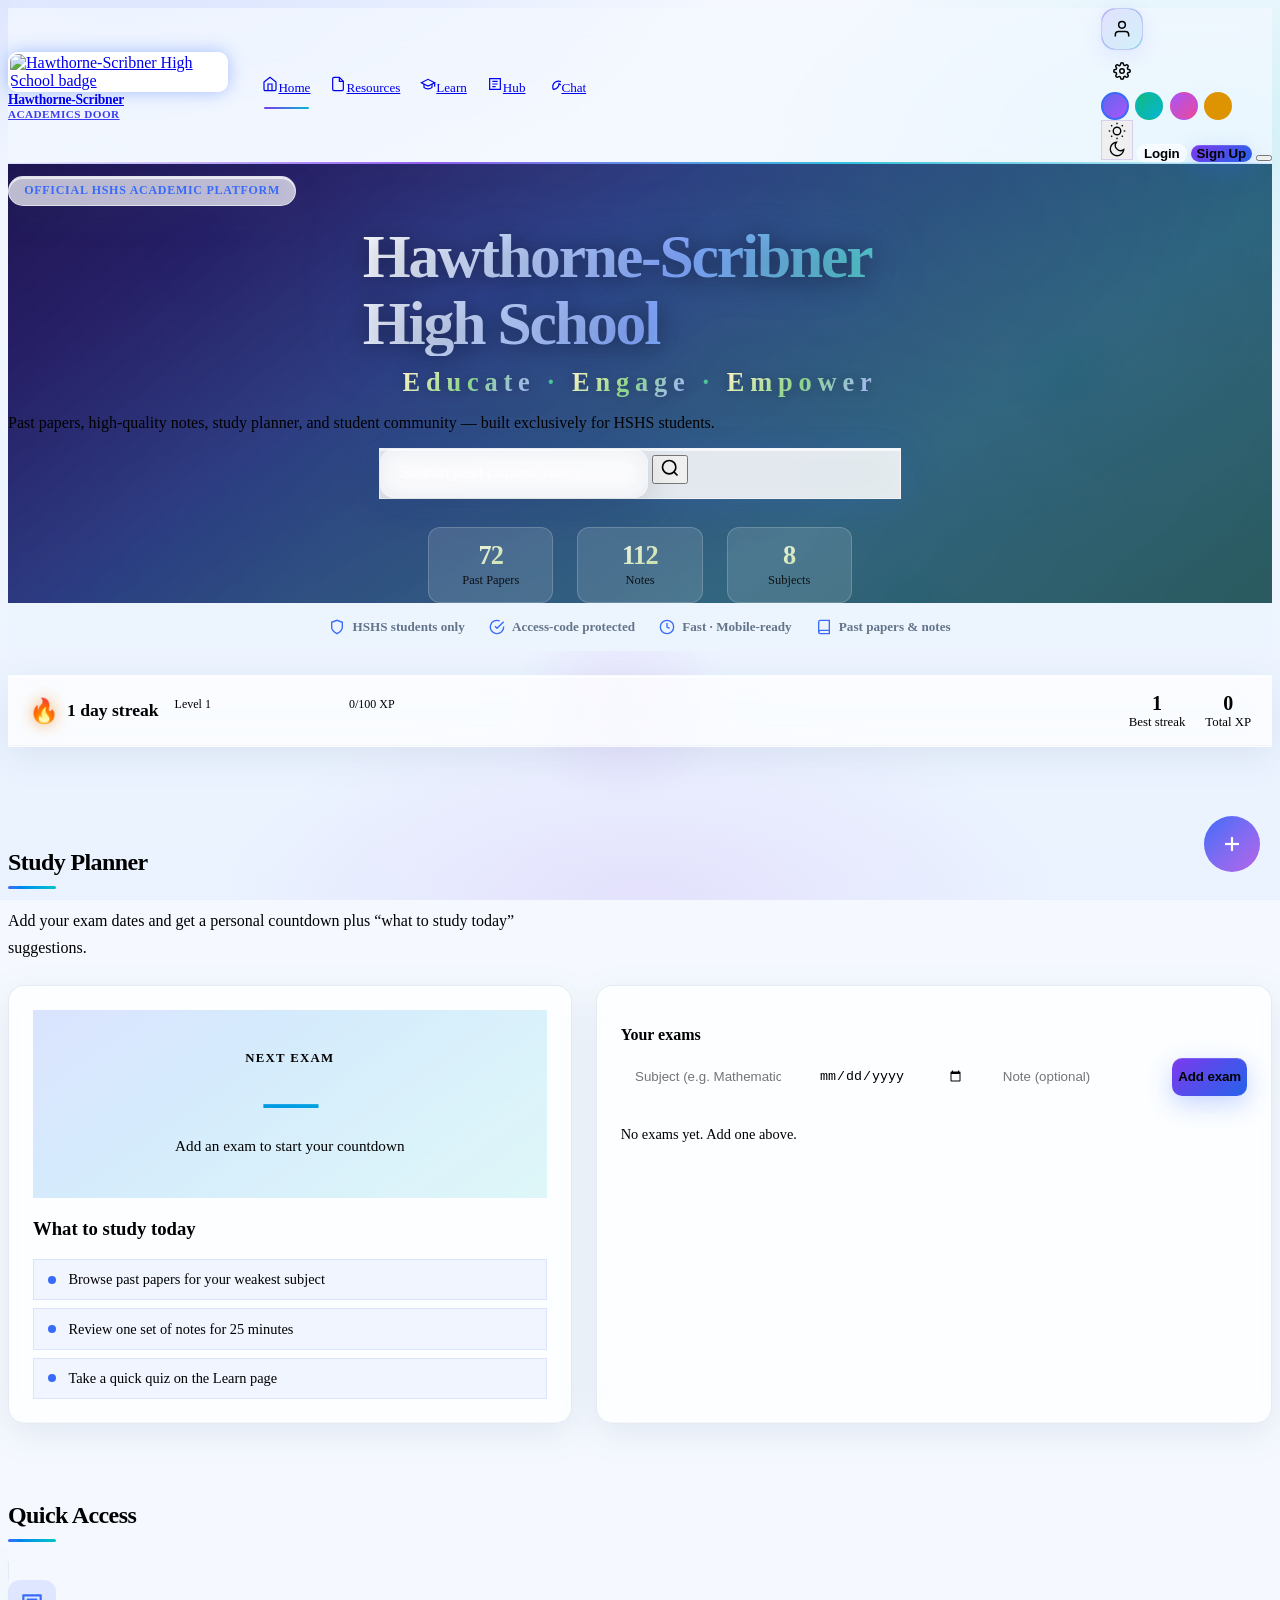
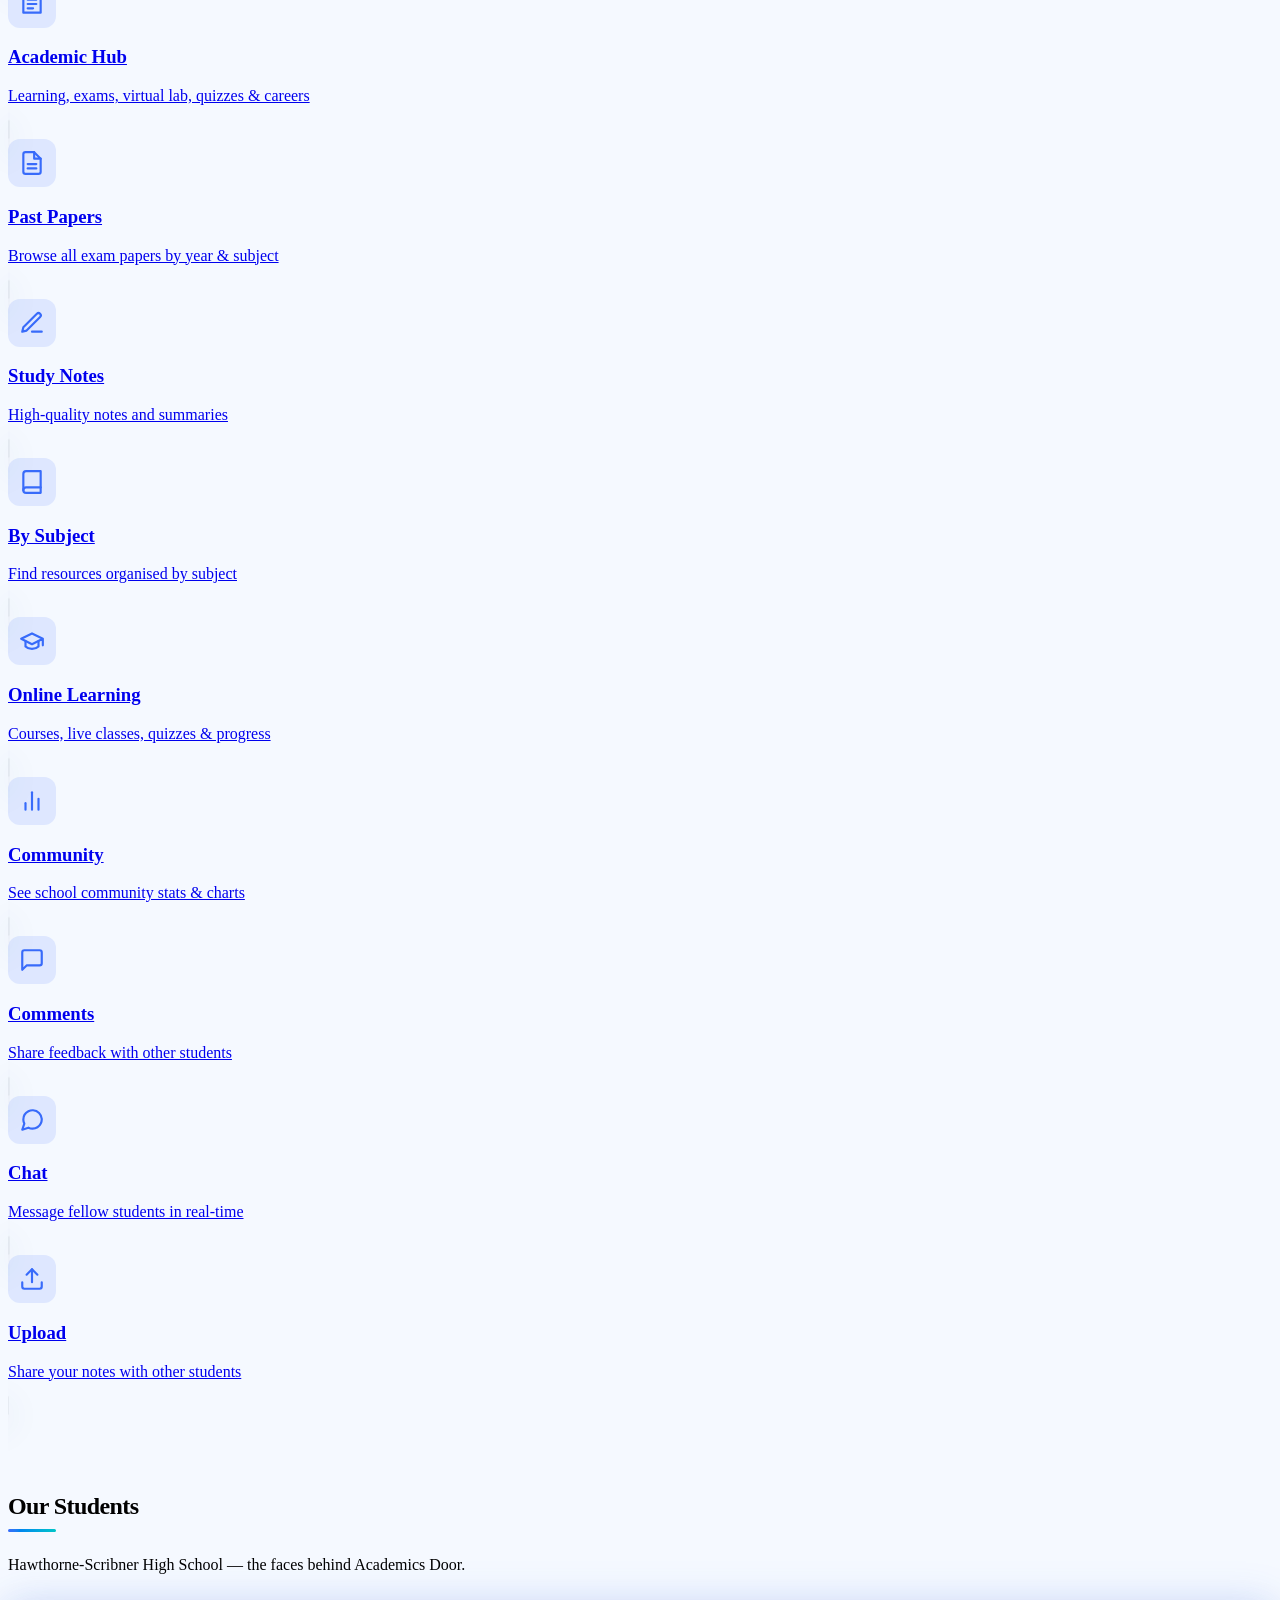
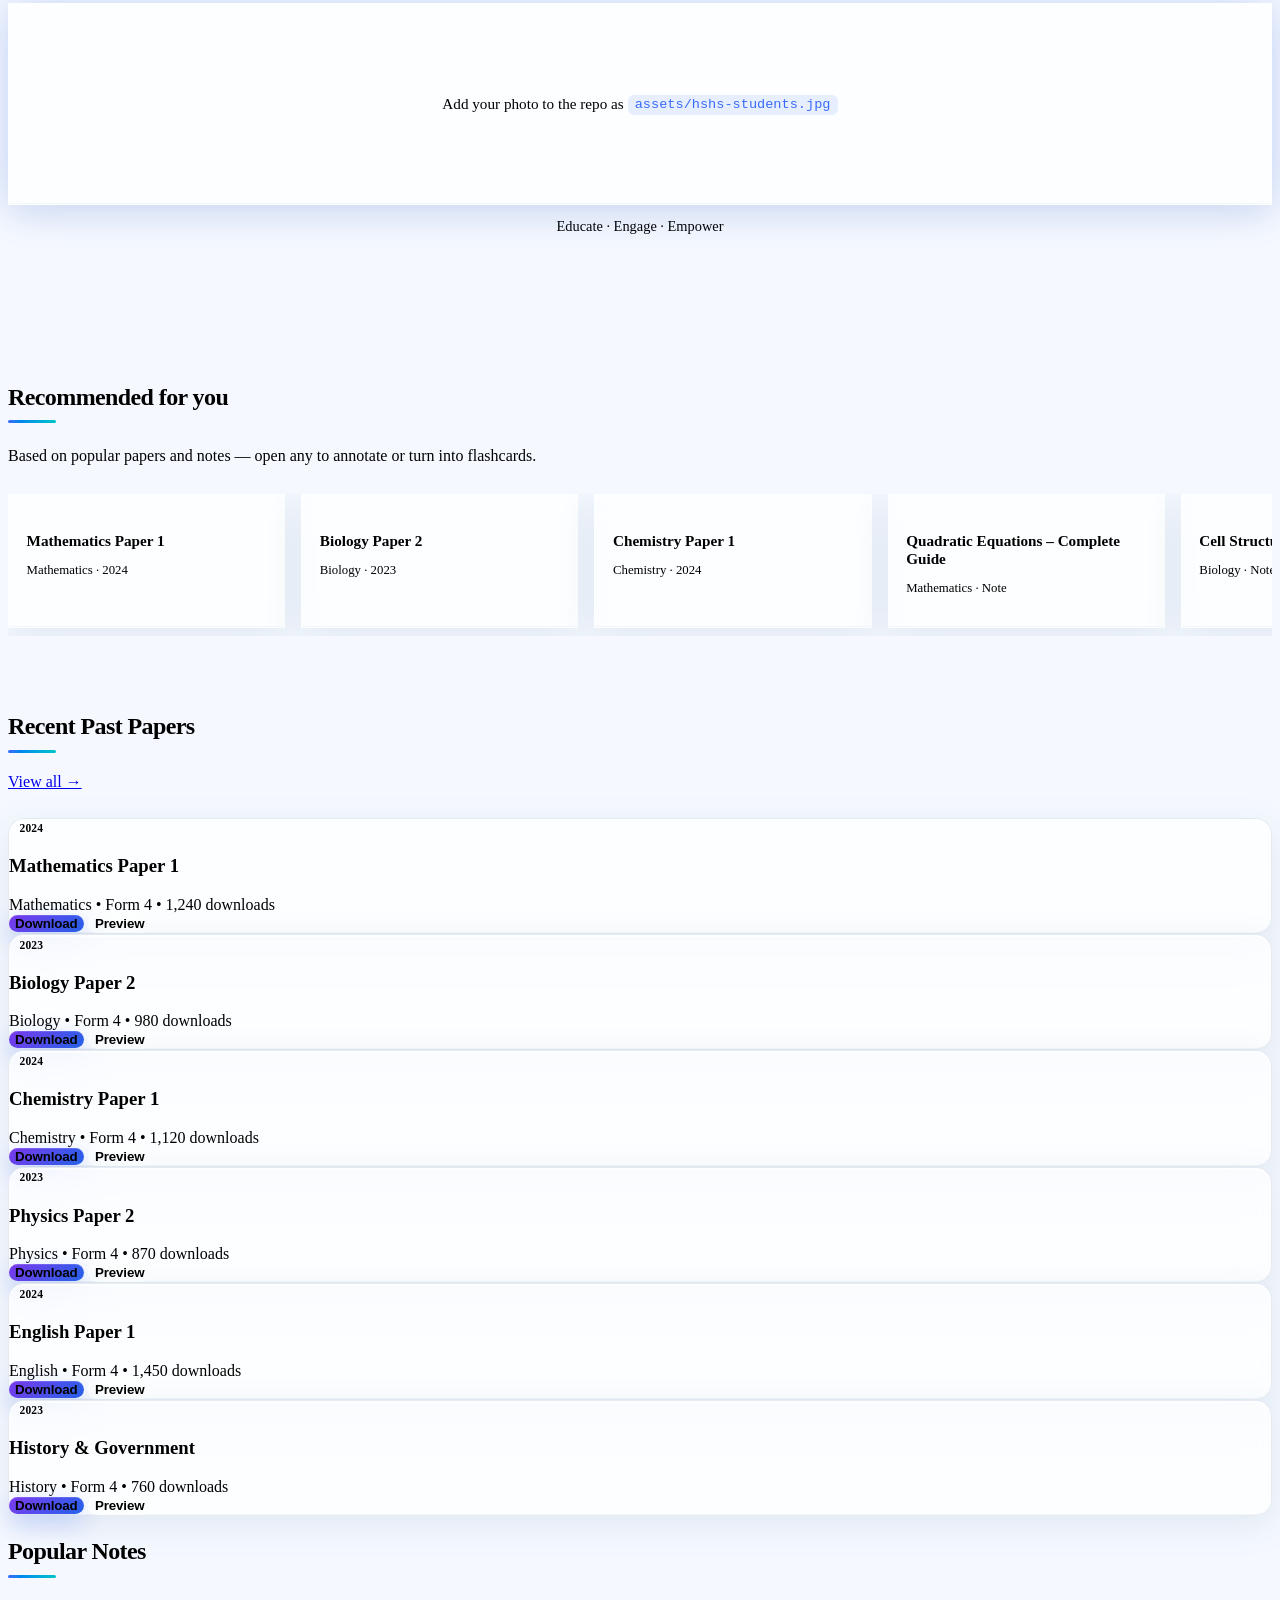
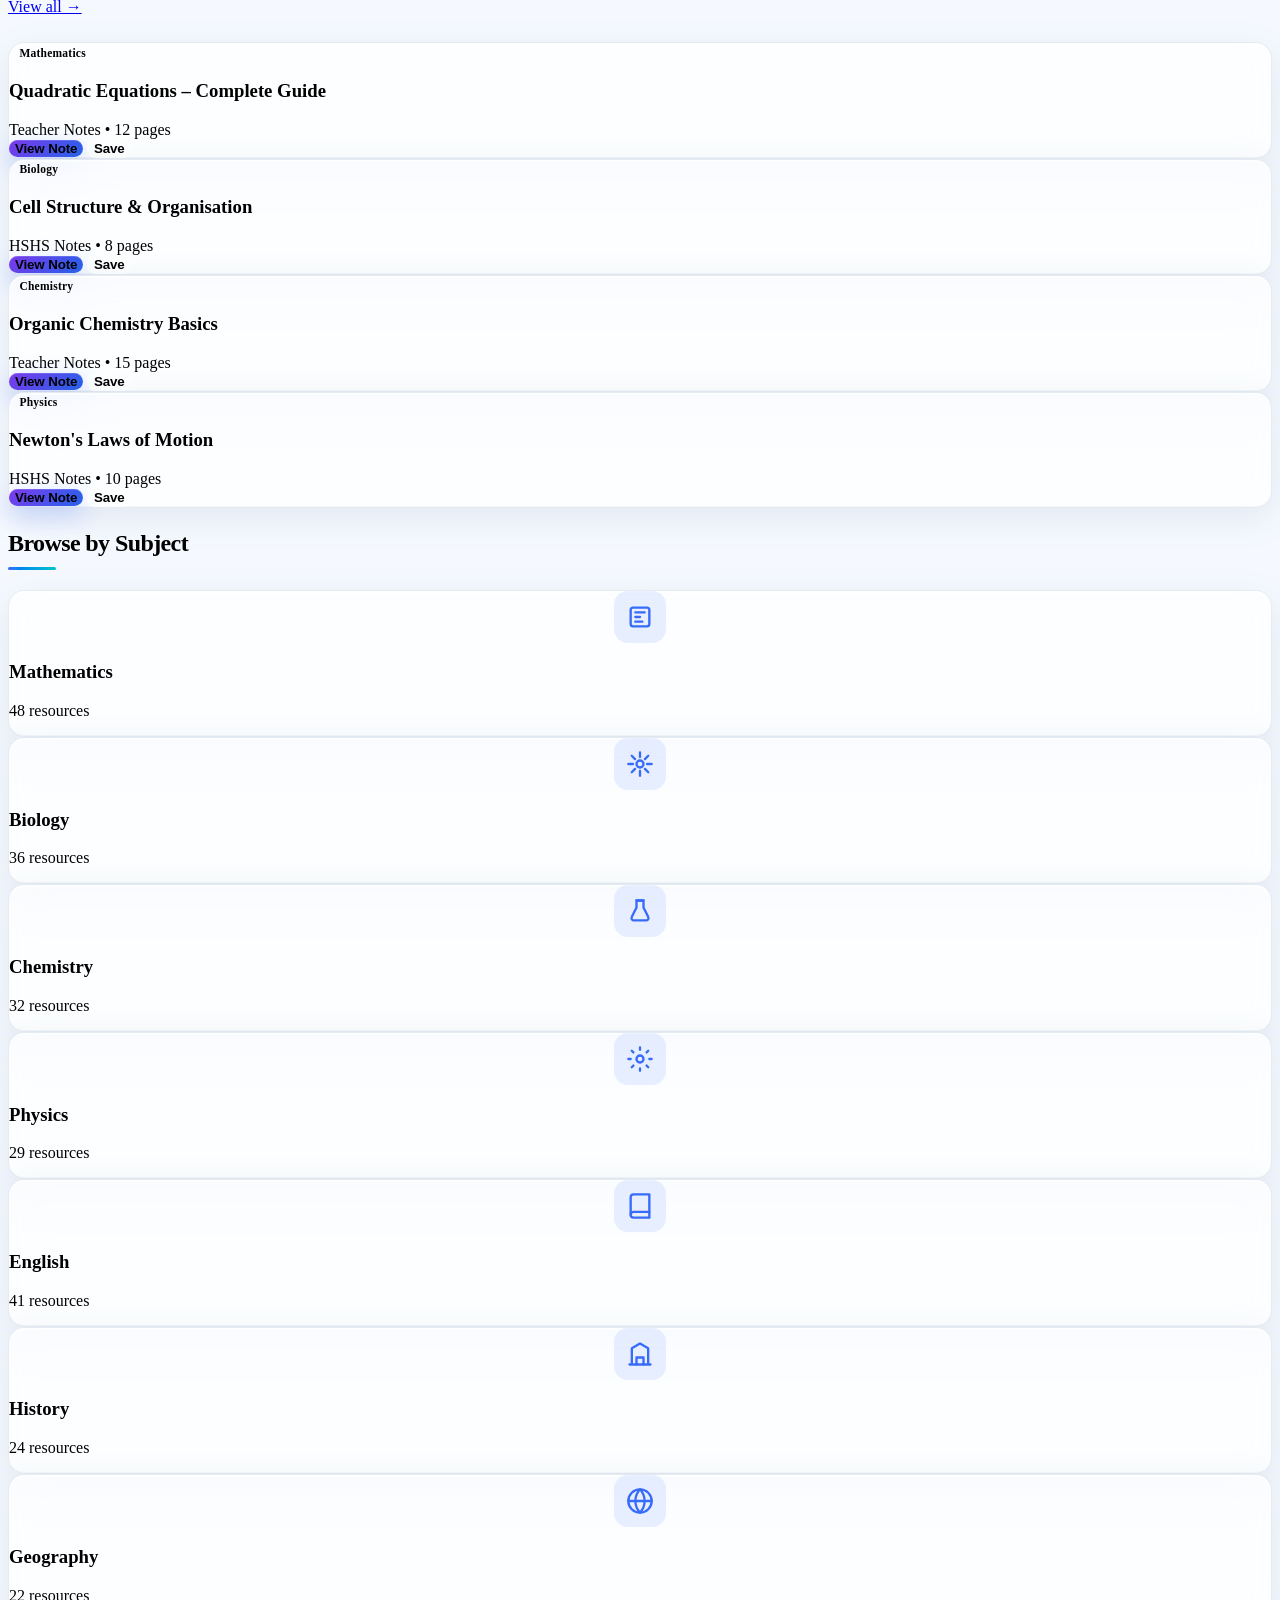
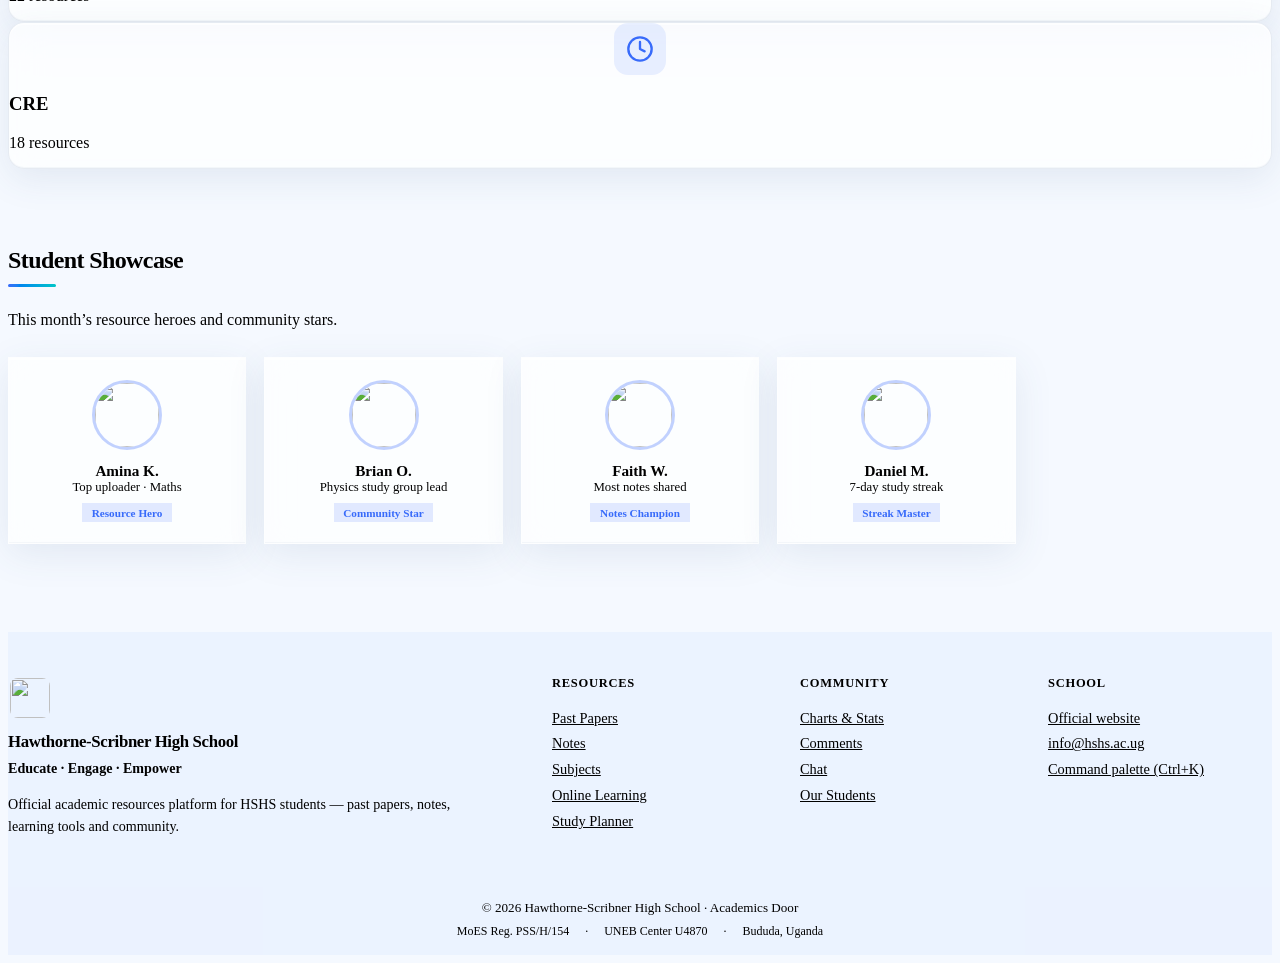
==== commit 7d20850a: "Professional upgrade: trust bar, refined footer, link professional.css" ====
--- a/index.html
+++ b/index.html
@@ -27,6 +27,7 @@
   </script>
   <link rel="stylesheet" href="css/premium-ui.css?v=20261005">
   <link rel="stylesheet" href="css/ambient-bg.css?v=20261007" />
+  <link rel="stylesheet" href="css/professional.css?v=20261024" />
 </head>
 <body class="is-intro-locked">
   <div class="hshs-orbs" aria-hidden="true"><span></span><span></span><span></span><span></span></div>
@@ -78,13 +79,13 @@
     <div class="hero-grid" aria-hidden="true"></div>
     <div class="hero-particles" aria-hidden="true"></div>
     <div class="container hero-content">
-      <p class="school-badge reveal">Your Gateway to Academic Performance</p>
+      <p class="school-badge reveal">Official HSHS Academic Platform</p>
       <h1 class="hero-title">Hawthorne-Scribner High School</h1>
       <p class="hero-motto">
         <span>Educate</span><span class="motto-dot" aria-hidden="true">·</span><span>Engage</span><span class="motto-dot" aria-hidden="true">·</span><span>Empower</span>
       </p>
       <p class="hero-subtitle">
-        Access past papers, high-quality notes, study planner, and community — all in one clean, fast platform. Press <kbd style="padding:0.1em 0.4em;border-radius:4px;background:oklch(1 0 0 / 0.2);font-size:0.85em">Ctrl+K</kbd> for commands.
+        Past papers, high-quality notes, study planner, and student community — built exclusively for HSHS students.
       </p>
 
       <div class="search-box" role="search">
@@ -116,6 +117,25 @@
     </div>
   </section>
 
+  <div class="trust-bar" role="region" aria-label="Platform trust signals">
+    <span class="trust-item">
+      <svg viewBox="0 0 24 24" fill="none" stroke="currentColor" stroke-width="2"><path d="M12 22s8-4 8-10V5l-8-3-8 3v7c0 6 8 10 8 10z"/></svg>
+      HSHS students only
+    </span>
+    <span class="trust-item">
+      <svg viewBox="0 0 24 24" fill="none" stroke="currentColor" stroke-width="2"><path d="M22 11.08V12a10 10 0 1 1-5.93-9.14"/><polyline points="22 4 12 14.01 9 11.01"/></svg>
+      Access-code protected
+    </span>
+    <span class="trust-item">
+      <svg viewBox="0 0 24 24" fill="none" stroke="currentColor" stroke-width="2"><circle cx="12" cy="12" r="10"/><polyline points="12 6 12 12 16 14"/></svg>
+      Fast · Mobile-ready
+    </span>
+    <span class="trust-item">
+      <svg viewBox="0 0 24 24" fill="none" stroke="currentColor" stroke-width="2"><path d="M4 19.5A2.5 2.5 0 0 1 6.5 17H20"/><path d="M6.5 2H20v20H6.5A2.5 2.5 0 0 1 4 19.5v-15A2.5 2.5 0 0 1 6.5 2z"/></svg>
+      Past papers & notes
+    </span>
+  </div>
+
   <section class="section" style="padding-block: 1.5rem 0" aria-label="Your progress">
     <div class="container">
       <div class="streak-bar" id="streakBar"></div>
@@ -216,7 +236,7 @@
         <img class="logo-badge footer-badge" src="https://hawthorne-scribner.ac.ug/wp-content/uploads/2024/12/Hawthorne-Scribner-Badge-png-768x771.png" alt="" width="48" height="48" />
         <strong>Hawthorne-Scribner High School</strong>
         <p class="footer-motto">Educate · Engage · Empower</p>
-        <p>Empowering students with quality academic resources.</p>
+        <p>Official academic resources platform for HSHS students — past papers, notes, learning tools and community.</p>
       </div>
       <div class="footer-links">
         <div>
@@ -235,10 +255,9 @@
           <a href="#students-photo">Our Students</a>
         </div>
         <div>
-          <h4>Support</h4>
-          <a href="#">Help Center</a>
-          <a href="#">Contact</a>
-          <a href="#">Privacy Policy</a>
+          <h4>School</h4>
+          <a href="https://hawthorne-scribner.ac.ug/" target="_blank" rel="noopener">Official website</a>
+          <a href="mailto:info@hshs.ac.ug">info@hshs.ac.ug</a>
           <a href="#" onclick="window.HSHSAdvanced&&HSHSAdvanced.openCommandPalette();return false">Command palette (Ctrl+K)</a>
         </div>
       </div>
@@ -246,6 +265,13 @@
     <div class="footer-bottom">
       <div class="container">
         <p>&copy; 2026 Hawthorne-Scribner High School · Academics Door</p>
+        <div class="footer-accreditation">
+          <span>MoES Reg. PSS/H/154</span>
+          <span>·</span>
+          <span>UNEB Center U4870</span>
+          <span>·</span>
+          <span>Bududa, Uganda</span>
+        </div>
       </div>
     </div>
   </footer>
--- a/css/ambient-bg.css
+++ b/css/ambient-bg.css
@@ -2,6 +2,8 @@
    HSHS Academics Door — Global ambient backgrounds & colors
    Applied on every page for a cohesive, cinematic look
    ============================================================ */
+
+@import url("glass.css?v=20261007");
 
 /* —— Core color tokens (light) —— */
 :root {
@@ -92,7 +94,7 @@
   z-index: 1;
 }
 
-/* —— Floating orbs (inject via class on main wrappers) —— */
+/* —— Floating orbs —— */
 .hshs-orbs {
   position: fixed;
   inset: 0;
@@ -142,7 +144,7 @@
   75% { transform: translate(6px, 14px) scale(1.03); }
 }
 
-/* —— Section / card glass lift —— */
+/* —— Section positioning —— */
 .section,
 .ah-section,
 .planner-section,
@@ -157,25 +159,7 @@
   position: relative;
 }
 
-.card,
-.paper-card,
-.subject-card,
-.planner-card,
-.feature-card,
-.exam-panel,
-.resource,
-.ah-container .stats div,
-.course-card,
-.progress-card,
-.live-card,
-.chart-card,
-.comment-form-card,
-.comment-item {
-  backdrop-filter: blur(12px);
-  -webkit-backdrop-filter: blur(12px);
-}
-
-/* —— Header glass —— */
+/* —— Header glass (base; glass.css refines) —— */
 .header,
 .ah-header {
   background: color-mix(in oklch, var(--page-bg) 72%, transparent) !important;
--- a/css/professional.css
+++ b/css/professional.css
@@ -0,0 +1,479 @@
+/* ============================================================
+   HSHS Academics Door — Professional Design Layer
+   Elevates the whole platform: spacing, type, cards, trust UI
+   ============================================================ */
+
+:root {
+  --pro-radius: 16px;
+  --pro-radius-sm: 12px;
+  --pro-radius-xs: 10px;
+  --pro-shadow: 0 4px 24px oklch(0.2 0.04 265 / 0.06);
+  --pro-shadow-lg: 0 16px 48px oklch(0.2 0.04 265 / 0.1);
+  --pro-shadow-hover: 0 20px 50px oklch(0.25 0.06 265 / 0.14);
+  --pro-border: color-mix(in oklch, var(--border, #e2e8f0) 85%, transparent);
+}
+
+/* ---- Typography hierarchy ---- */
+h1, .hero-title, .learn-hero h1 {
+  letter-spacing: -0.035em;
+  line-height: 1.12;
+  font-weight: 800;
+}
+
+h2, .section-title {
+  letter-spacing: -0.025em;
+  font-weight: 700;
+  line-height: 1.25;
+}
+
+.section-lead {
+  font-size: 1rem;
+  line-height: 1.65;
+  max-width: 36rem;
+}
+
+/* ---- Header refinement ---- */
+.header {
+  box-shadow:
+    0 1px 0 color-mix(in oklch, var(--border) 80%, transparent),
+    0 8px 32px oklch(0.2 0.04 265 / 0.04) !important;
+}
+
+.logo-name {
+  font-weight: 700;
+  letter-spacing: -0.02em;
+}
+
+.logo-sub {
+  font-size: 0.72rem;
+  font-weight: 600;
+  letter-spacing: 0.04em;
+  text-transform: uppercase;
+  opacity: 0.75;
+}
+
+/* ---- Buttons ---- */
+.btn {
+  font-weight: 600;
+  letter-spacing: -0.01em;
+  border-radius: var(--pro-radius-xs);
+  transition:
+    transform 0.2s cubic-bezier(0.2, 0.8, 0.2, 1),
+    box-shadow 0.25s ease,
+    filter 0.2s ease;
+}
+
+.btn-primary {
+  box-shadow:
+    0 8px 24px color-mix(in oklch, var(--primary, #6366f1) 28%, transparent),
+    inset 0 1px 0 oklch(1 0 0 / 0.15) !important;
+}
+
+.btn-primary:hover {
+  transform: translateY(-2px);
+  filter: brightness(1.05);
+}
+
+.btn-primary:active {
+  transform: translateY(0);
+}
+
+.btn-outline {
+  border-width: 1.5px;
+  background: color-mix(in oklch, var(--bg-card, #fff) 80%, transparent);
+}
+
+.btn-outline:hover {
+  border-color: var(--primary, #6366f1);
+  color: var(--primary, #6366f1);
+  background: color-mix(in oklch, var(--primary, #6366f1) 8%, transparent);
+}
+
+/* ---- Cards — consistent premium surface ---- */
+.card,
+.paper-card,
+.subject-card,
+.planner-card,
+.learn-feature,
+.course-card,
+.live-card,
+.chart-card,
+.comment-form-card,
+.cert-card,
+.community-stat,
+.progress-card,
+.progress-stat,
+.assess-item {
+  border-radius: var(--pro-radius) !important;
+  border: 1px solid var(--pro-border) !important;
+  box-shadow: var(--pro-shadow);
+  transition:
+    transform 0.28s cubic-bezier(0.2, 0.8, 0.2, 1),
+    box-shadow 0.28s ease,
+    border-color 0.25s ease !important;
+}
+
+.card:hover,
+.paper-card:hover,
+.subject-card:hover,
+.learn-feature:hover,
+.course-card:hover,
+.live-card:hover,
+.chart-card:hover,
+.cert-card:hover,
+.community-stat:hover {
+  transform: translateY(-4px);
+  box-shadow: var(--pro-shadow-hover) !important;
+  border-color: color-mix(in oklch, var(--primary, #6366f1) 35%, var(--border)) !important;
+}
+
+/* ---- Hero polish ---- */
+.hero-with-photo .hero-content,
+.learn-hero .container {
+  position: relative;
+  z-index: 2;
+}
+
+.school-badge {
+  display: inline-flex;
+  align-items: center;
+  gap: 0.4rem;
+  font-size: 0.75rem;
+  font-weight: 700;
+  letter-spacing: 0.06em;
+  text-transform: uppercase;
+  padding: 0.4rem 0.95rem;
+  border-radius: 999px;
+  background: color-mix(in oklch, var(--primary, #6366f1) 14%, transparent);
+  border: 1px solid color-mix(in oklch, var(--primary, #6366f1) 28%, transparent);
+  color: var(--primary, #6366f1);
+}
+
+.hero-stats {
+  display: flex;
+  gap: 1.5rem;
+  justify-content: center;
+  flex-wrap: wrap;
+  margin-block-start: 1.75rem;
+}
+
+.hero-stats .stat {
+  text-align: center;
+  min-width: 88px;
+  padding: 0.85rem 1.1rem;
+  border-radius: var(--pro-radius-sm);
+  background: oklch(1 0 0 / 0.12);
+  backdrop-filter: blur(12px);
+  border: 1px solid oklch(1 0 0 / 0.18);
+}
+
+.hero-stats .stat-number {
+  display: block;
+  font-size: 1.65rem;
+  font-weight: 800;
+  letter-spacing: -0.03em;
+  line-height: 1.1;
+}
+
+.hero-stats .stat-label {
+  font-size: 0.78rem;
+  opacity: 0.85;
+  font-weight: 500;
+}
+
+/* ---- Trust bar ---- */
+.trust-bar {
+  display: flex;
+  flex-wrap: wrap;
+  align-items: center;
+  justify-content: center;
+  gap: 0.75rem 1.5rem;
+  padding: 1rem 1.25rem;
+  margin-block: 0;
+  background: color-mix(in oklch, var(--primary, #6366f1) 5%, var(--bg, #f8fafc));
+  border-block: 1px solid color-mix(in oklch, var(--border) 70%, transparent);
+}
+
+.trust-item {
+  display: inline-flex;
+  align-items: center;
+  gap: 0.45rem;
+  font-size: 0.82rem;
+  font-weight: 600;
+  color: var(--text-muted, #64748b);
+}
+
+.trust-item svg {
+  width: 16px;
+  height: 16px;
+  color: var(--primary, #6366f1);
+  flex-shrink: 0;
+}
+
+/* ---- Section spacing ---- */
+.section {
+  padding-block: clamp(2.25rem, 5vw, 3.5rem);
+}
+
+.section-header {
+  margin-block-end: 1.65rem;
+}
+
+/* ---- Footer professional ---- */
+.footer {
+  margin-block-start: 2rem;
+  background:
+    linear-gradient(
+      180deg,
+      color-mix(in oklch, var(--primary, #6366f1) 4%, transparent) 0%,
+      var(--bg-card, #fff) 40%
+    );
+  border-block-start: 1px solid var(--border);
+}
+
+.footer-inner {
+  display: grid;
+  grid-template-columns: 1.4fr 2fr;
+  gap: 2.5rem;
+  padding-block: 2.75rem 2rem;
+}
+
+@media (max-width: 800px) {
+  .footer-inner {
+    grid-template-columns: 1fr;
+    gap: 2rem;
+  }
+}
+
+.footer-brand strong {
+  display: block;
+  font-size: 1.05rem;
+  letter-spacing: -0.02em;
+  margin-block-end: 0.35rem;
+}
+
+.footer-motto {
+  font-weight: 600;
+  color: var(--primary, #6366f1);
+  font-size: 0.88rem;
+  margin-block: 0.25rem 0.65rem;
+}
+
+.footer-brand p {
+  font-size: 0.88rem;
+  color: var(--text-muted);
+  line-height: 1.55;
+  max-width: 28rem;
+}
+
+.footer-links {
+  display: grid;
+  grid-template-columns: repeat(3, 1fr);
+  gap: 1.5rem;
+}
+
+@media (max-width: 600px) {
+  .footer-links {
+    grid-template-columns: 1fr 1fr;
+  }
+}
+
+.footer-links h4 {
+  font-size: 0.78rem;
+  font-weight: 700;
+  text-transform: uppercase;
+  letter-spacing: 0.06em;
+  color: var(--text-muted);
+  margin: 0 0 0.85rem;
+}
+
+.footer-links a {
+  display: block;
+  font-size: 0.9rem;
+  color: var(--text);
+  padding-block: 0.28rem;
+  transition: color 0.2s ease, transform 0.2s ease;
+}
+
+.footer-links a:hover {
+  color: var(--primary, #6366f1);
+  transform: translateX(3px);
+}
+
+.footer-bottom {
+  border-block-start: 1px solid var(--border);
+  padding-block: 1rem;
+  text-align: center;
+}
+
+.footer-bottom p {
+  margin: 0;
+  font-size: 0.82rem;
+  color: var(--text-muted);
+}
+
+.footer-accreditation {
+  display: flex;
+  flex-wrap: wrap;
+  gap: 0.5rem 1rem;
+  justify-content: center;
+  margin-block-start: 0.5rem;
+  font-size: 0.75rem;
+  color: var(--text-muted);
+}
+
+.footer-accreditation span {
+  display: inline-flex;
+  align-items: center;
+  gap: 0.3rem;
+}
+
+/* ---- Search box ---- */
+.search-box {
+  max-width: 520px;
+  margin-inline: auto;
+  position: relative;
+}
+
+.search-box input {
+  border-radius: 14px !important;
+  padding: 0.9rem 3.2rem 0.9rem 1.15rem !important;
+  border: 1.5px solid oklch(1 0 0 / 0.25) !important;
+  background: oklch(1 0 0 / 0.14) !important;
+  backdrop-filter: blur(12px);
+  color: inherit;
+  font-size: 0.98rem;
+  box-shadow: 0 8px 32px oklch(0 0 0 / 0.12);
+}
+
+.search-box input::placeholder {
+  color: oklch(1 0 0 / 0.55);
+}
+
+.search-box input:focus {
+  border-color: oklch(1 0 0 / 0.45) !important;
+  outline: none;
+  box-shadow: 0 0 0 3px oklch(1 0 0 / 0.12), 0 8px 32px oklch(0 0 0 / 0.15);
+}
+
+/* ---- Badges ---- */
+.badge {
+  font-size: 0.72rem;
+  font-weight: 700;
+  letter-spacing: 0.02em;
+  padding: 0.28rem 0.65rem;
+  border-radius: 8px;
+}
+
+/* ---- Verified platform notice ---- */
+.platform-badge {
+  display: inline-flex;
+  align-items: center;
+  gap: 0.4rem;
+  font-size: 0.78rem;
+  font-weight: 600;
+  padding: 0.35rem 0.75rem;
+  border-radius: 999px;
+  background: color-mix(in oklch, oklch(0.62 0.16 155) 12%, transparent);
+  color: oklch(0.45 0.14 155);
+  border: 1px solid color-mix(in oklch, oklch(0.62 0.16 155) 28%, transparent);
+}
+
+[data-theme="dark"] .platform-badge {
+  color: oklch(0.78 0.12 155);
+}
+
+/* ---- Learn page specific ---- */
+.learn-hero {
+  padding-block: clamp(2.75rem, 7vw, 4rem) clamp(2.25rem, 5vw, 3rem) !important;
+}
+
+.camera-panel {
+  box-shadow: var(--pro-shadow-lg) !important;
+  border-radius: var(--pro-radius) !important;
+}
+
+.camera-video-wrap {
+  border-radius: 14px !important;
+  box-shadow: inset 0 0 0 1px oklch(1 0 0 / 0.06);
+}
+
+/* ---- Smooth reveals ---- */
+.reveal {
+  opacity: 0;
+  transform: translateY(14px);
+  transition:
+    opacity 0.55s cubic-bezier(0.2, 0.8, 0.2, 1),
+    transform 0.55s cubic-bezier(0.2, 0.8, 0.2, 1);
+}
+
+.reveal.visible {
+  opacity: 1;
+  transform: none;
+}
+
+/* ---- Dark mode adjustments ---- */
+[data-theme="dark"] .card,
+[data-theme="dark"] .paper-card,
+[data-theme="dark"] .subject-card,
+[data-theme="dark"] .planner-card,
+[data-theme="dark"] .learn-feature,
+[data-theme="dark"] .course-card,
+[data-theme="dark"] .live-card,
+[data-theme="dark"] .chart-card,
+[data-theme="dark"] .cert-card {
+  box-shadow: 0 4px 24px oklch(0 0 0 / 0.25);
+}
+
+[data-theme="dark"] .trust-bar {
+  background: color-mix(in oklch, var(--primary, #6366f1) 8%, var(--bg));
+}
+
+[data-theme="dark"] .footer {
+  background:
+    linear-gradient(
+      180deg,
+      color-mix(in oklch, var(--primary, #6366f1) 6%, transparent) 0%,
+      var(--bg) 45%
+    );
+}
+
+/* ---- Mobile refinements ---- */
+@media (max-width: 700px) {
+  .hero-stats {
+    gap: 0.65rem;
+  }
+
+  .hero-stats .stat {
+    min-width: 72px;
+    padding: 0.65rem 0.75rem;
+  }
+
+  .hero-stats .stat-number {
+    font-size: 1.35rem;
+  }
+
+  .trust-bar {
+    gap: 0.5rem 1rem;
+    padding: 0.85rem 1rem;
+  }
+
+  .trust-item {
+    font-size: 0.75rem;
+  }
+}
+
+@media (prefers-reduced-motion: reduce) {
+  .reveal {
+    opacity: 1;
+    transform: none;
+    transition: none;
+  }
+
+  .btn,
+  .card,
+  .paper-card,
+  .subject-card {
+    transition: none !important;
+  }
+}
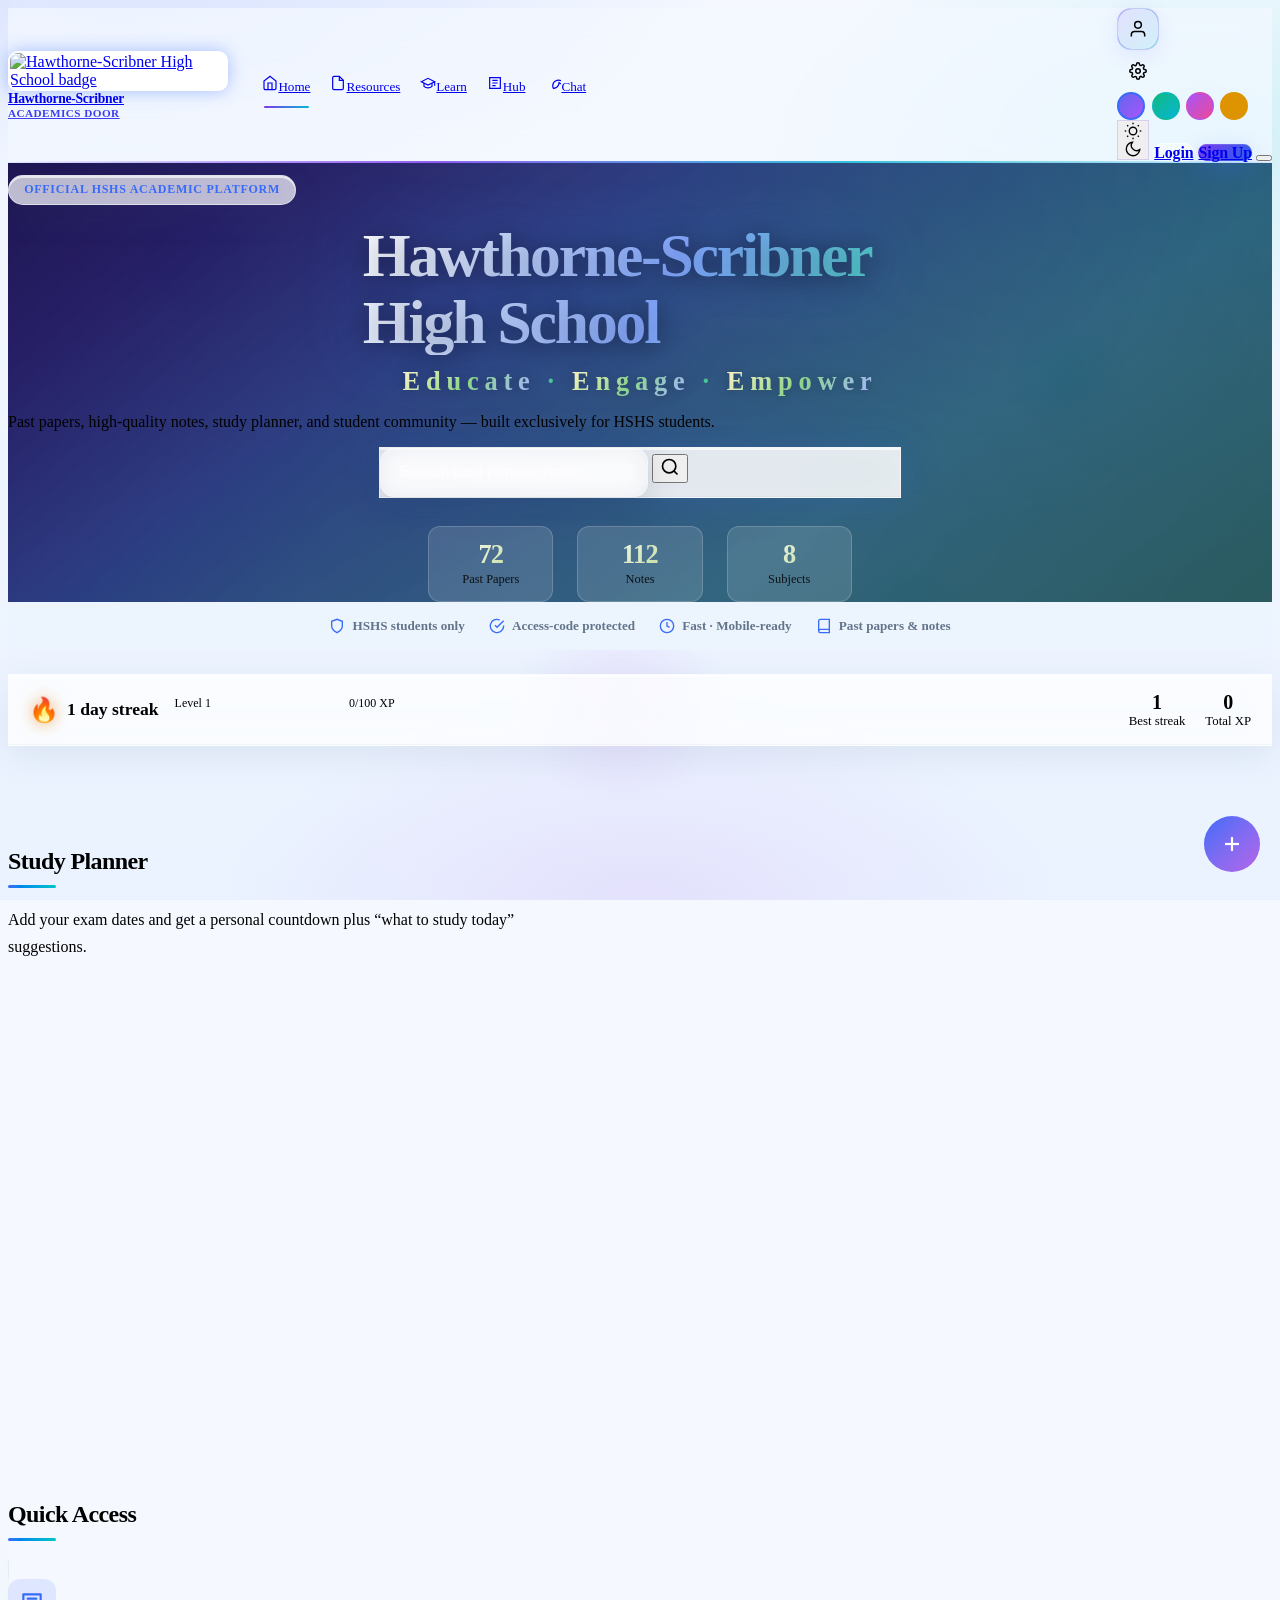
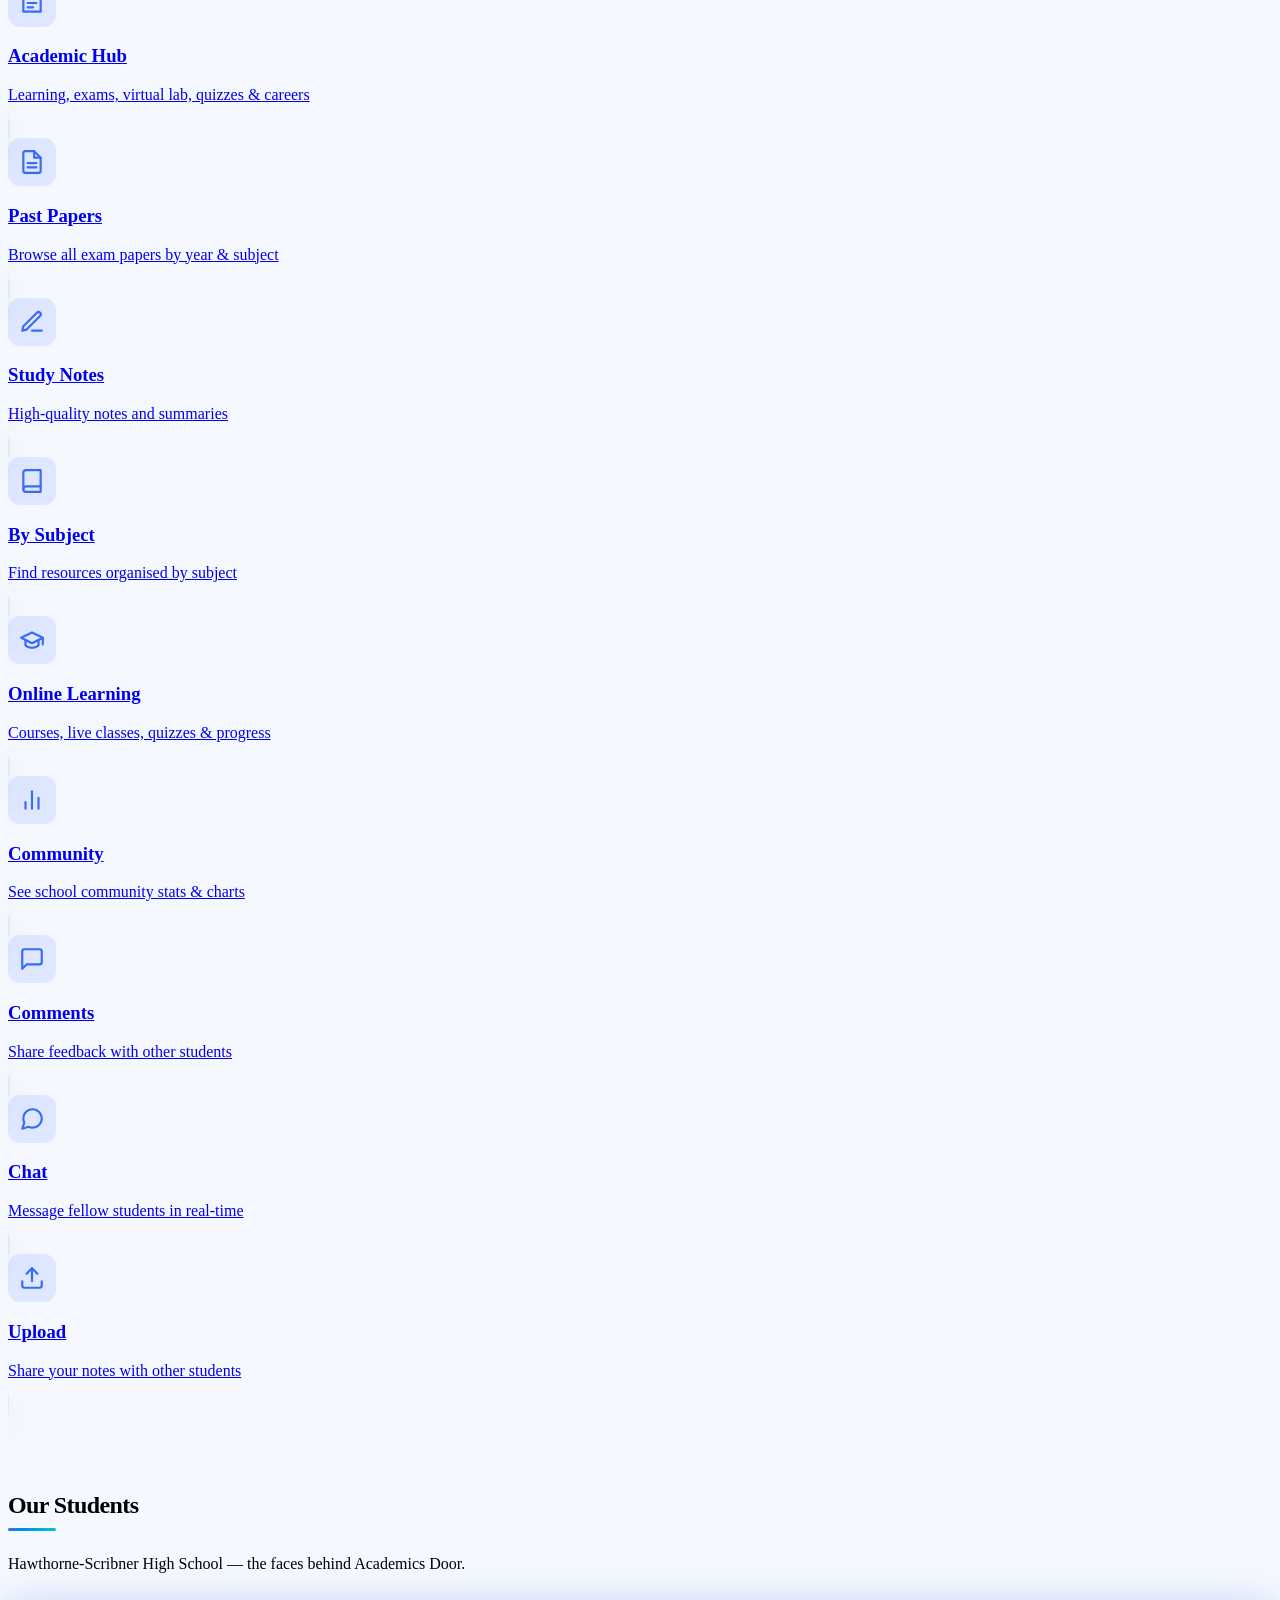
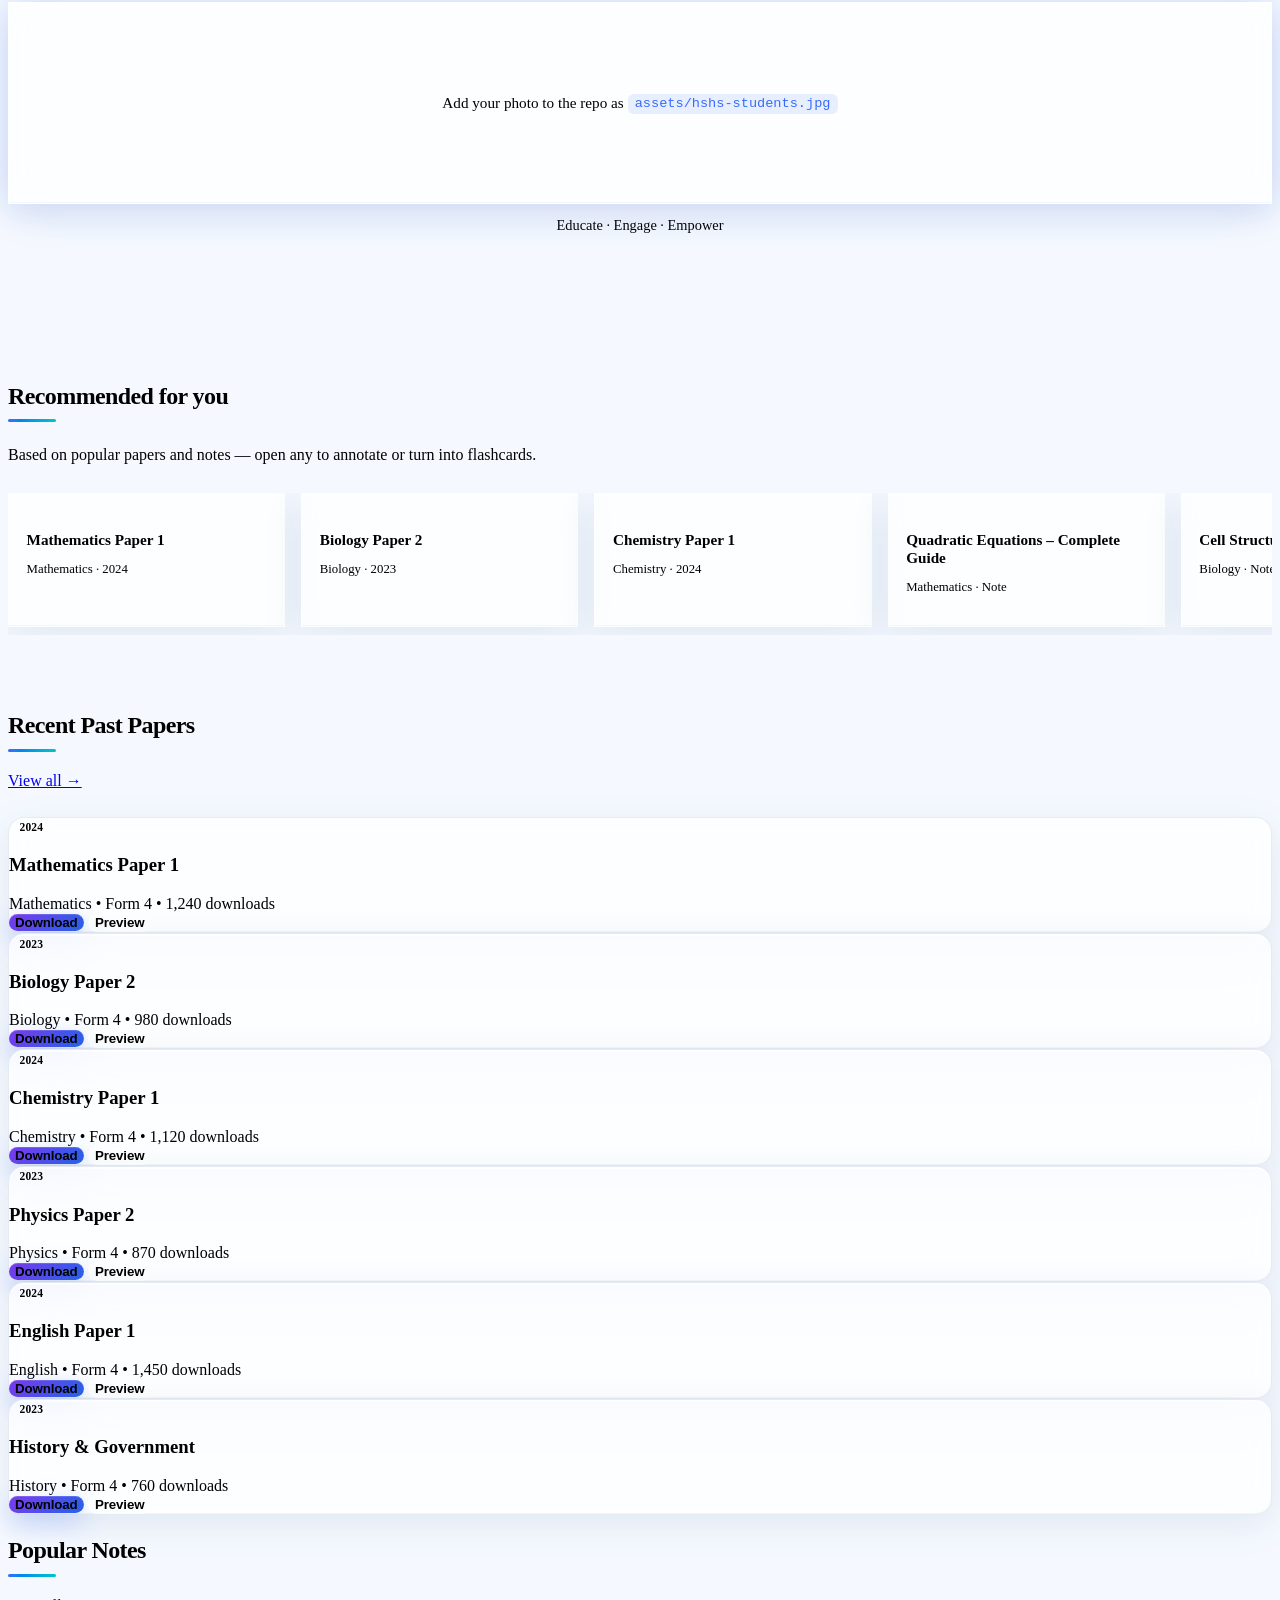
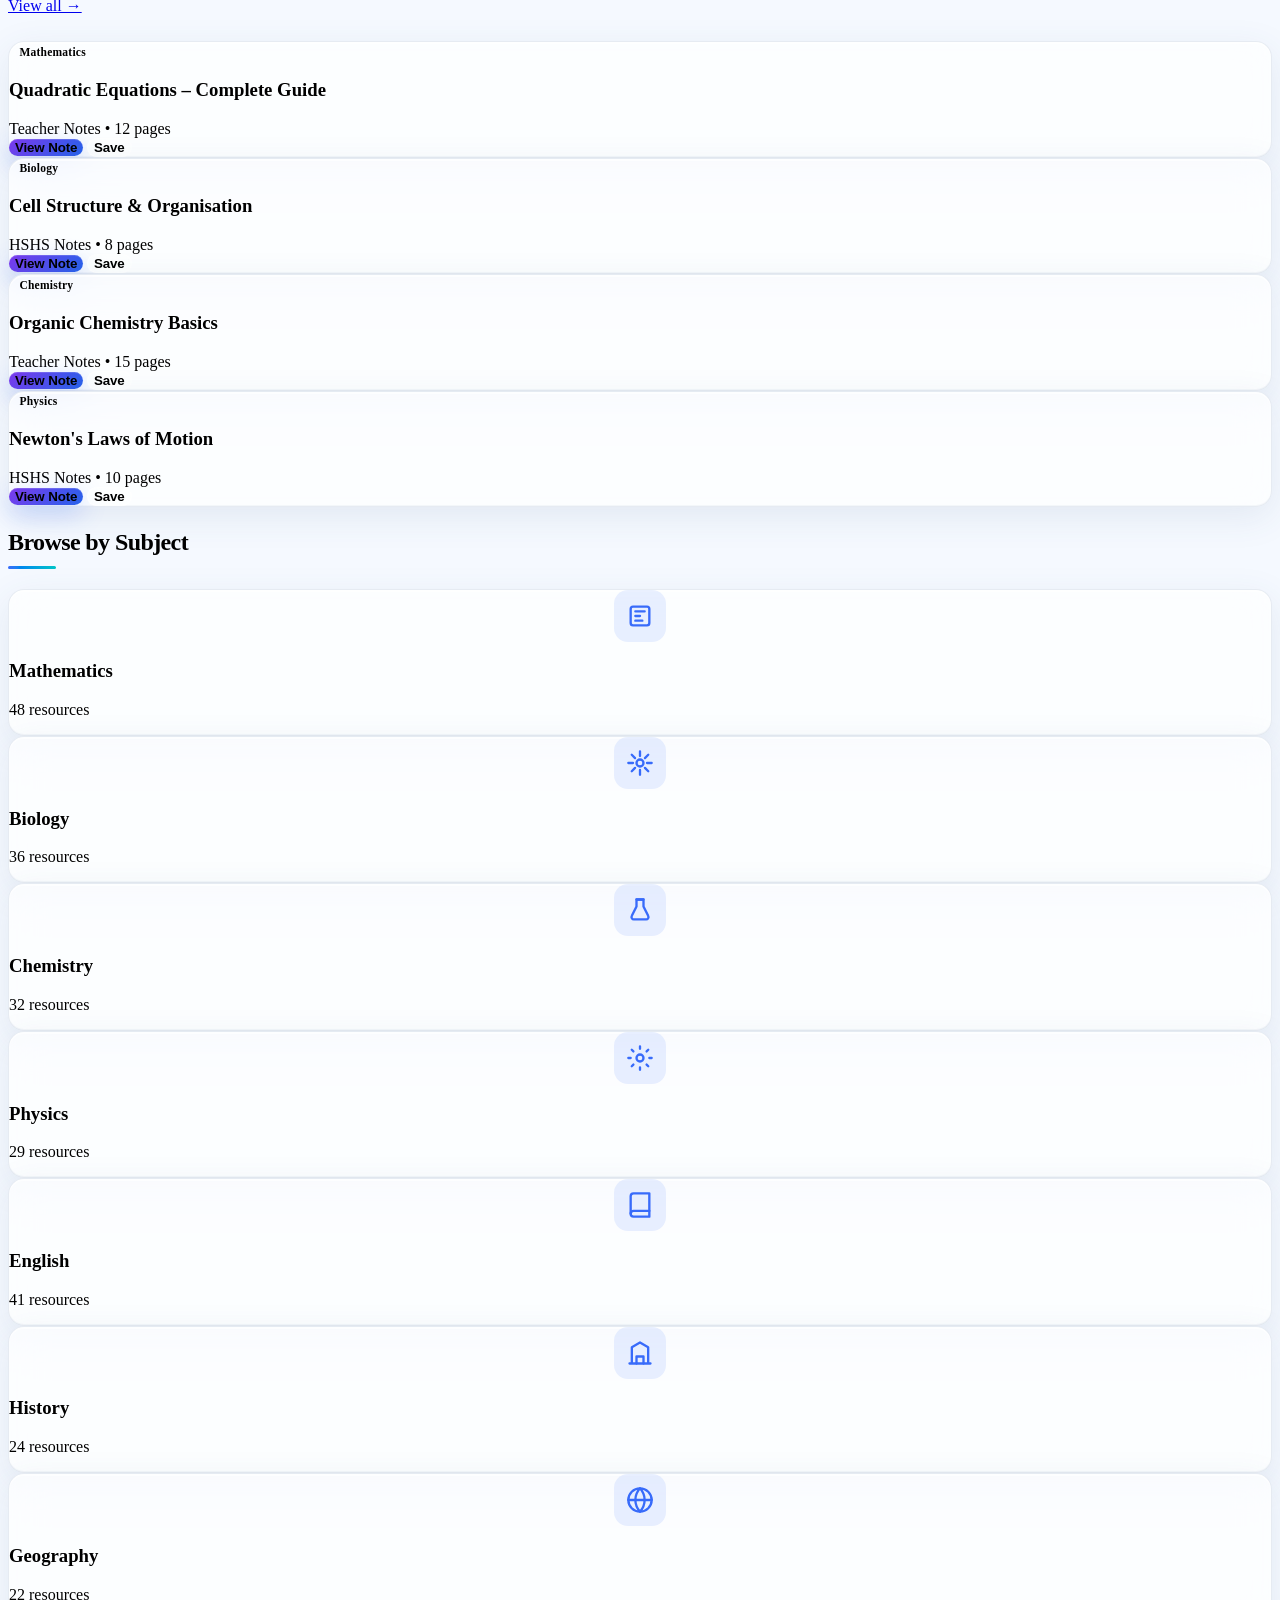
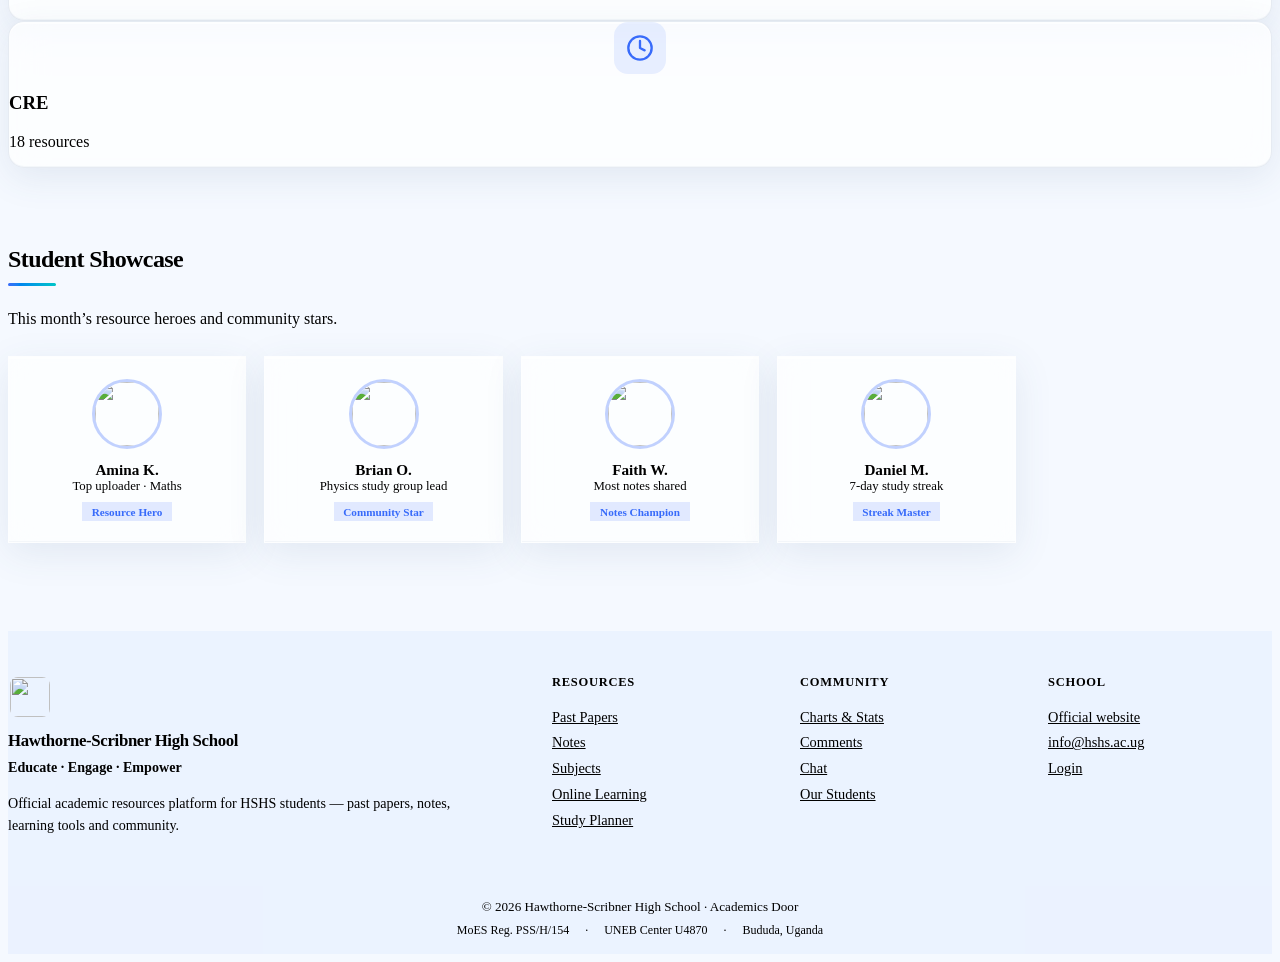
==== commit b2079278: "Point Login and Sign Up buttons to dedicated login page" ====
--- a/index.html
+++ b/index.html
@@ -63,8 +63,8 @@
           <span class="icon-sun" aria-hidden="true"><svg width="18" height="18" viewBox="0 0 24 24" fill="none" stroke="currentColor" stroke-width="2"><circle cx="12" cy="12" r="5"/><line x1="12" y1="1" x2="12" y2="3"/><line x1="12" y1="21" x2="12" y2="23"/><line x1="4.22" y1="4.22" x2="5.64" y2="5.64"/><line x1="18.36" y1="18.36" x2="19.78" y2="19.78"/><line x1="1" y1="12" x2="3" y2="12"/><line x1="21" y1="12" x2="23" y2="12"/><line x1="4.22" y1="19.78" x2="5.64" y2="18.36"/><line x1="18.36" y1="5.64" x2="19.78" y2="4.22"/></svg></span>
           <span class="icon-moon" aria-hidden="true"><svg width="18" height="18" viewBox="0 0 24 24" fill="none" stroke="currentColor" stroke-width="2"><path d="M21 12.79A9 9 0 1 1 11.21 3 7 7 0 0 0 21 12.79z"/></svg></span>
         </button>
-        <button class="btn btn-outline" id="loginBtn" type="button">Login</button>
-        <button class="btn btn-primary" id="signupBtn" type="button">Sign Up</button>
+        <a class="btn btn-outline" id="loginBtn" href="login.html">Login</a>
+        <a class="btn btn-primary" id="signupBtn" href="login.html?mode=signup">Sign Up</a>
         <button class="mobile-menu-btn" id="mobileMenuBtn" aria-label="Open menu" aria-expanded="false" aria-controls="mainNav">
           <span></span><span></span><span></span>
         </button>
@@ -258,7 +258,7 @@
           <h4>School</h4>
           <a href="https://hawthorne-scribner.ac.ug/" target="_blank" rel="noopener">Official website</a>
           <a href="mailto:info@hshs.ac.ug">info@hshs.ac.ug</a>
-          <a href="#" onclick="window.HSHSAdvanced&&HSHSAdvanced.openCommandPalette();return false">Command palette (Ctrl+K)</a>
+          <a href="login.html">Login</a>
         </div>
       </div>
     </div>
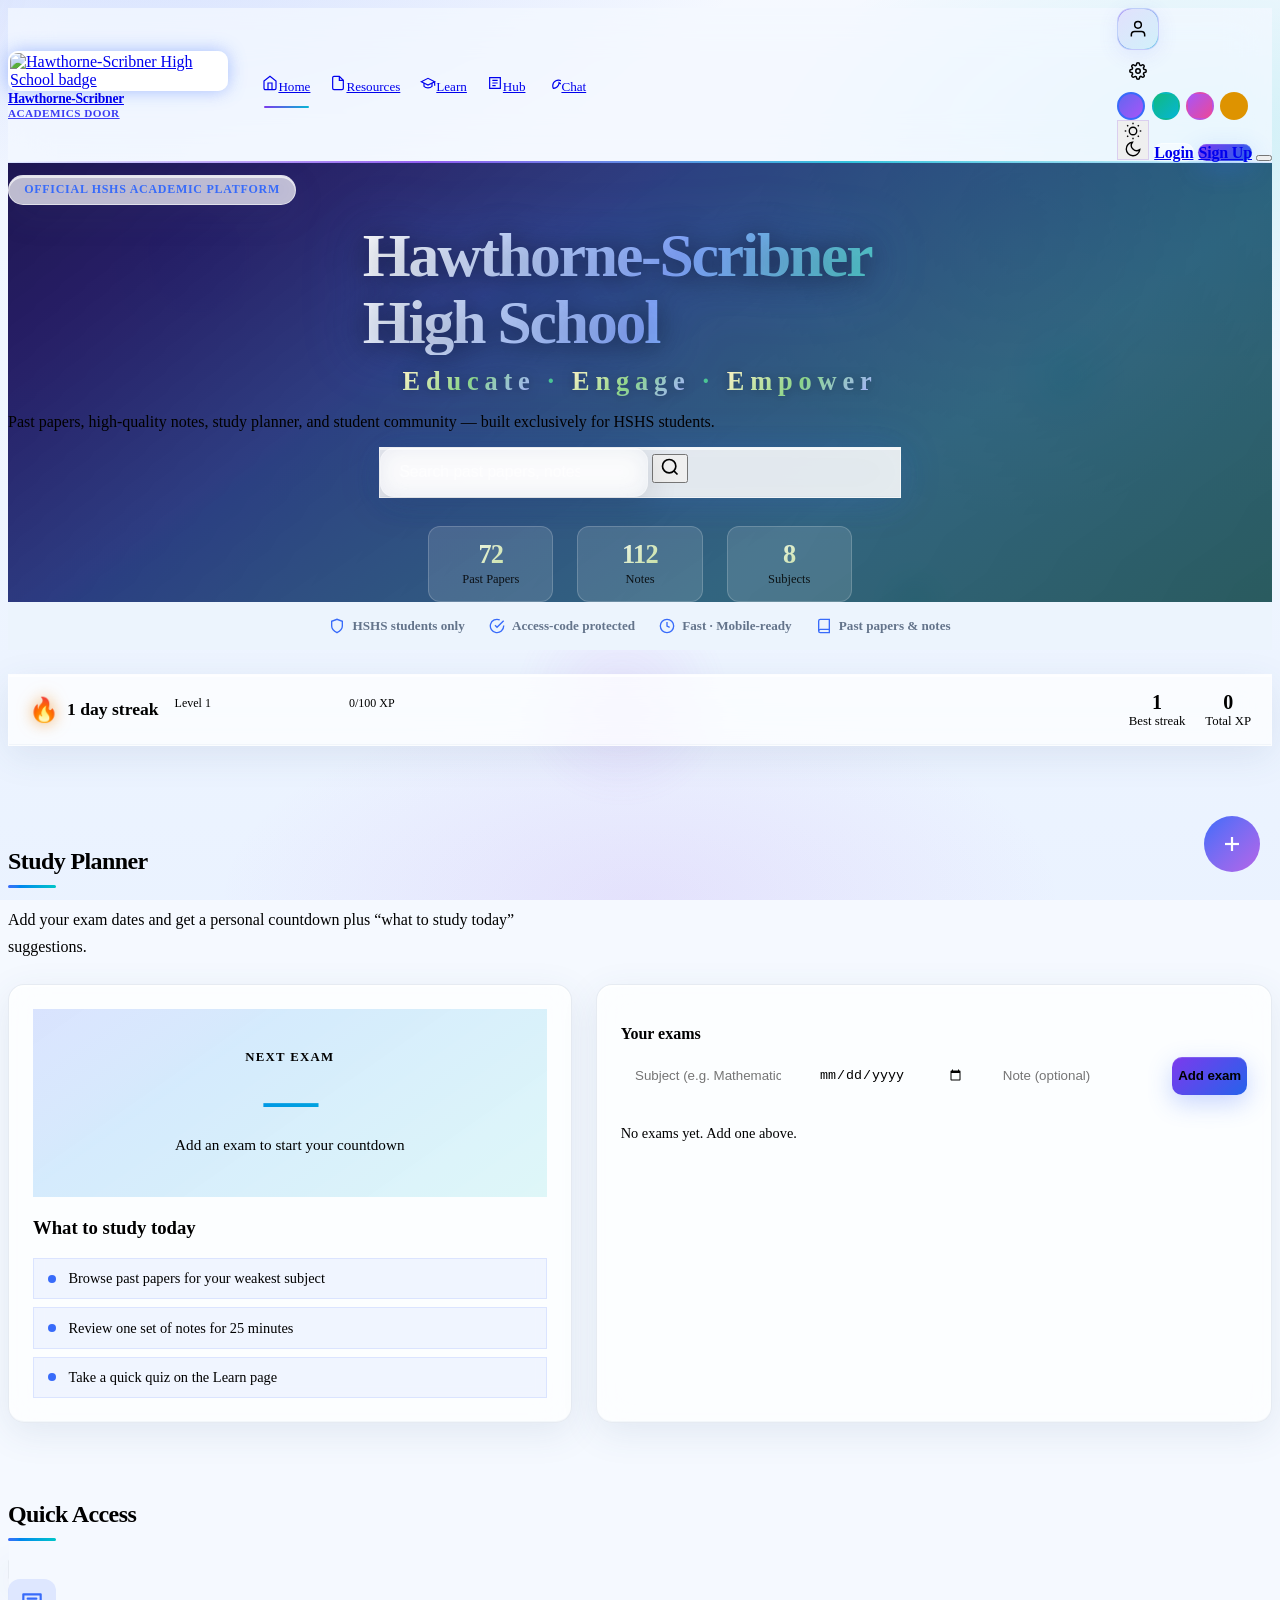
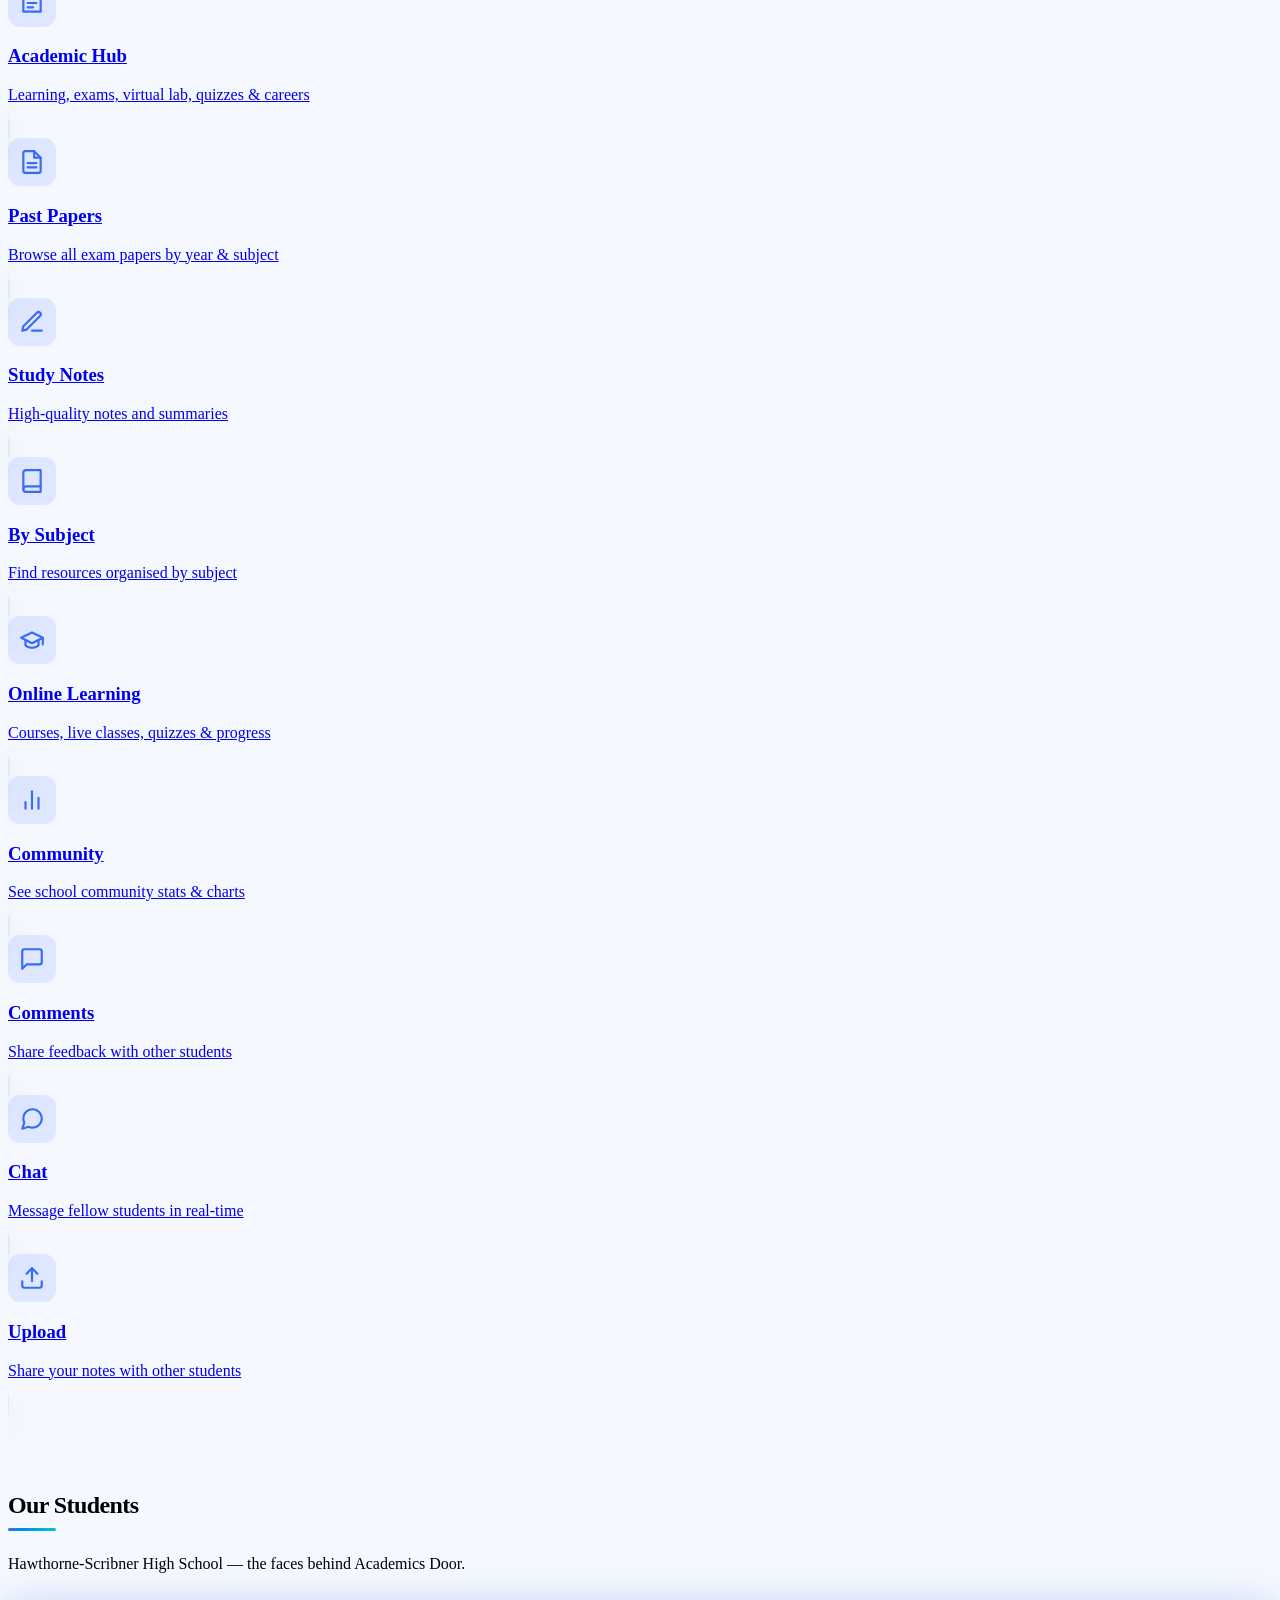
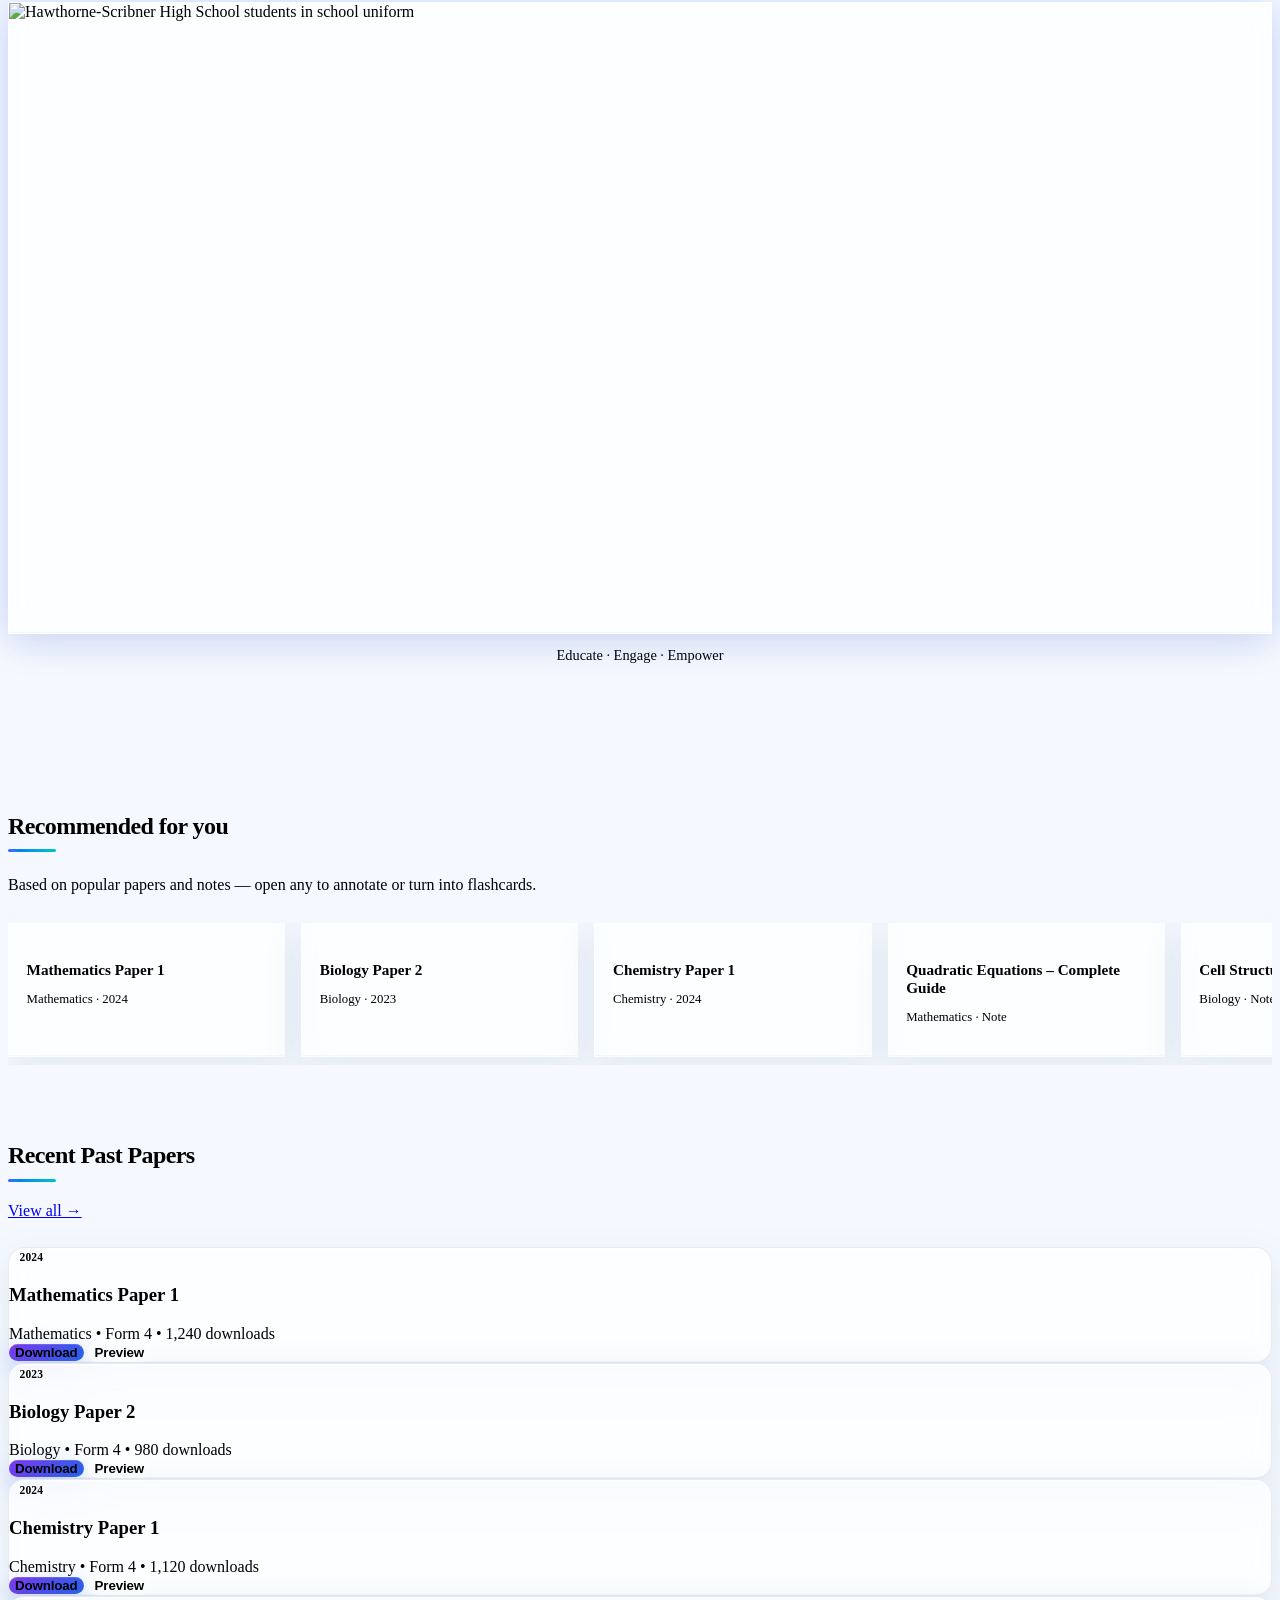
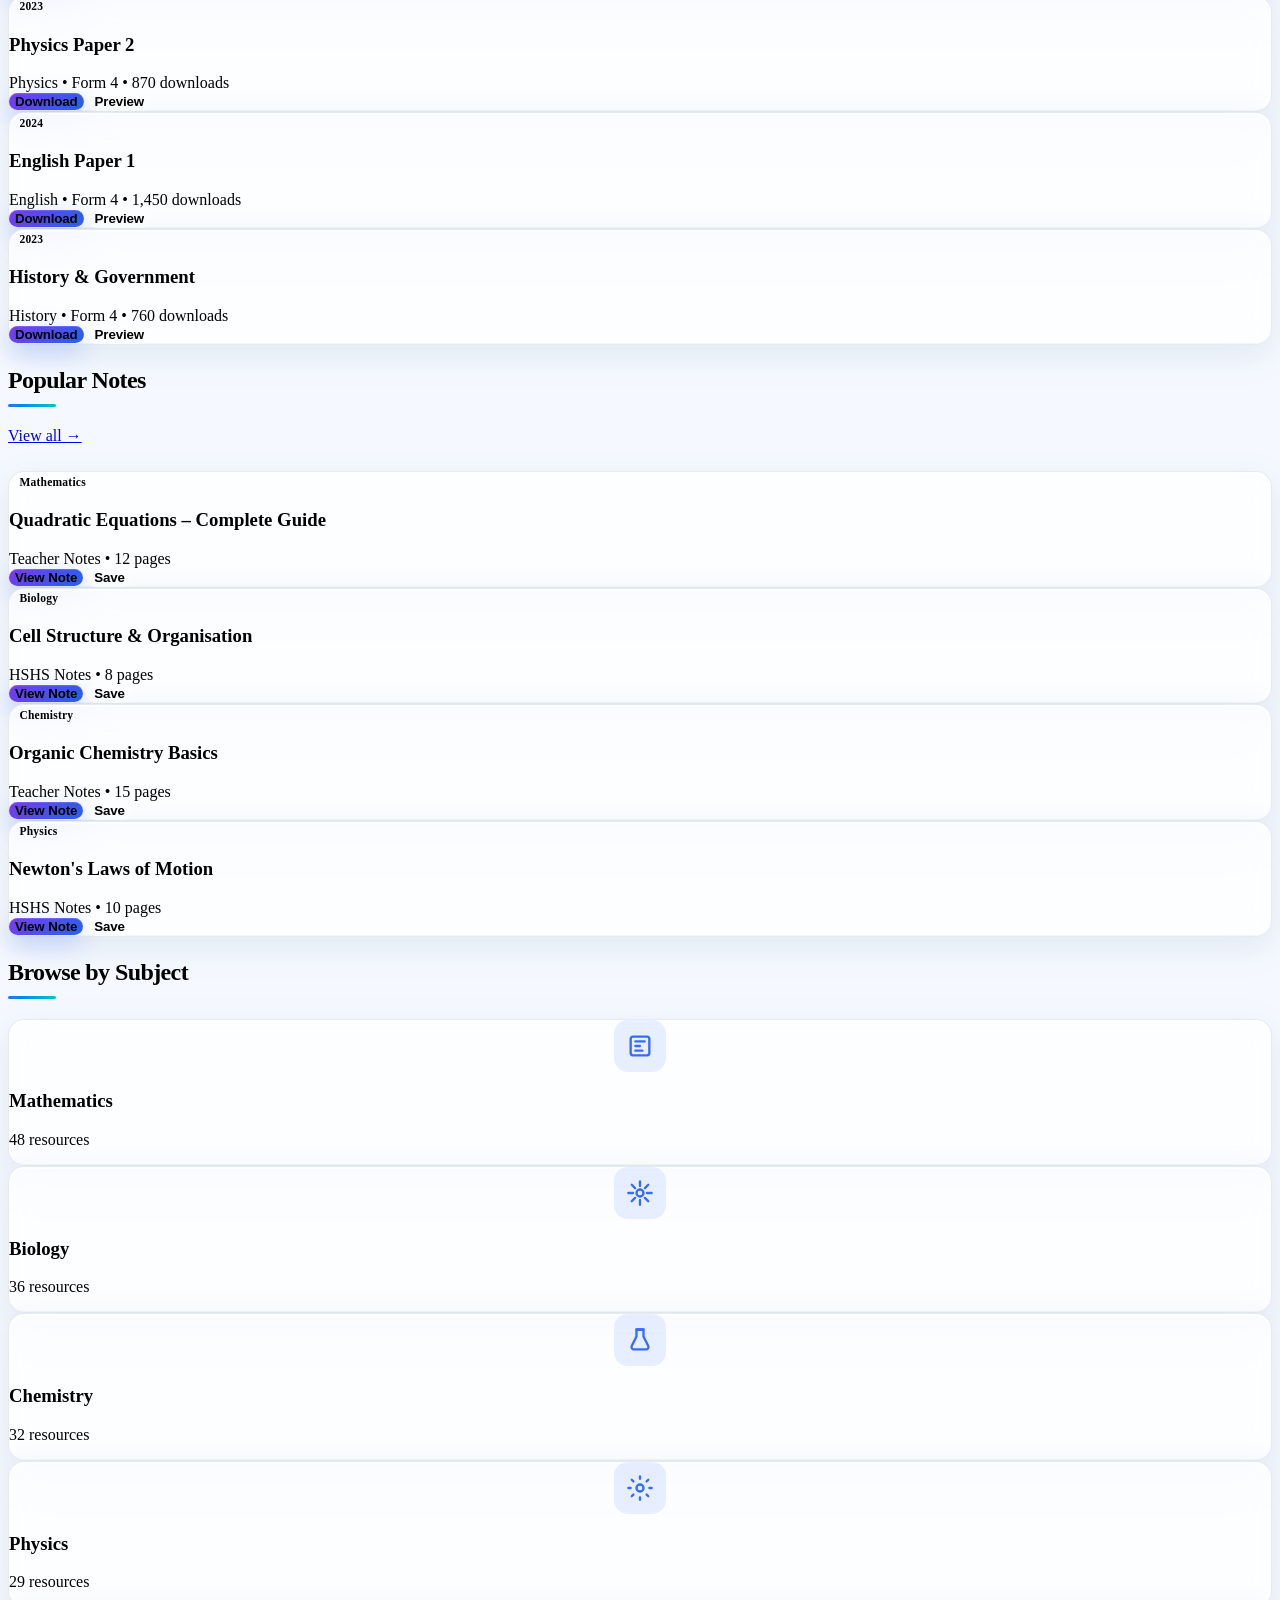
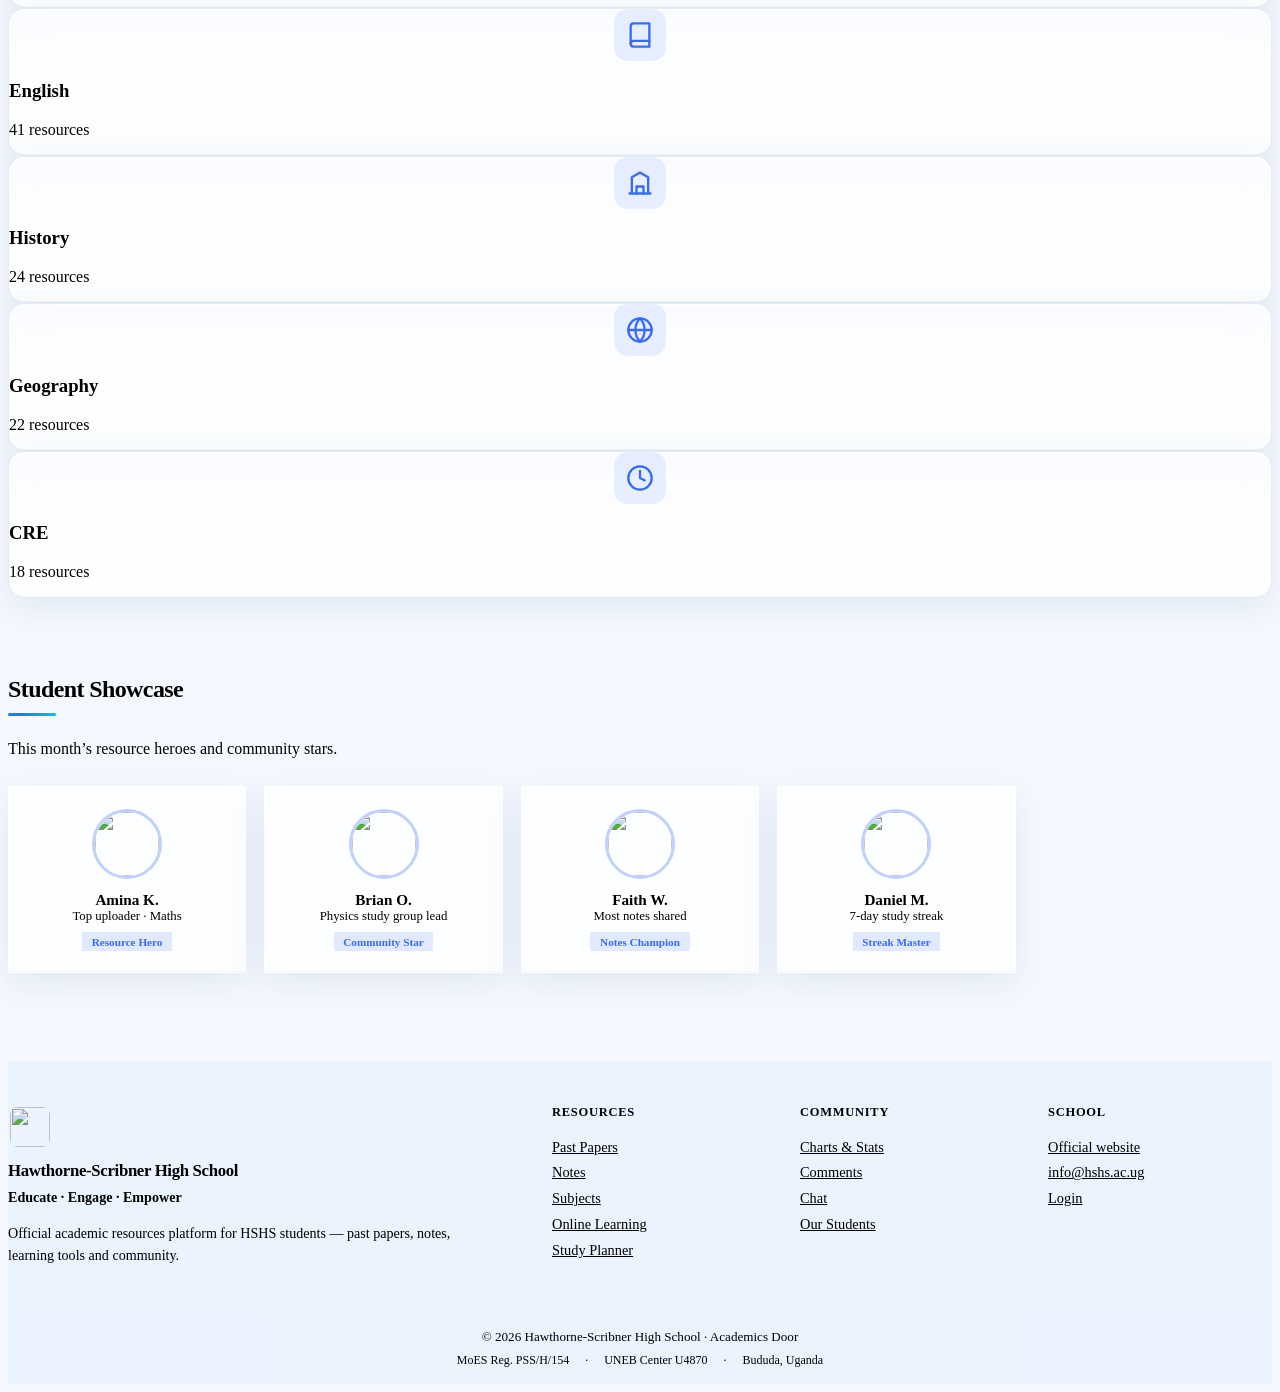
==== commit 7135fdcf: "Update students photo section: use assets/hshs-students.jpg and clean fallback" ====
--- a/index.html
+++ b/index.html
@@ -177,10 +177,7 @@
       <h2 class="section-title" id="students-photo-title">Our Students</h2>
       <p class="section-lead">Hawthorne-Scribner High School — the faces behind Academics Door.</p>
       <div class="students-photo-frame">
-        <img id="studentsPhoto" src="assets/hshs-students.jpg" alt="Hawthorne-Scribner High School students" width="1200" height="800" loading="lazy" onerror="this.onerror=null; this.src='hshs%20students.jpg'; this.onerror=function(){this.style.display='none'; var p=document.getElementById('studentsPhotoFallback'); if(p) p.hidden=false;}" />
-        <div class="students-photo-placeholder" id="studentsPhotoFallback" hidden>
-          <p>Add your photo to the repo as <code>assets/hshs-students.jpg</code></p>
-        </div>
+        <img id="studentsPhoto" src="assets/hshs-students.jpg" alt="Hawthorne-Scribner High School students in school uniform" width="1400" height="1050" loading="lazy" />
       </div>
       <p class="students-photo-caption">Educate · Engage · Empower</p>
     </div>
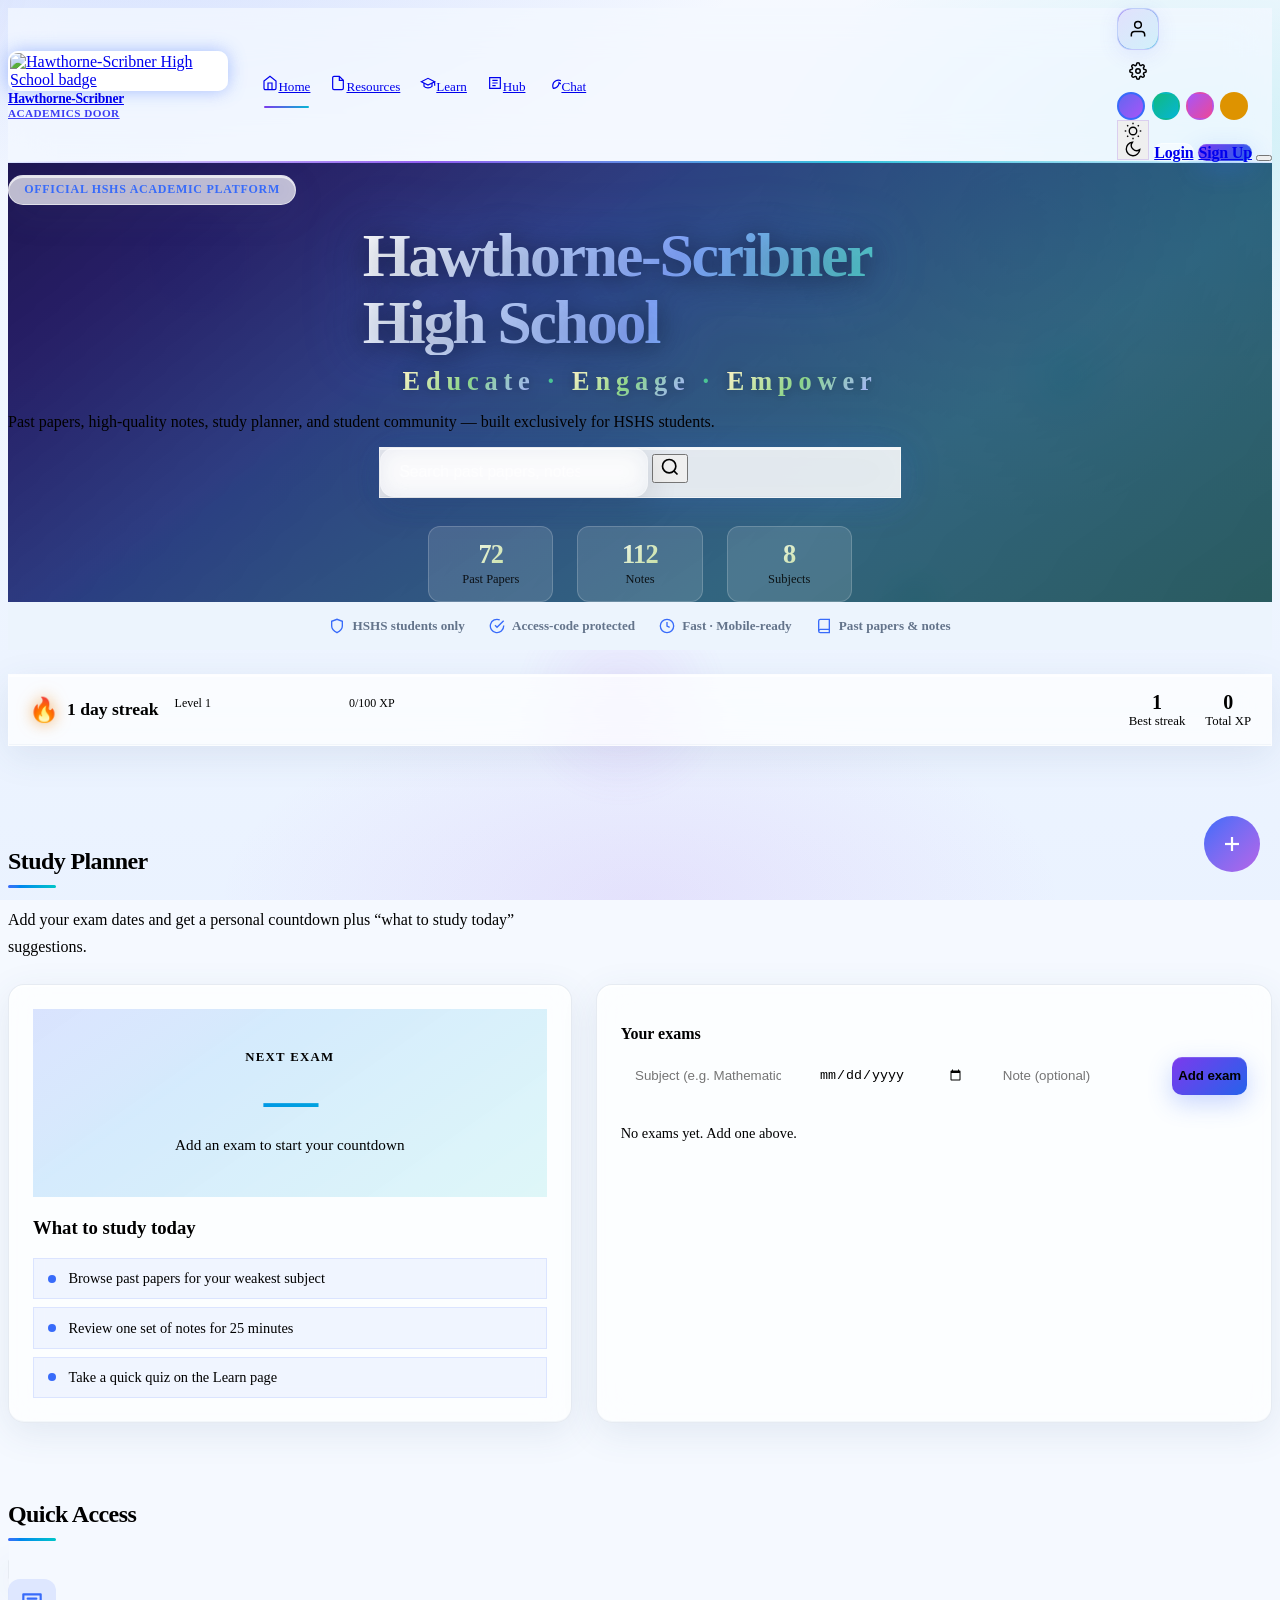
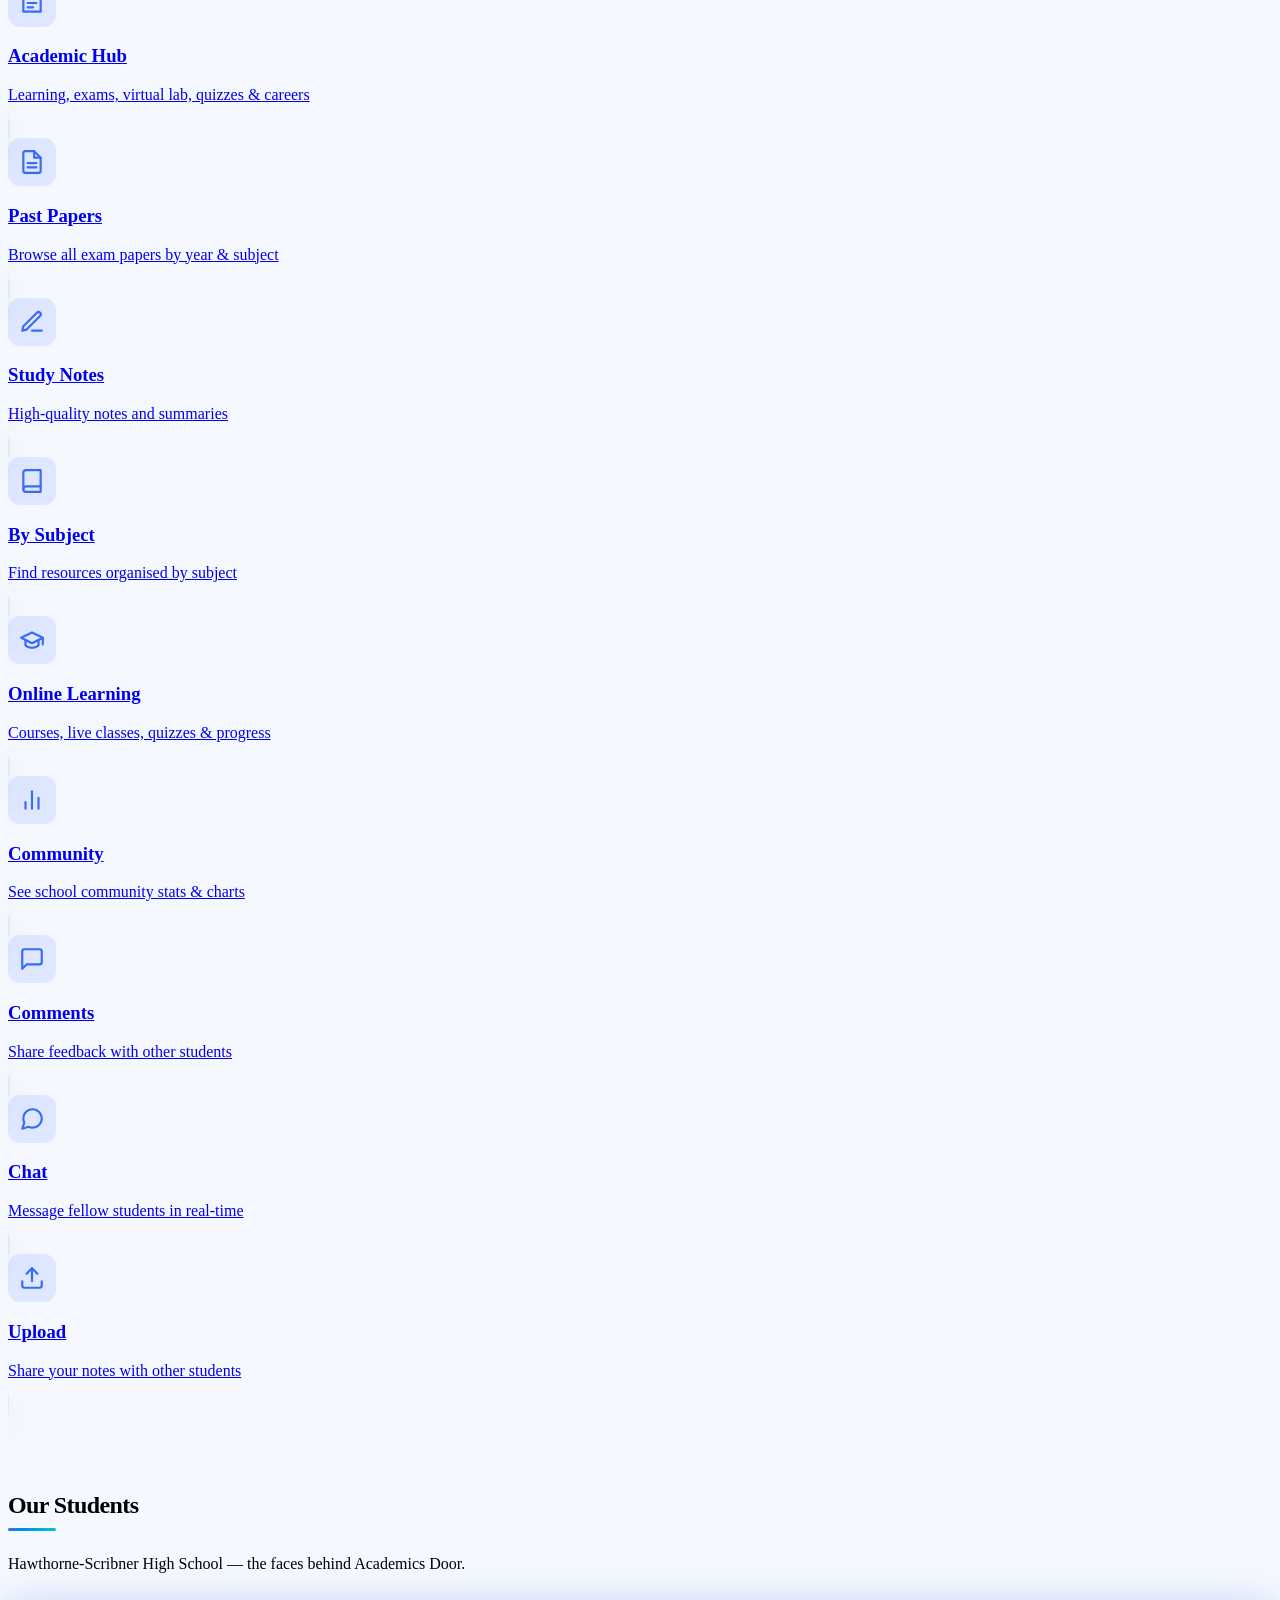
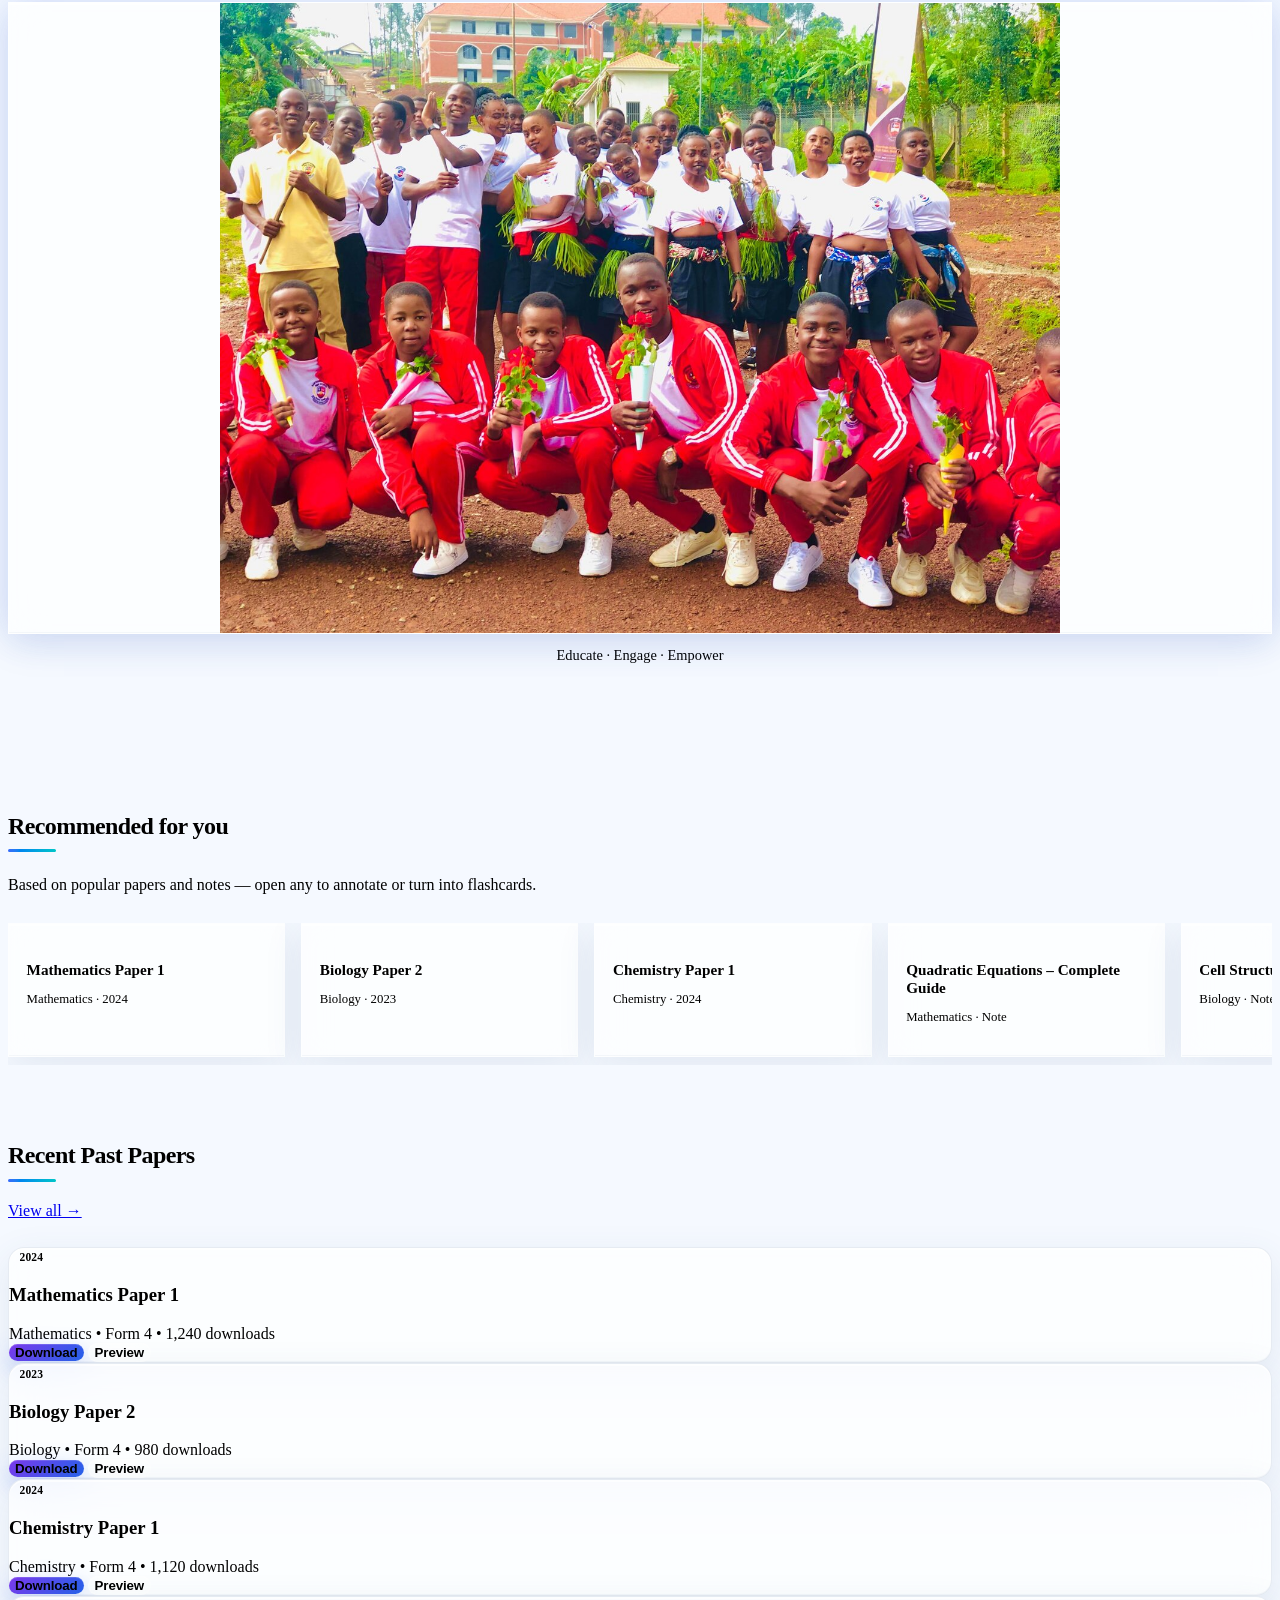
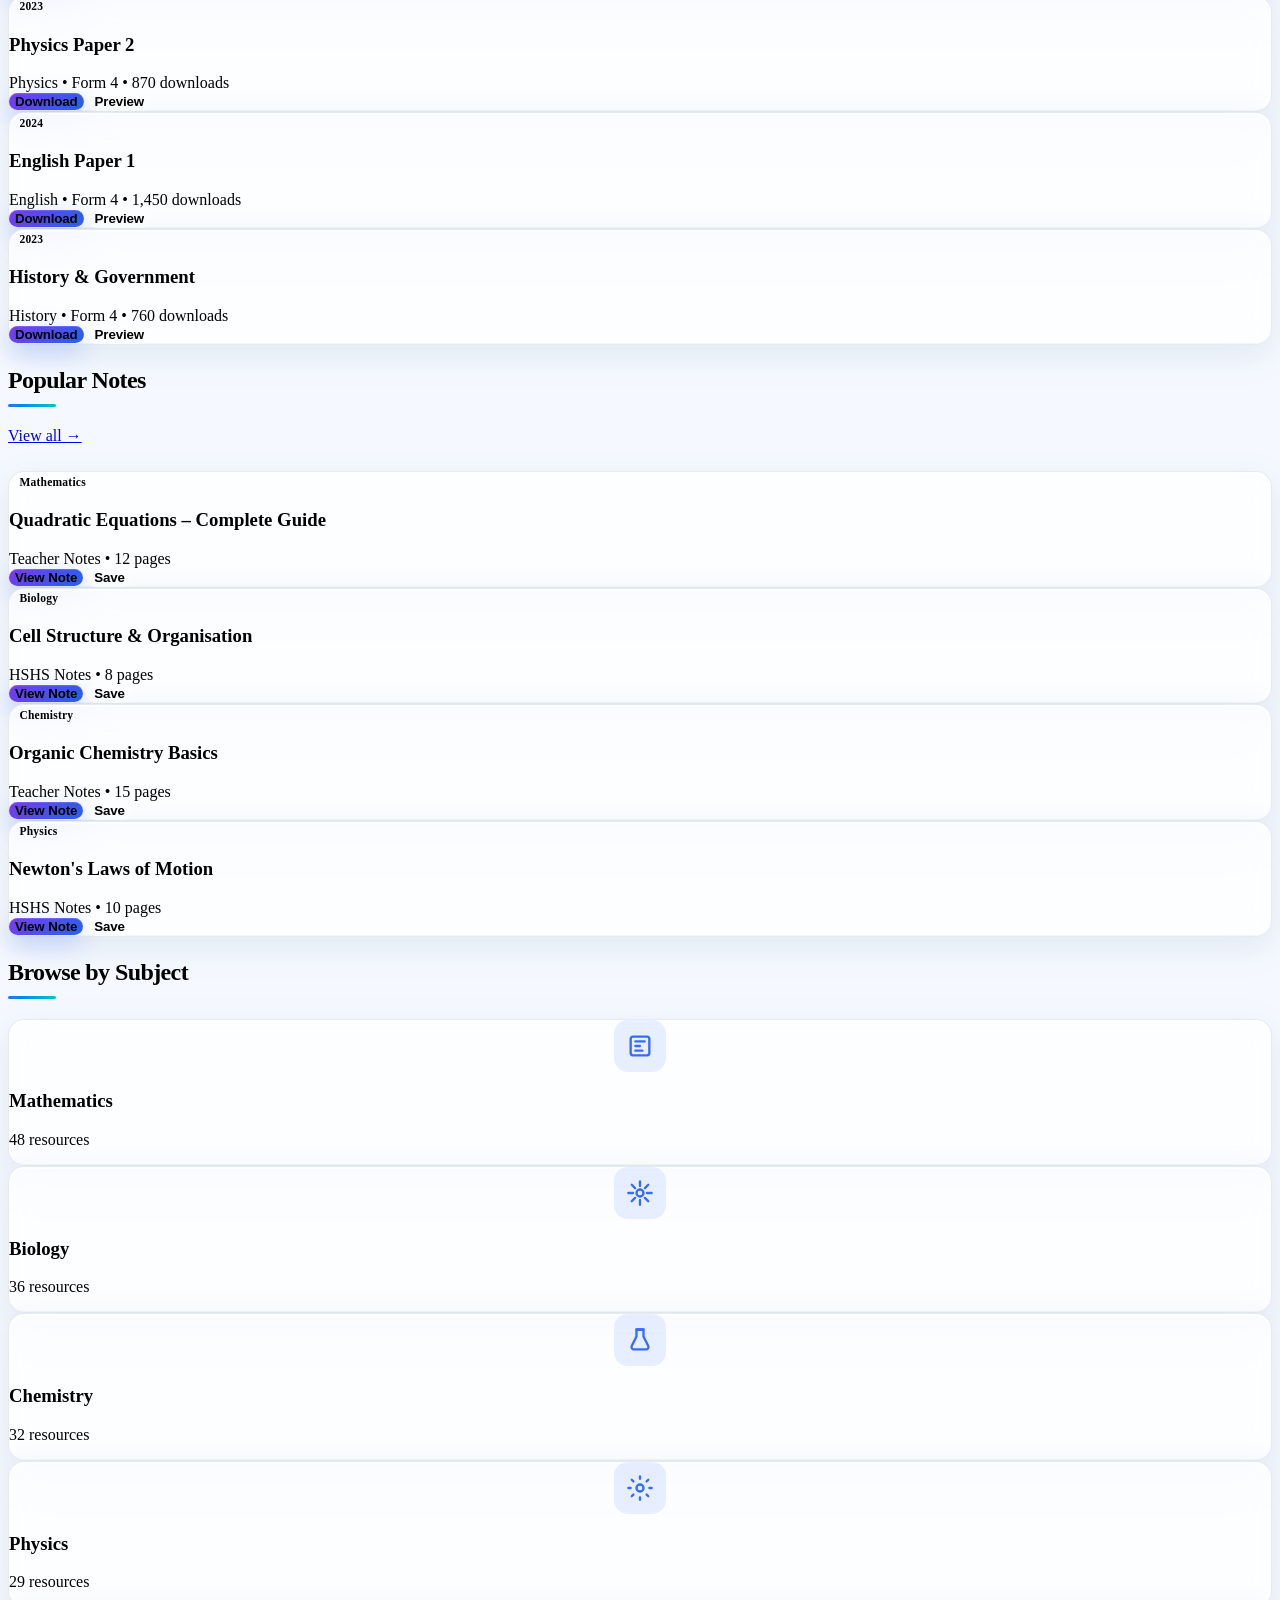
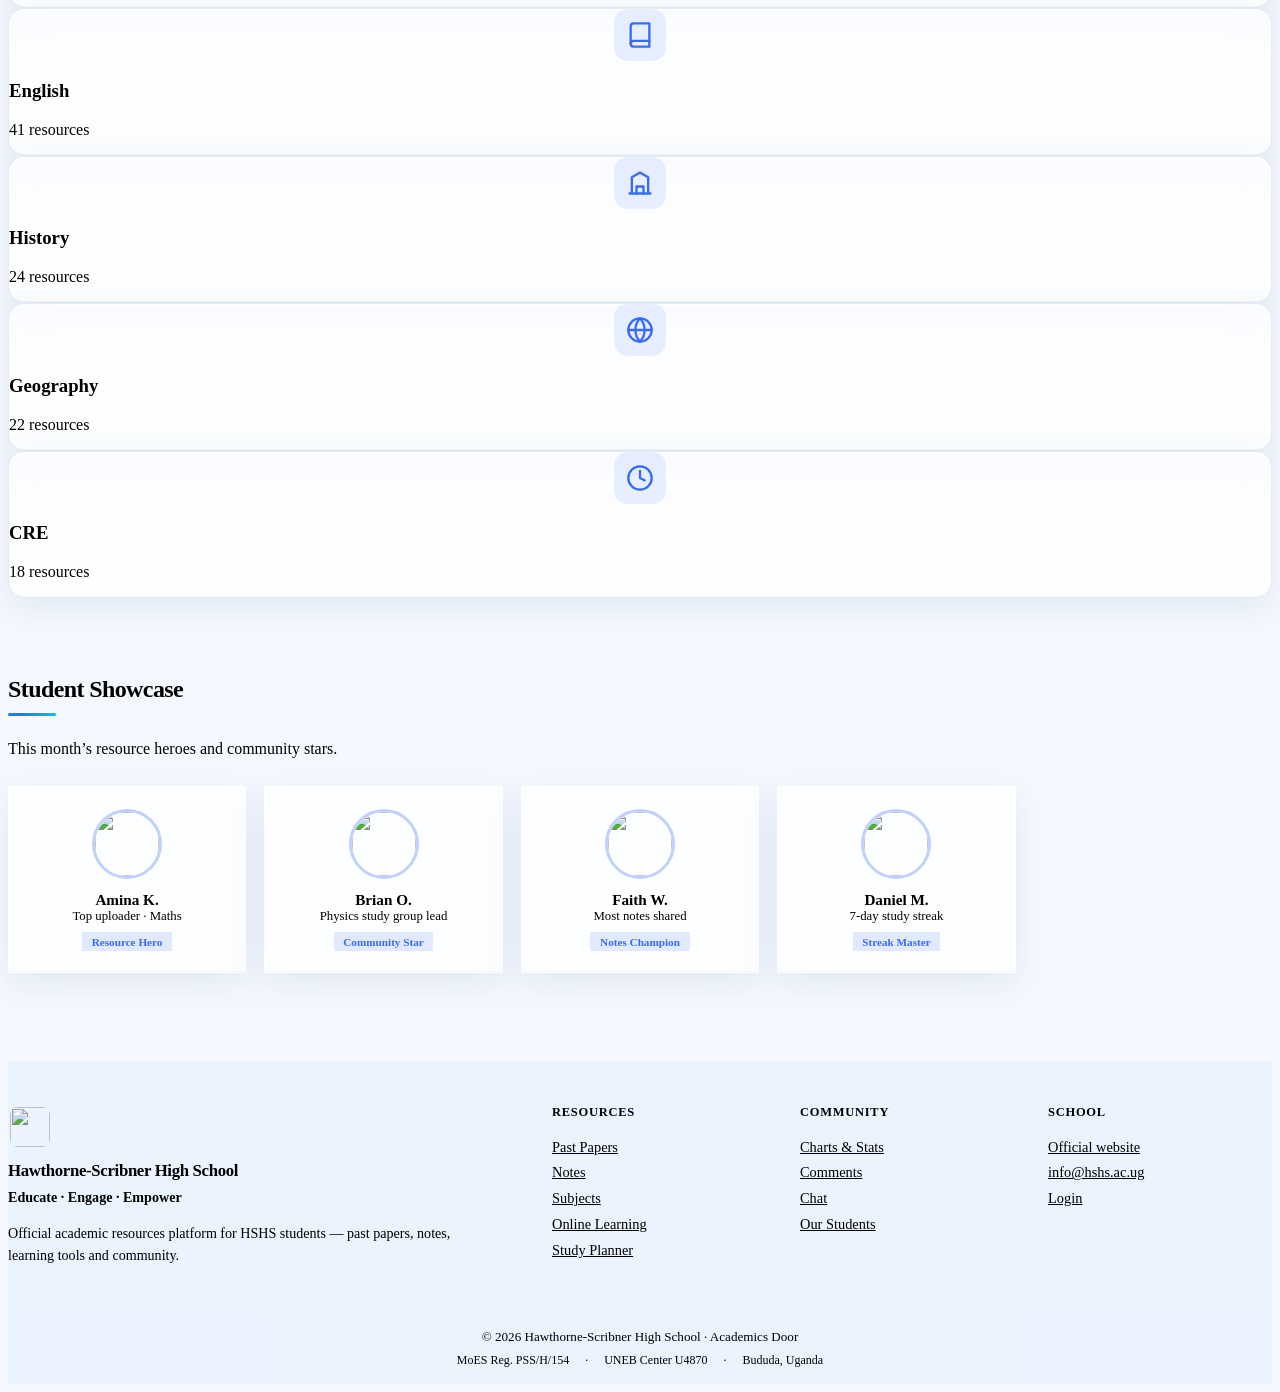
==== commit 92f0b0d8: "Fix students photo path to match uploaded filename hshs-students.jpg.jpg" ====
--- a/index.html
+++ b/index.html
@@ -177,7 +177,7 @@
       <h2 class="section-title" id="students-photo-title">Our Students</h2>
       <p class="section-lead">Hawthorne-Scribner High School — the faces behind Academics Door.</p>
       <div class="students-photo-frame">
-        <img id="studentsPhoto" src="assets/hshs-students.jpg" alt="Hawthorne-Scribner High School students in school uniform" width="1400" height="1050" loading="lazy" />
+        <img id="studentsPhoto" src="assets/hshs-students.jpg.jpg" alt="Hawthorne-Scribner High School students in school uniform" width="1400" height="1050" loading="lazy" />
       </div>
       <p class="students-photo-caption">Educate · Engage · Empower</p>
     </div>
